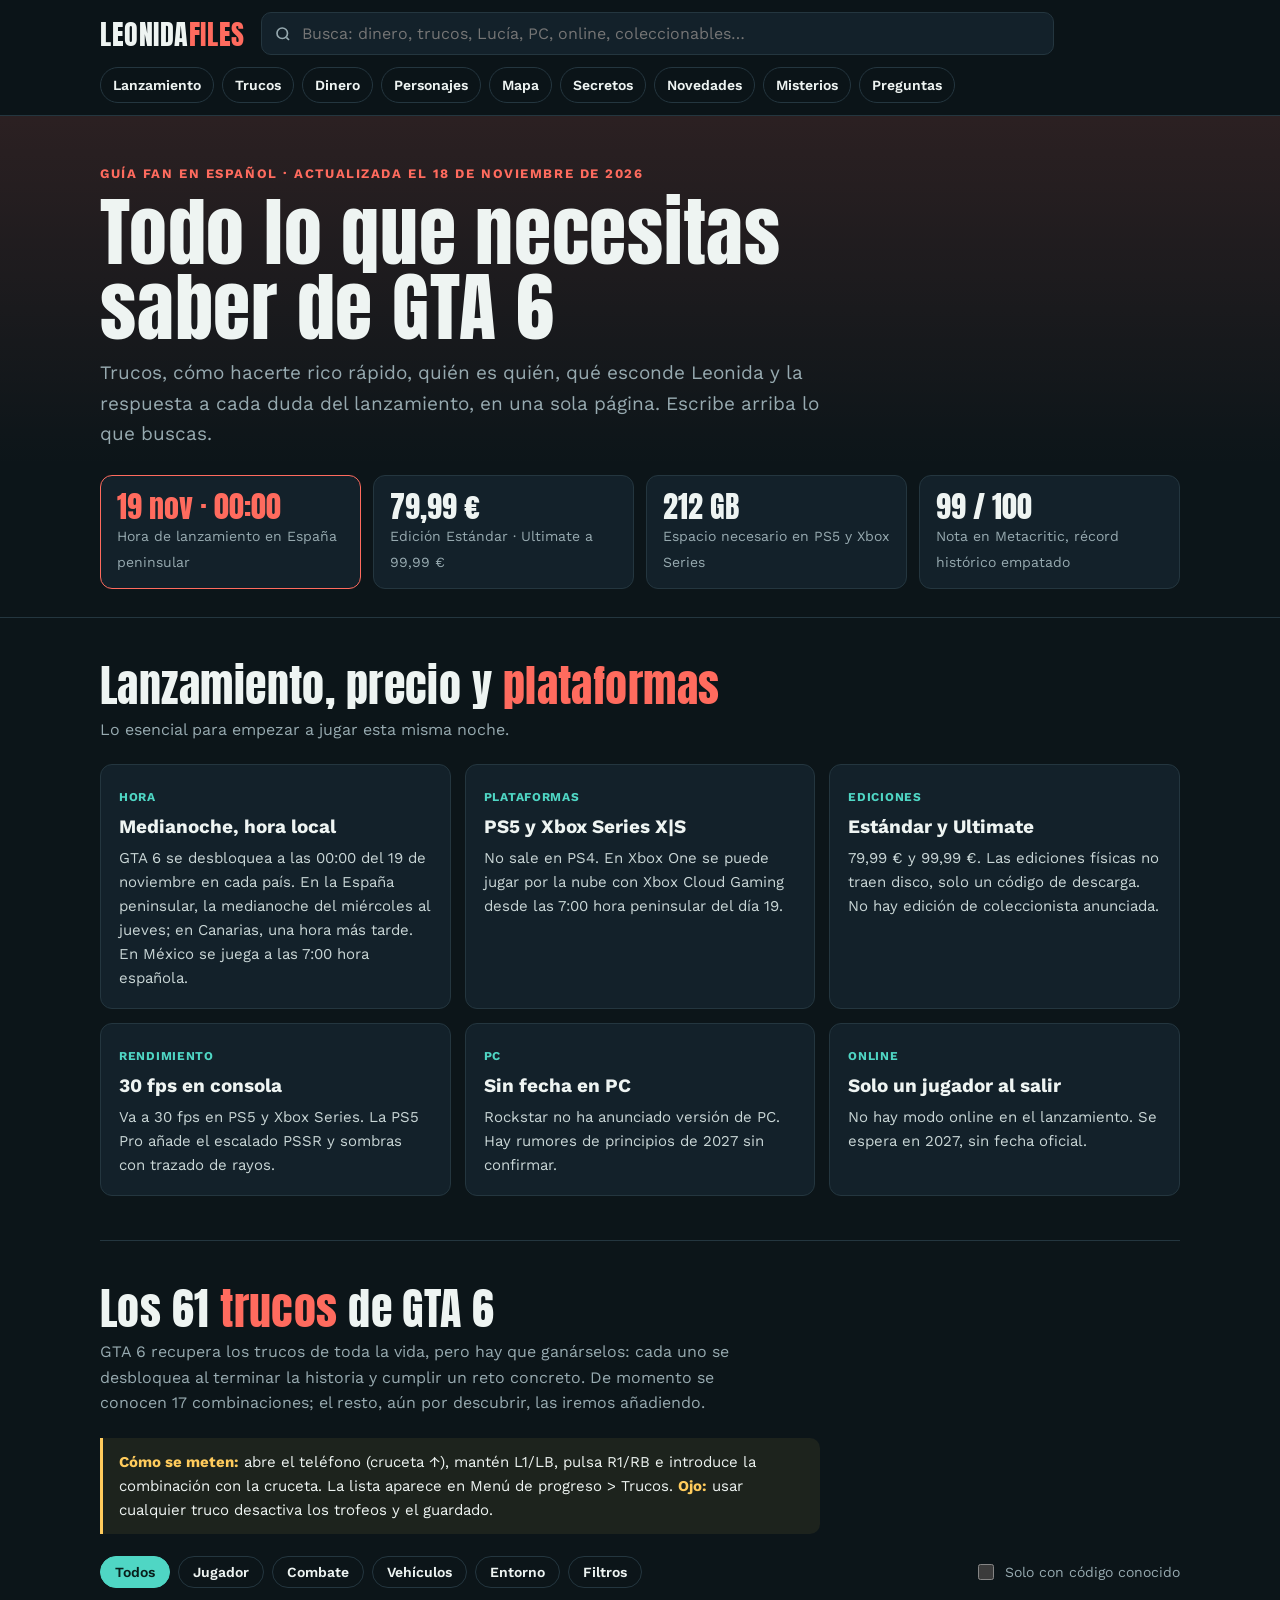
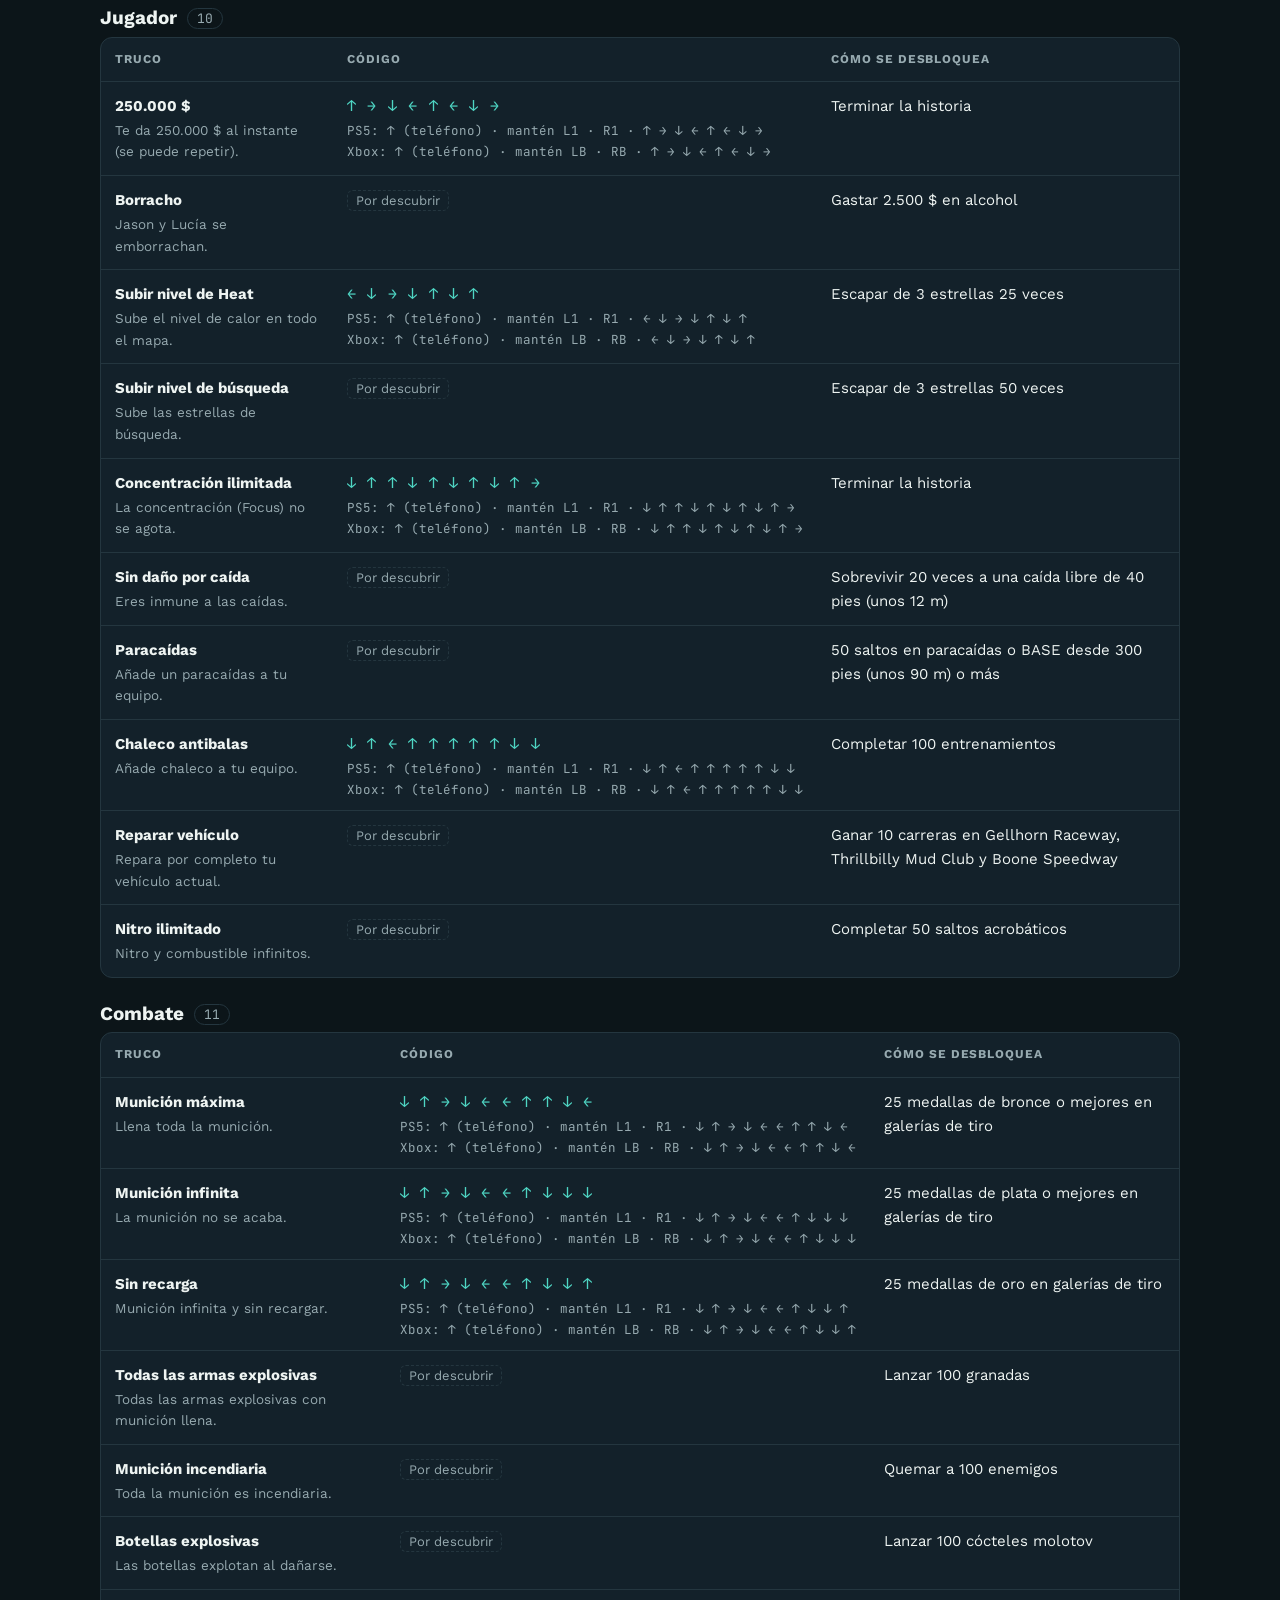
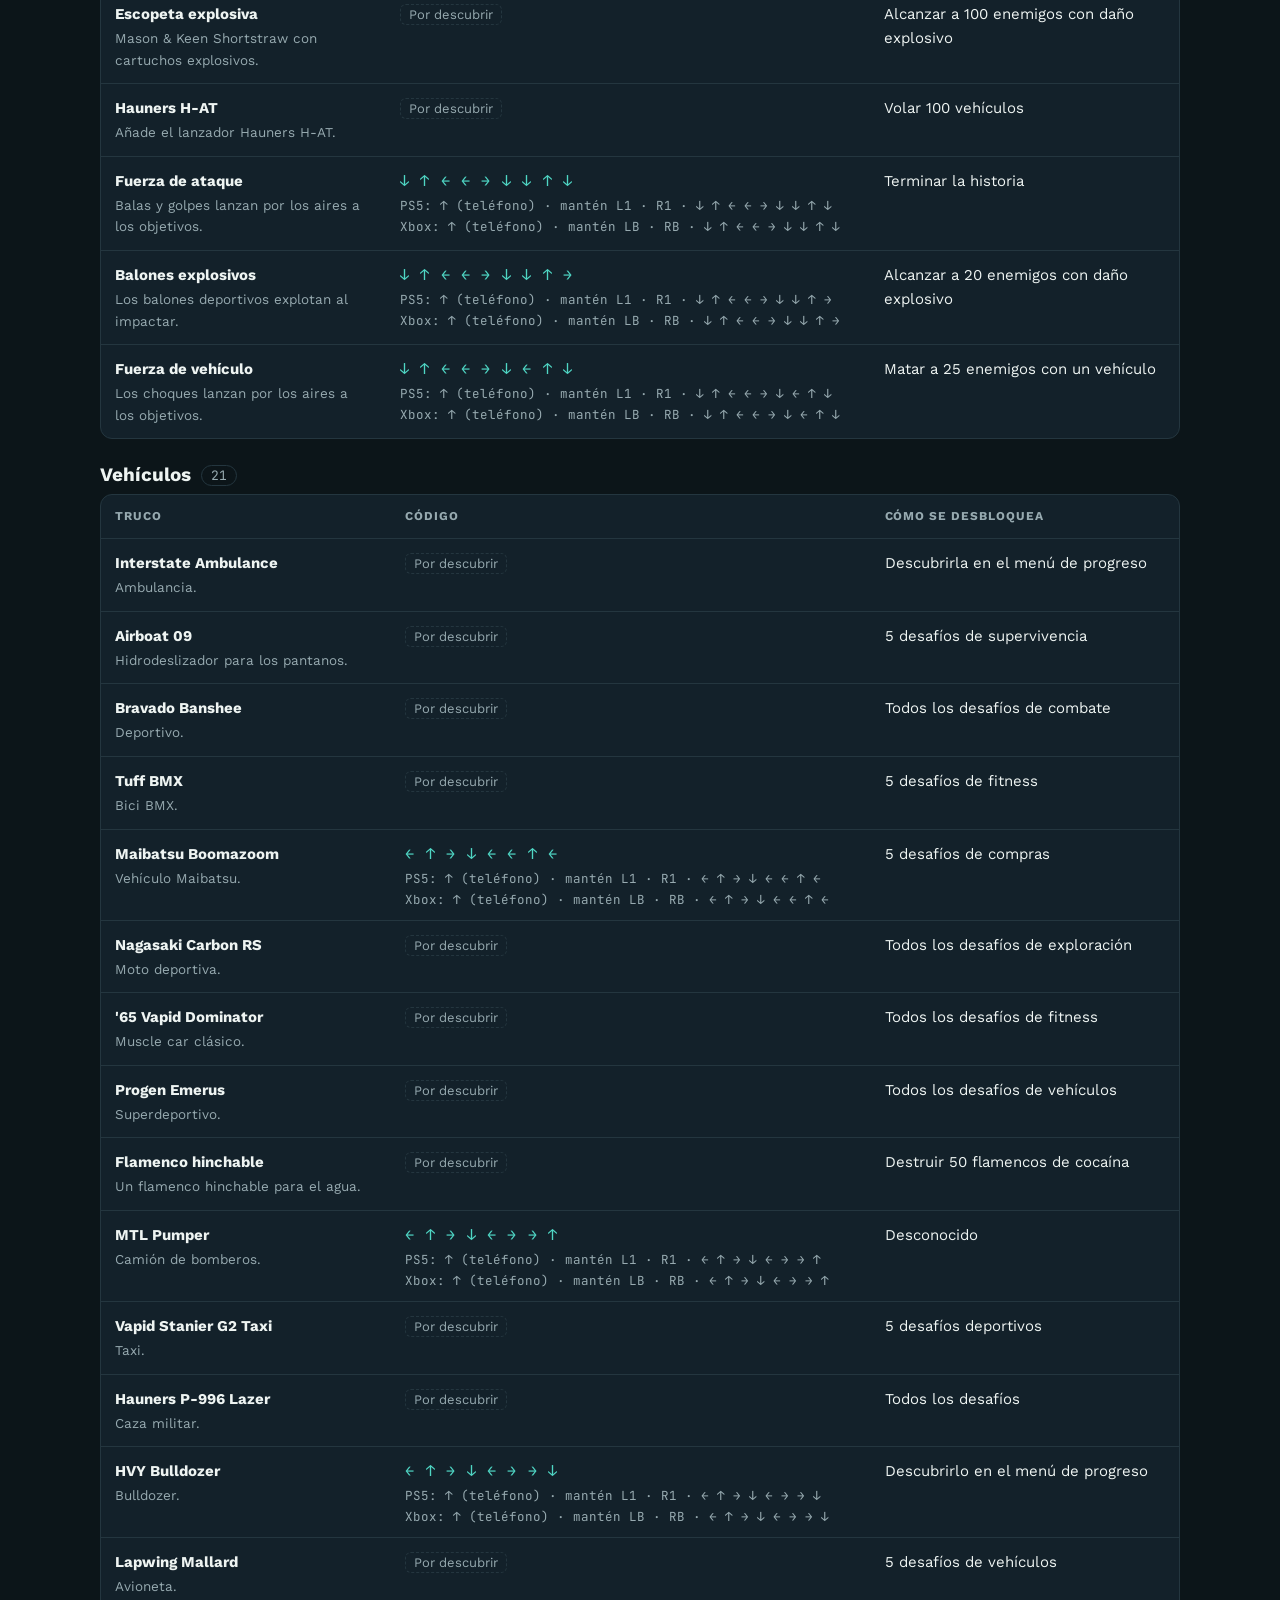
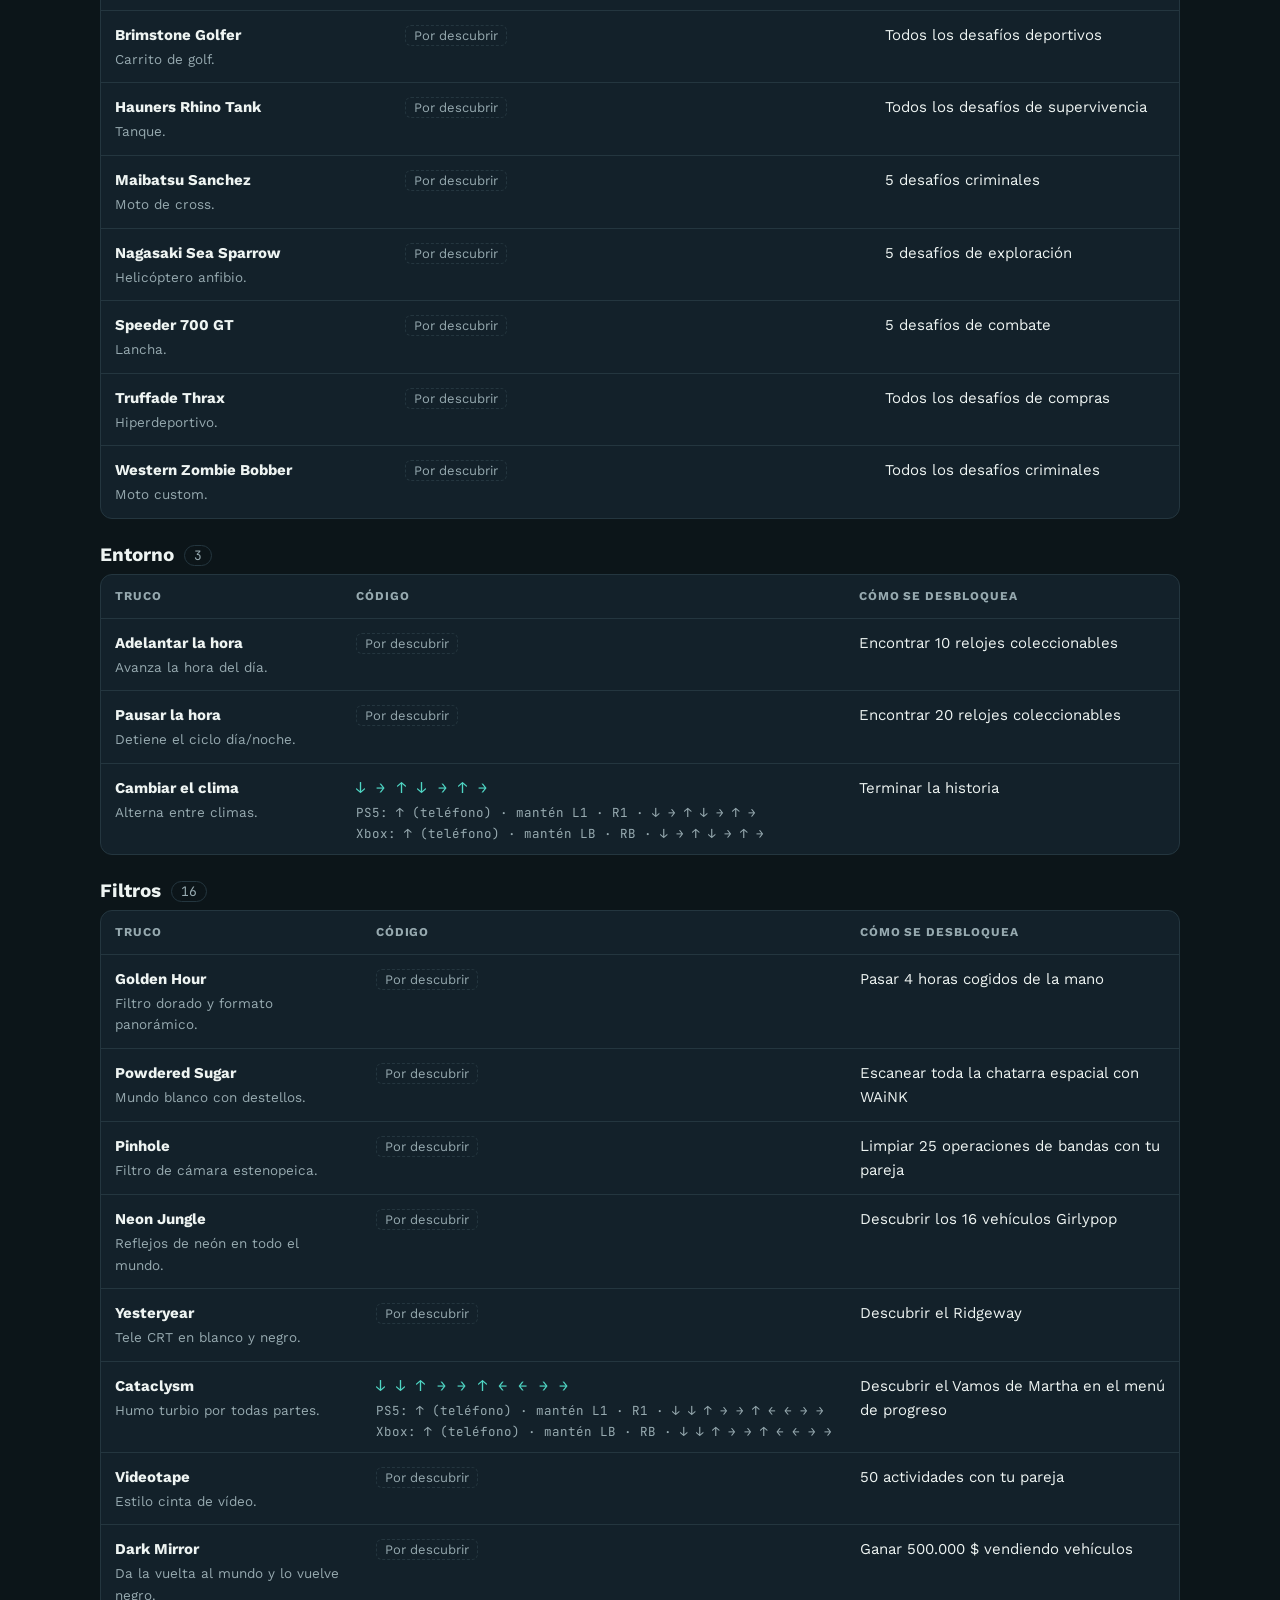
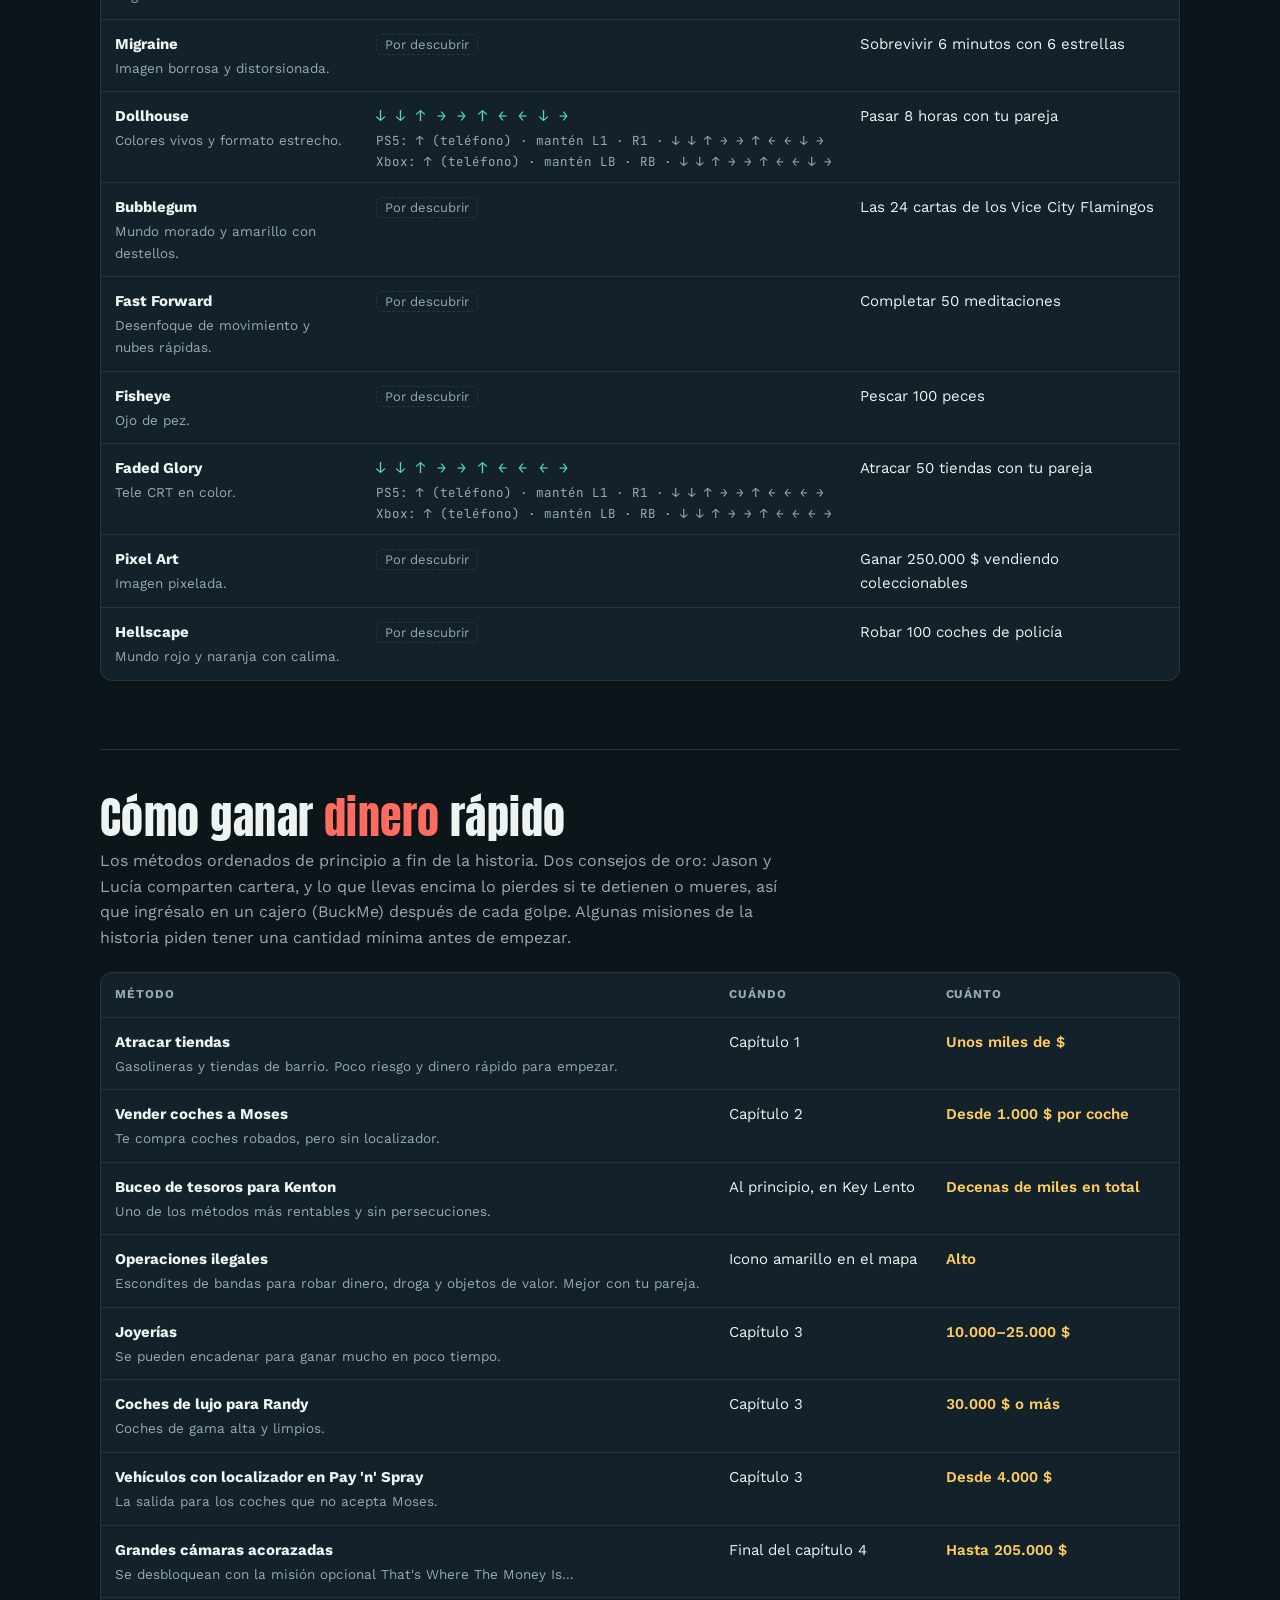
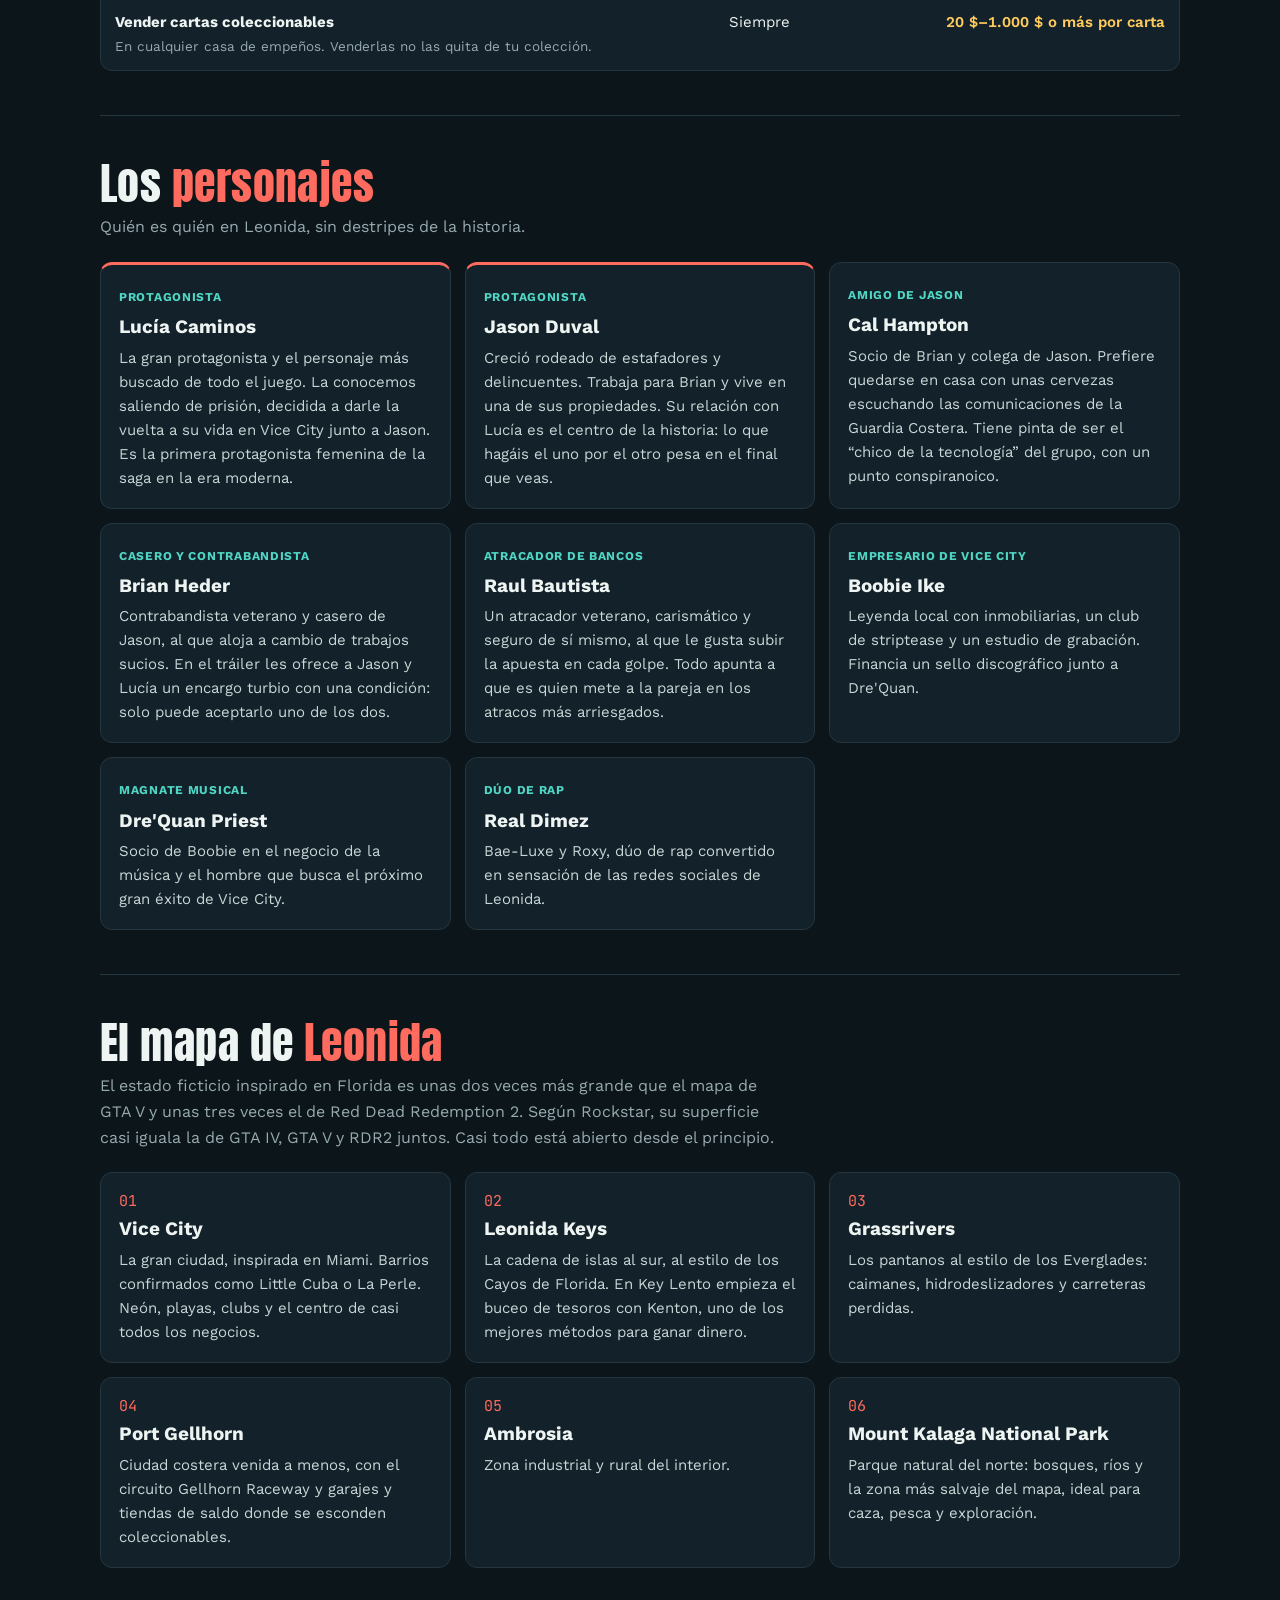
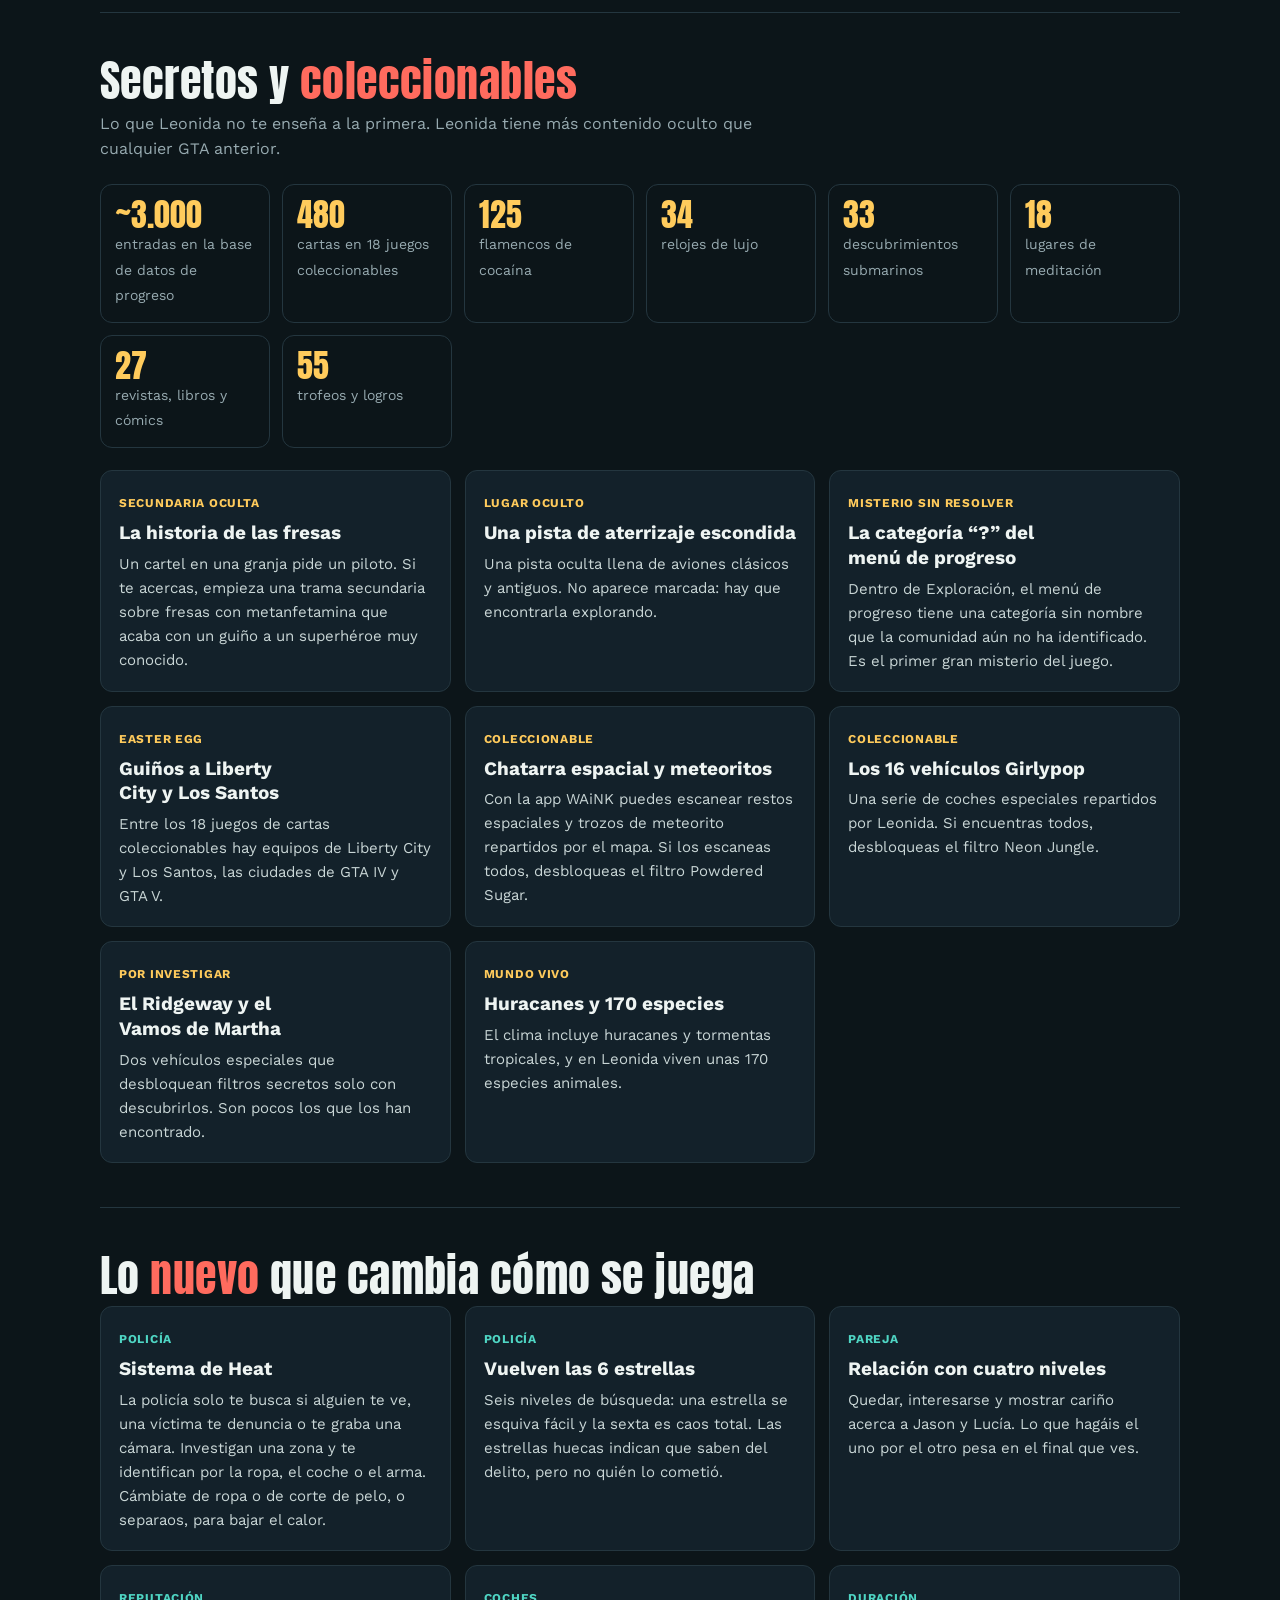
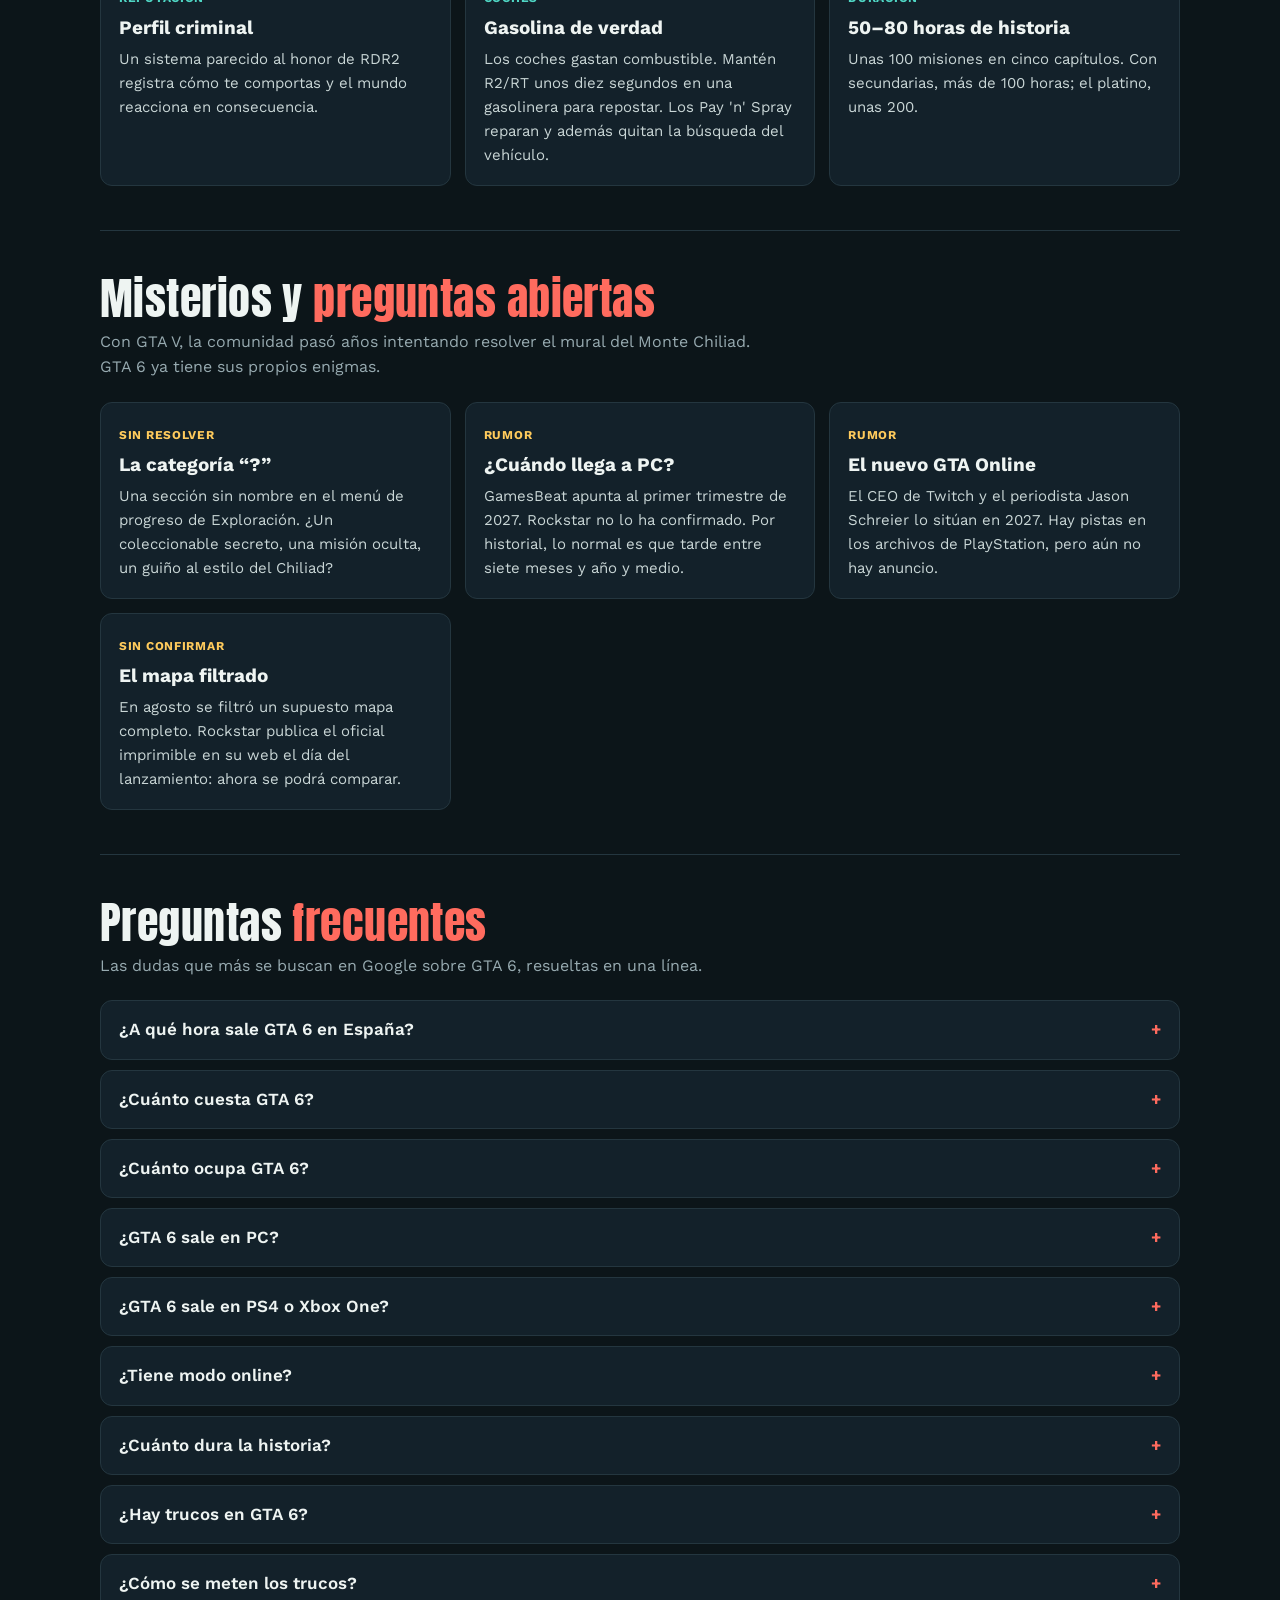
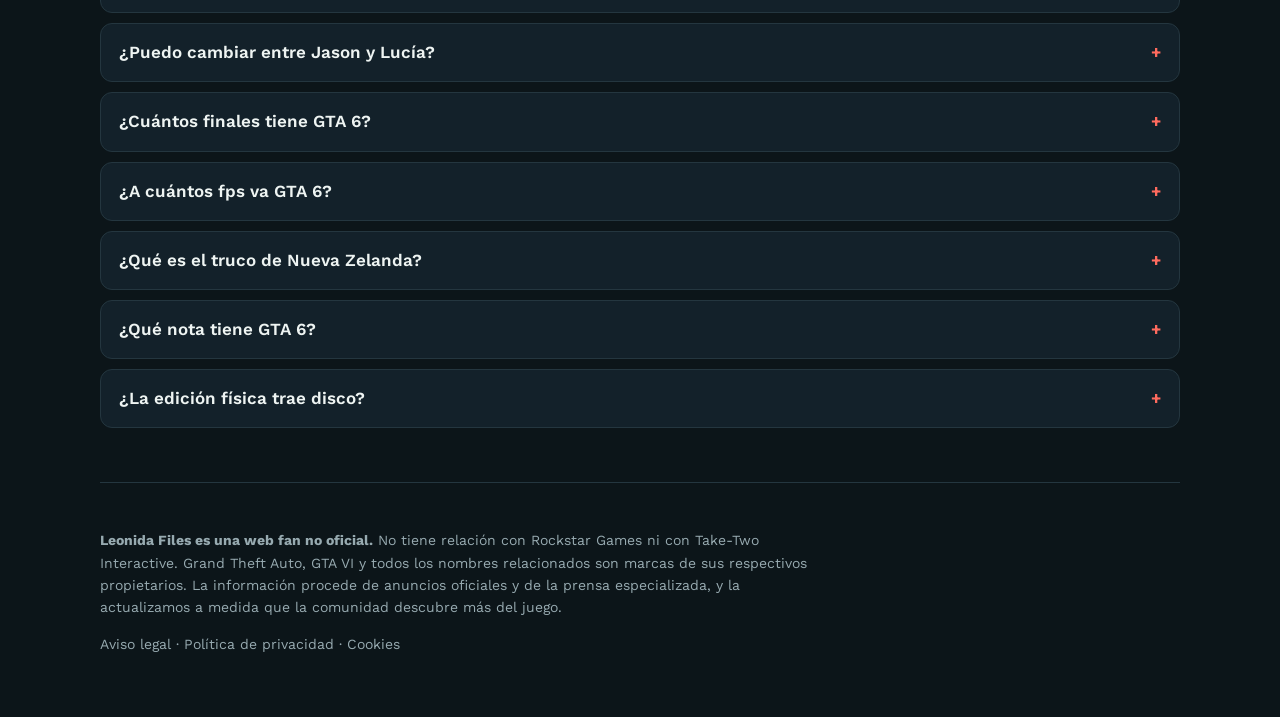
==== index.html @ ea63ef35 "Add files via upload" ====
<!DOCTYPE html>
<html lang="es">
<head>
<meta charset="utf-8">
<meta name="viewport" content="width=device-width, initial-scale=1">
<title>Leonida Files: guía de GTA 6</title>
<meta name="description" content="Guía completa de GTA 6 en español: hora de lanzamiento, precio, los 61 trucos y cómo desbloquearlos, cómo ganar dinero, personajes, mapa de Leonida, secretos, coleccionables y preguntas frecuentes.">
<meta property="og:title" content="Leonida Files: todo sobre GTA 6 en español">
<meta property="og:description" content="Trucos, dinero, personajes, mapa, secretos y respuestas a todas tus dudas sobre GTA 6.">
<meta property="og:type" content="website">
<link rel="preconnect" href="https://fonts.googleapis.com">
<link rel="preconnect" href="https://fonts.gstatic.com" crossorigin>
<link href="https://fonts.googleapis.com/css2?family=Anton&family=Work+Sans:wght@400;500;600;700&family=JetBrains+Mono:wght@500&display=swap" rel="stylesheet">
<script type="application/ld+json">{"@context": "https://schema.org", "@type": "FAQPage", "mainEntity": [{"@type": "Question", "name": "¿A qué hora sale GTA 6 en España?", "acceptedAnswer": {"@type": "Answer", "text": "A las 00:00 del jueves 19 de noviembre de 2026, hora peninsular (en Canarias, una hora después). Rockstar lo desbloquea a medianoche en la hora local de cada país."}}, {"@type": "Question", "name": "¿Cuánto cuesta GTA 6?", "acceptedAnswer": {"@type": "Answer", "text": "La Edición Estándar cuesta 79,99 € y la Ultimate, 99,99 €, tanto en PS5 como en Xbox Series X|S. Las reservas digitales incluían un mes de GTA+ y el pack Vintage Vice City."}}, {"@type": "Question", "name": "¿Cuánto ocupa GTA 6?", "acceptedAnswer": {"@type": "Answer", "text": "Hasta 212 GB. Libera espacio antes de descargar: la predescarga está disponible desde el 10 de noviembre."}}, {"@type": "Question", "name": "¿GTA 6 sale en PC?", "acceptedAnswer": {"@type": "Answer", "text": "De momento no. Solo hay versión para PS5 y Xbox Series X|S. Rockstar no ha anunciado versión de PC ni fecha. Un informe de GamesBeat habla del primer trimestre de 2027, pero no está confirmado. Con GTA V, el PC tardó 19 meses; con Red Dead Redemption 2, algo más de un año."}}, {"@type": "Question", "name": "¿GTA 6 sale en PS4 o Xbox One?", "acceptedAnswer": {"@type": "Answer", "text": "No en PS4. En Xbox One se puede jugar por streaming con Xbox Cloud Gaming desde el día de lanzamiento (a partir de las 7:00 hora peninsular)."}}, {"@type": "Question", "name": "¿Tiene modo online?", "acceptedAnswer": {"@type": "Answer", "text": "No en el lanzamiento: GTA 6 sale como experiencia para un jugador. Se espera un modo online en 2027, pero Rockstar no ha dado fecha."}}, {"@type": "Question", "name": "¿Cuánto dura la historia?", "acceptedAnswer": {"@type": "Answer", "text": "Entre 50 y 80 horas según el ritmo. La historia tiene unas 100 misiones en cinco capítulos. El platino ronda las 200 horas."}}, {"@type": "Question", "name": "¿Hay trucos en GTA 6?", "acceptedAnswer": {"@type": "Answer", "text": "Sí, 61, pero solo se desbloquean al terminar la historia y cumplir el reto de cada uno. Usarlos desactiva los trofeos y el guardado. Tienes la lista completa en la sección Trucos."}}, {"@type": "Question", "name": "¿Cómo se meten los trucos?", "acceptedAnswer": {"@type": "Answer", "text": "Abre el teléfono con la cruceta hacia arriba, mantén L1/LB, pulsa R1/RB y luego introduce la combinación con la cruceta. La lista aparece en Menú de progreso > Trucos tras la historia."}}, {"@type": "Question", "name": "¿Puedo cambiar entre Jason y Lucía?", "acceptedAnswer": {"@type": "Answer", "text": "Sí, en cualquier momento pulsando abajo en la cruceta, como en GTA V. Además, comparten la misma cartera."}}, {"@type": "Question", "name": "¿Cuántos finales tiene GTA 6?", "acceptedAnswer": {"@type": "Answer", "text": "Varios. Tu relación con tu pareja y las decisiones que tomas durante la historia influyen en el final que ves."}}, {"@type": "Question", "name": "¿A cuántos fps va GTA 6?", "acceptedAnswer": {"@type": "Answer", "text": "A 30 fps en PS5 y Xbox Series. En PS5 Pro añade PSSR y sombras con trazado de rayos."}}, {"@type": "Question", "name": "¿Qué es el truco de Nueva Zelanda?", "acceptedAnswer": {"@type": "Answer", "text": "Cambiar la región de la consola a Nueva Zelanda para jugar unas horas antes. En Xbox funcionaba cambiando la ubicación. En PS5 exigía una cuenta neozelandesa y volver a comprar el juego. Hay informes de cuentas de PlayStation baneadas, así que no compensa: en España el juego ya está disponible."}}, {"@type": "Question", "name": "¿Qué nota tiene GTA 6?", "acceptedAnswer": {"@type": "Answer", "text": "Un 99 en Metacritic con más de 150 análisis y ninguno mixto ni negativo. Empata con Ocarina of Time como la nota más alta de la historia de la web."}}, {"@type": "Question", "name": "¿La edición física trae disco?", "acceptedAnswer": {"@type": "Answer", "text": "No: las ediciones físicas no incluyen disco, sino un código de descarga."}}]}</script>
<style>
/* Plan: noche en Vice City. Fondo azul petróleo profundo, coral de atardecer como acento,
   aguamarina para lo interactivo, amarillo sol para avisos. Columna central con
   buscador fijo arriba y secciones apiladas que se filtran en vivo. */
:root{
  --bg:#0c1519; --panel:#13212a; --line:#24363f; --ink:#eef4f2; --mute:#97aab0;
  --coral:#ff6b5e; --aqua:#4fd6c4; --sun:#ffcb5c;
  --display:"Anton",Impact,"Arial Narrow",sans-serif;
  --body:"Work Sans",system-ui,-apple-system,"Segoe UI",sans-serif;
  --mono:"JetBrains Mono",ui-monospace,Consolas,monospace;
  color-scheme:dark;
}
*{box-sizing:border-box}
html{scroll-behavior:smooth;scroll-padding-top:120px}
@media (prefers-reduced-motion:reduce){html{scroll-behavior:auto}}
body{margin:0;background:var(--bg);color:var(--ink);font:16px/1.6 var(--body)}
a{color:var(--aqua)}
:focus-visible{outline:2px solid var(--aqua);outline-offset:2px}
.wrap{max-width:1120px;margin:0 auto;padding:0 20px}

/* barra superior */
.top{position:sticky;top:0;z-index:10;background:rgba(12,21,25,.94);backdrop-filter:blur(8px);border-bottom:1px solid var(--line)}
.top .wrap{display:flex;gap:16px;align-items:center;padding-top:12px;padding-bottom:12px;flex-wrap:wrap}
.brand{font:28px/1 var(--display);letter-spacing:.02em;color:var(--ink);text-decoration:none;white-space:nowrap}
.brand span{color:var(--coral)}
.search{flex:1;min-width:220px;position:relative}
.search input{width:100%;font:16px var(--body);color:var(--ink);background:var(--panel);border:1px solid var(--line);border-radius:10px;padding:11px 14px 11px 40px}
.search input:focus{border-color:var(--aqua);outline:none}
.search svg{position:absolute;left:13px;top:50%;transform:translateY(-50%);color:var(--mute)}
.hits{font-size:13px;color:var(--mute);min-width:110px}
nav.chips{display:flex;gap:8px;overflow-x:auto;padding:0 20px 12px;max-width:1120px;margin:0 auto;scrollbar-width:none}
nav.chips a{flex:none;font-size:14px;font-weight:600;color:var(--ink);text-decoration:none;padding:6px 12px;border:1px solid var(--line);border-radius:999px}
nav.chips a:hover{border-color:var(--coral);color:var(--coral)}

/* cabecera */
header.hero{padding:48px 0 28px;border-bottom:1px solid var(--line);
  background:linear-gradient(180deg,rgba(255,107,94,.13),transparent 70%)}
.eyebrow{font-weight:700;font-size:13px;letter-spacing:.12em;text-transform:uppercase;color:var(--coral)}
h1{font:clamp(40px,7vw,76px)/.98 var(--display);margin:10px 0 14px;text-wrap:balance;letter-spacing:.01em}
.lede{font-size:19px;color:var(--mute);max-width:62ch;margin:0 0 26px}
.facts{display:grid;grid-template-columns:repeat(auto-fit,minmax(200px,1fr));gap:12px}
.fact{background:var(--panel);border:1px solid var(--line);border-radius:12px;padding:14px 16px}
.fact b{display:block;font:30px/1.1 var(--display);color:var(--ink);font-variant-numeric:tabular-nums}
.fact span{font-size:14px;color:var(--mute)}
.fact.hot{border-color:var(--coral)}
.fact.hot b{color:var(--coral)}

/* secciones */
section{padding:44px 0;border-bottom:1px solid var(--line)}
section.hidden{display:none}
h2{font:clamp(30px,4.5vw,44px)/1.05 var(--display);margin:0 0 8px;text-wrap:balance;letter-spacing:.01em}
h2 em{font-style:normal;color:var(--coral)}
.intro{color:var(--mute);max-width:68ch;margin:0 0 22px}
h3{font-size:19px;line-height:1.3;margin:0 0 6px;text-wrap:balance}
.grid{display:grid;grid-template-columns:repeat(auto-fill,minmax(260px,1fr));gap:14px}
.card{background:var(--panel);border:1px solid var(--line);border-radius:12px;padding:18px}
.card p{margin:0;color:#c9d6d6;font-size:15px}
.role,.tag{display:inline-block;font-size:12px;font-weight:700;letter-spacing:.06em;text-transform:uppercase;color:var(--aqua);margin-bottom:8px}
.tag{color:var(--sun)}
.char:nth-child(-n+2){border-top:3px solid var(--coral)}
.idx{font:15px var(--mono);color:var(--coral);display:block;margin-bottom:6px}
.note{border-left:3px solid var(--sun);background:rgba(255,203,92,.07);padding:12px 16px;border-radius:0 10px 10px 0;margin:0 0 22px;font-size:15px;max-width:80ch}
.note strong{color:var(--sun)}

/* tablas */
.table-wrap{overflow-x:auto;border:1px solid var(--line);border-radius:12px;background:var(--panel)}
table{width:100%;border-collapse:collapse;font-size:15px}
th{text-align:left;font-size:12px;letter-spacing:.08em;text-transform:uppercase;color:var(--mute);font-weight:700;padding:12px 14px;border-bottom:1px solid var(--line)}
td{padding:12px 14px;border-bottom:1px solid var(--line);vertical-align:top}
tr:last-child td{border-bottom:0}
td small{display:block;color:var(--mute);font-size:13.5px;margin-top:2px}
td.num{font-variant-numeric:tabular-nums;white-space:nowrap;color:var(--sun);font-weight:600}
.code{font:15px var(--mono);color:var(--aqua);white-space:nowrap;letter-spacing:.08em}
.seq{display:block;font:12.5px var(--mono);color:var(--mute);margin-top:4px;white-space:nowrap}
.pend{font-size:13px;color:var(--mute);border:1px dashed var(--line);border-radius:6px;padding:2px 8px;white-space:nowrap}
.cheat-group{margin-bottom:24px}
.cheat-group h3{display:flex;align-items:center;gap:10px}
.count{font:13px var(--mono);color:var(--mute);border:1px solid var(--line);border-radius:999px;padding:1px 9px}
.filters{display:flex;flex-wrap:wrap;gap:8px;align-items:center;margin-bottom:18px}
.filters button{font:600 14px var(--body);color:var(--ink);background:transparent;border:1px solid var(--line);border-radius:999px;padding:7px 14px;cursor:pointer}
.filters button[aria-pressed="true"]{background:var(--aqua);border-color:var(--aqua);color:#08201c}
.filters label{display:flex;gap:8px;align-items:center;font-size:14px;color:var(--mute);margin-left:auto;cursor:pointer}
.filters input{accent-color:var(--aqua);width:16px;height:16px}

/* estadísticas */
.stats{display:grid;grid-template-columns:repeat(auto-fit,minmax(150px,1fr));gap:12px;margin-bottom:22px}
.stat{border:1px solid var(--line);border-radius:12px;padding:14px}
.stat b{display:block;font:32px/1 var(--display);color:var(--sun);font-variant-numeric:tabular-nums}
.stat span{font-size:14px;color:var(--mute)}

/* FAQ */
details{border:1px solid var(--line);border-radius:12px;background:var(--panel);margin-bottom:10px}
summary{cursor:pointer;padding:15px 18px;font-weight:600;font-size:17px;list-style:none;display:flex;justify-content:space-between;gap:16px}
summary::-webkit-details-marker{display:none}
summary::after{content:"+";color:var(--coral);font-weight:700}
details[open] summary::after{content:"–"}
details p{margin:0;padding:0 18px 16px;color:#c9d6d6;max-width:75ch}

.empty{display:none;padding:40px 0;color:var(--mute);font-size:18px}
.empty.show{display:block}
footer{padding:32px 0 48px;color:var(--mute);font-size:14px}
footer p{max-width:80ch}
mark{background:rgba(79,214,196,.25);color:inherit;border-radius:3px}
@media (max-width:560px){.top .wrap{gap:10px}.brand{font-size:24px}.hits{display:none}.filters label{margin-left:0}}
</style>
</head>
<body>

<div class="top">
  <div class="wrap">
    <a class="brand" href="#inicio">LEONIDA<span>FILES</span></a>
    <div class="search">
      <svg width="18" height="18" viewBox="0 0 24 24" fill="none" stroke="currentColor" stroke-width="2.2" aria-hidden="true"><circle cx="11" cy="11" r="7"/><path d="m20 20-3.5-3.5"/></svg>
      <input id="q" type="search" placeholder="Busca: dinero, trucos, Lucía, PC, online, coleccionables…" aria-label="Buscar en la guía" autocomplete="off">
    </div>
    <span class="hits" id="hits" aria-live="polite"></span>
  </div>
  <nav class="chips" aria-label="Secciones">
    <a href="#lanzamiento">Lanzamiento</a>
    <a href="#trucos">Trucos</a>
    <a href="#dinero">Dinero</a>
    <a href="#personajes">Personajes</a>
    <a href="#mapa">Mapa</a>
    <a href="#secretos">Secretos</a>
    <a href="#sistemas">Novedades</a>
    <a href="#misterios">Misterios</a>
    <a href="#faq">Preguntas</a>
  </nav>
</div>

<header class="hero" id="inicio">
  <div class="wrap">
    <div class="eyebrow">Guía fan en español · actualizada el 18 de noviembre de 2026</div>
    <h1>Todo lo que necesitas saber de GTA 6</h1>
    <p class="lede">Trucos, cómo hacerte rico rápido, quién es quién, qué esconde Leonida y la respuesta a cada duda del lanzamiento, en una sola página. Escribe arriba lo que buscas.</p>
    <div class="facts">
      <div class="fact hot"><b>19 nov · 00:00</b><span>Hora de lanzamiento en España peninsular</span></div>
      <div class="fact"><b>79,99 €</b><span>Edición Estándar · Ultimate a 99,99 €</span></div>
      <div class="fact"><b>212 GB</b><span>Espacio necesario en PS5 y Xbox Series</span></div>
      <div class="fact"><b>99 / 100</b><span>Nota en Metacritic, récord histórico empatado</span></div>
    </div>
  </div>
</header>

<main class="wrap">

<section id="lanzamiento">
  <h2>Lanzamiento, precio y <em>plataformas</em></h2>
  <p class="intro">Lo esencial para empezar a jugar esta misma noche.</p>
  <div class="grid">
    <article class="card s"><span class="role">Hora</span><h3>Medianoche, hora local</h3><p>GTA 6 se desbloquea a las 00:00 del 19 de noviembre en cada país. En la España peninsular, la medianoche del miércoles al jueves; en Canarias, una hora más tarde. En México se juega a las 7:00 hora española.</p></article>
    <article class="card s"><span class="role">Plataformas</span><h3>PS5 y Xbox Series X|S</h3><p>No sale en PS4. En Xbox One se puede jugar por la nube con Xbox Cloud Gaming desde las 7:00 hora peninsular del día 19.</p></article>
    <article class="card s"><span class="role">Ediciones</span><h3>Estándar y Ultimate</h3><p>79,99 € y 99,99 €. Las ediciones físicas no traen disco, solo un código de descarga. No hay edición de coleccionista anunciada.</p></article>
    <article class="card s"><span class="role">Rendimiento</span><h3>30 fps en consola</h3><p>Va a 30 fps en PS5 y Xbox Series. La PS5 Pro añade el escalado PSSR y sombras con trazado de rayos.</p></article>
    <article class="card s"><span class="role">PC</span><h3>Sin fecha en PC</h3><p>Rockstar no ha anunciado versión de PC. Hay rumores de principios de 2027 sin confirmar.</p></article>
    <article class="card s"><span class="role">Online</span><h3>Solo un jugador al salir</h3><p>No hay modo online en el lanzamiento. Se espera en 2027, sin fecha oficial.</p></article>
  </div>
</section>

<section id="trucos">
  <h2>Los 61 <em>trucos</em> de GTA 6</h2>
  <p class="intro">GTA 6 recupera los trucos de toda la vida, pero hay que ganárselos: cada uno se desbloquea al terminar la historia y cumplir un reto concreto. De momento se conocen 17 combinaciones; el resto, aún por descubrir, las iremos añadiendo.</p>
  <p class="note"><strong>Cómo se meten:</strong> abre el teléfono (cruceta ↑), mantén L1/LB, pulsa R1/RB e introduce la combinación con la cruceta. La lista aparece en Menú de progreso &gt; Trucos. <strong>Ojo:</strong> usar cualquier truco desactiva los trofeos y el guardado.</p>
  <div class="filters" role="group" aria-label="Filtrar trucos">
    <button type="button" data-f="all" aria-pressed="true">Todos</button>
    <button type="button" data-f="jugador" aria-pressed="false">Jugador</button>
    <button type="button" data-f="combate" aria-pressed="false">Combate</button>
    <button type="button" data-f="vehiculos" aria-pressed="false">Vehículos</button>
    <button type="button" data-f="entorno" aria-pressed="false">Entorno</button>
    <button type="button" data-f="filtros" aria-pressed="false">Filtros</button>
    <label for="onlyKnown"><input type="checkbox" id="onlyKnown"> Solo con código conocido</label>
  </div>
  <div class="cheat-group" data-cat="jugador">
<h3>Jugador <span class="count">10</span></h3>
<div class="table-wrap"><table><thead><tr><th>Truco</th><th>Código</th><th>Cómo se desbloquea</th></tr></thead><tbody>
<tr class="s" data-known="1"><td><strong>250.000 $</strong><small>Te da 250.000 $ al instante (se puede repetir).</small></td><td><span class="code">↑ → ↓ ← ↑ ← ↓ →</span><small class="seq">PS5: ↑ (teléfono) · mantén L1 · R1 · ↑ → ↓ ← ↑ ← ↓ →</small><small class="seq">Xbox: ↑ (teléfono) · mantén LB · RB · ↑ → ↓ ← ↑ ← ↓ →</small></td><td>Terminar la historia</td></tr>
<tr class="s" data-known="0"><td><strong>Borracho</strong><small>Jason y Lucía se emborrachan.</small></td><td><span class="pend">Por descubrir</span></td><td>Gastar 2.500 $ en alcohol</td></tr>
<tr class="s" data-known="1"><td><strong>Subir nivel de Heat</strong><small>Sube el nivel de calor en todo el mapa.</small></td><td><span class="code">← ↓ → ↓ ↑ ↓ ↑</span><small class="seq">PS5: ↑ (teléfono) · mantén L1 · R1 · ← ↓ → ↓ ↑ ↓ ↑</small><small class="seq">Xbox: ↑ (teléfono) · mantén LB · RB · ← ↓ → ↓ ↑ ↓ ↑</small></td><td>Escapar de 3 estrellas 25 veces</td></tr>
<tr class="s" data-known="0"><td><strong>Subir nivel de búsqueda</strong><small>Sube las estrellas de búsqueda.</small></td><td><span class="pend">Por descubrir</span></td><td>Escapar de 3 estrellas 50 veces</td></tr>
<tr class="s" data-known="1"><td><strong>Concentración ilimitada</strong><small>La concentración (Focus) no se agota.</small></td><td><span class="code">↓ ↑ ↑ ↓ ↑ ↓ ↑ ↓ ↑ →</span><small class="seq">PS5: ↑ (teléfono) · mantén L1 · R1 · ↓ ↑ ↑ ↓ ↑ ↓ ↑ ↓ ↑ →</small><small class="seq">Xbox: ↑ (teléfono) · mantén LB · RB · ↓ ↑ ↑ ↓ ↑ ↓ ↑ ↓ ↑ →</small></td><td>Terminar la historia</td></tr>
<tr class="s" data-known="0"><td><strong>Sin daño por caída</strong><small>Eres inmune a las caídas.</small></td><td><span class="pend">Por descubrir</span></td><td>Sobrevivir 20 veces a una caída libre de 40 pies (unos 12 m)</td></tr>
<tr class="s" data-known="0"><td><strong>Paracaídas</strong><small>Añade un paracaídas a tu equipo.</small></td><td><span class="pend">Por descubrir</span></td><td>50 saltos en paracaídas o BASE desde 300 pies (unos 90 m) o más</td></tr>
<tr class="s" data-known="1"><td><strong>Chaleco antibalas</strong><small>Añade chaleco a tu equipo.</small></td><td><span class="code">↓ ↑ ← ↑ ↑ ↑ ↑ ↑ ↓ ↓</span><small class="seq">PS5: ↑ (teléfono) · mantén L1 · R1 · ↓ ↑ ← ↑ ↑ ↑ ↑ ↑ ↓ ↓</small><small class="seq">Xbox: ↑ (teléfono) · mantén LB · RB · ↓ ↑ ← ↑ ↑ ↑ ↑ ↑ ↓ ↓</small></td><td>Completar 100 entrenamientos</td></tr>
<tr class="s" data-known="0"><td><strong>Reparar vehículo</strong><small>Repara por completo tu vehículo actual.</small></td><td><span class="pend">Por descubrir</span></td><td>Ganar 10 carreras en Gellhorn Raceway, Thrillbilly Mud Club y Boone Speedway</td></tr>
<tr class="s" data-known="0"><td><strong>Nitro ilimitado</strong><small>Nitro y combustible infinitos.</small></td><td><span class="pend">Por descubrir</span></td><td>Completar 50 saltos acrobáticos</td></tr>
</tbody></table></div></div>
<div class="cheat-group" data-cat="combate">
<h3>Combate <span class="count">11</span></h3>
<div class="table-wrap"><table><thead><tr><th>Truco</th><th>Código</th><th>Cómo se desbloquea</th></tr></thead><tbody>
<tr class="s" data-known="1"><td><strong>Munición máxima</strong><small>Llena toda la munición.</small></td><td><span class="code">↓ ↑ → ↓ ← ← ↑ ↑ ↓ ←</span><small class="seq">PS5: ↑ (teléfono) · mantén L1 · R1 · ↓ ↑ → ↓ ← ← ↑ ↑ ↓ ←</small><small class="seq">Xbox: ↑ (teléfono) · mantén LB · RB · ↓ ↑ → ↓ ← ← ↑ ↑ ↓ ←</small></td><td>25 medallas de bronce o mejores en galerías de tiro</td></tr>
<tr class="s" data-known="1"><td><strong>Munición infinita</strong><small>La munición no se acaba.</small></td><td><span class="code">↓ ↑ → ↓ ← ← ↑ ↓ ↓ ↓</span><small class="seq">PS5: ↑ (teléfono) · mantén L1 · R1 · ↓ ↑ → ↓ ← ← ↑ ↓ ↓ ↓</small><small class="seq">Xbox: ↑ (teléfono) · mantén LB · RB · ↓ ↑ → ↓ ← ← ↑ ↓ ↓ ↓</small></td><td>25 medallas de plata o mejores en galerías de tiro</td></tr>
<tr class="s" data-known="1"><td><strong>Sin recarga</strong><small>Munición infinita y sin recargar.</small></td><td><span class="code">↓ ↑ → ↓ ← ← ↑ ↓ ↓ ↑</span><small class="seq">PS5: ↑ (teléfono) · mantén L1 · R1 · ↓ ↑ → ↓ ← ← ↑ ↓ ↓ ↑</small><small class="seq">Xbox: ↑ (teléfono) · mantén LB · RB · ↓ ↑ → ↓ ← ← ↑ ↓ ↓ ↑</small></td><td>25 medallas de oro en galerías de tiro</td></tr>
<tr class="s" data-known="0"><td><strong>Todas las armas explosivas</strong><small>Todas las armas explosivas con munición llena.</small></td><td><span class="pend">Por descubrir</span></td><td>Lanzar 100 granadas</td></tr>
<tr class="s" data-known="0"><td><strong>Munición incendiaria</strong><small>Toda la munición es incendiaria.</small></td><td><span class="pend">Por descubrir</span></td><td>Quemar a 100 enemigos</td></tr>
<tr class="s" data-known="0"><td><strong>Botellas explosivas</strong><small>Las botellas explotan al dañarse.</small></td><td><span class="pend">Por descubrir</span></td><td>Lanzar 100 cócteles molotov</td></tr>
<tr class="s" data-known="0"><td><strong>Escopeta explosiva</strong><small>Mason &amp; Keen Shortstraw con cartuchos explosivos.</small></td><td><span class="pend">Por descubrir</span></td><td>Alcanzar a 100 enemigos con daño explosivo</td></tr>
<tr class="s" data-known="0"><td><strong>Hauners H-AT</strong><small>Añade el lanzador Hauners H-AT.</small></td><td><span class="pend">Por descubrir</span></td><td>Volar 100 vehículos</td></tr>
<tr class="s" data-known="1"><td><strong>Fuerza de ataque</strong><small>Balas y golpes lanzan por los aires a los objetivos.</small></td><td><span class="code">↓ ↑ ← ← → ↓ ↓ ↑ ↓</span><small class="seq">PS5: ↑ (teléfono) · mantén L1 · R1 · ↓ ↑ ← ← → ↓ ↓ ↑ ↓</small><small class="seq">Xbox: ↑ (teléfono) · mantén LB · RB · ↓ ↑ ← ← → ↓ ↓ ↑ ↓</small></td><td>Terminar la historia</td></tr>
<tr class="s" data-known="1"><td><strong>Balones explosivos</strong><small>Los balones deportivos explotan al impactar.</small></td><td><span class="code">↓ ↑ ← ← → ↓ ↓ ↑ →</span><small class="seq">PS5: ↑ (teléfono) · mantén L1 · R1 · ↓ ↑ ← ← → ↓ ↓ ↑ →</small><small class="seq">Xbox: ↑ (teléfono) · mantén LB · RB · ↓ ↑ ← ← → ↓ ↓ ↑ →</small></td><td>Alcanzar a 20 enemigos con daño explosivo</td></tr>
<tr class="s" data-known="1"><td><strong>Fuerza de vehículo</strong><small>Los choques lanzan por los aires a los objetivos.</small></td><td><span class="code">↓ ↑ ← ← → ↓ ← ↑ ↓</span><small class="seq">PS5: ↑ (teléfono) · mantén L1 · R1 · ↓ ↑ ← ← → ↓ ← ↑ ↓</small><small class="seq">Xbox: ↑ (teléfono) · mantén LB · RB · ↓ ↑ ← ← → ↓ ← ↑ ↓</small></td><td>Matar a 25 enemigos con un vehículo</td></tr>
</tbody></table></div></div>
<div class="cheat-group" data-cat="vehiculos">
<h3>Vehículos <span class="count">21</span></h3>
<div class="table-wrap"><table><thead><tr><th>Truco</th><th>Código</th><th>Cómo se desbloquea</th></tr></thead><tbody>
<tr class="s" data-known="0"><td><strong>Interstate Ambulance</strong><small>Ambulancia.</small></td><td><span class="pend">Por descubrir</span></td><td>Descubrirla en el menú de progreso</td></tr>
<tr class="s" data-known="0"><td><strong>Airboat 09</strong><small>Hidrodeslizador para los pantanos.</small></td><td><span class="pend">Por descubrir</span></td><td>5 desafíos de supervivencia</td></tr>
<tr class="s" data-known="0"><td><strong>Bravado Banshee</strong><small>Deportivo.</small></td><td><span class="pend">Por descubrir</span></td><td>Todos los desafíos de combate</td></tr>
<tr class="s" data-known="0"><td><strong>Tuff BMX</strong><small>Bici BMX.</small></td><td><span class="pend">Por descubrir</span></td><td>5 desafíos de fitness</td></tr>
<tr class="s" data-known="1"><td><strong>Maibatsu Boomazoom</strong><small>Vehículo Maibatsu.</small></td><td><span class="code">← ↑ → ↓ ← ← ↑ ←</span><small class="seq">PS5: ↑ (teléfono) · mantén L1 · R1 · ← ↑ → ↓ ← ← ↑ ←</small><small class="seq">Xbox: ↑ (teléfono) · mantén LB · RB · ← ↑ → ↓ ← ← ↑ ←</small></td><td>5 desafíos de compras</td></tr>
<tr class="s" data-known="0"><td><strong>Nagasaki Carbon RS</strong><small>Moto deportiva.</small></td><td><span class="pend">Por descubrir</span></td><td>Todos los desafíos de exploración</td></tr>
<tr class="s" data-known="0"><td><strong>&#x27;65 Vapid Dominator</strong><small>Muscle car clásico.</small></td><td><span class="pend">Por descubrir</span></td><td>Todos los desafíos de fitness</td></tr>
<tr class="s" data-known="0"><td><strong>Progen Emerus</strong><small>Superdeportivo.</small></td><td><span class="pend">Por descubrir</span></td><td>Todos los desafíos de vehículos</td></tr>
<tr class="s" data-known="0"><td><strong>Flamenco hinchable</strong><small>Un flamenco hinchable para el agua.</small></td><td><span class="pend">Por descubrir</span></td><td>Destruir 50 flamencos de cocaína</td></tr>
<tr class="s" data-known="1"><td><strong>MTL Pumper</strong><small>Camión de bomberos.</small></td><td><span class="code">← ↑ → ↓ ← → → ↑</span><small class="seq">PS5: ↑ (teléfono) · mantén L1 · R1 · ← ↑ → ↓ ← → → ↑</small><small class="seq">Xbox: ↑ (teléfono) · mantén LB · RB · ← ↑ → ↓ ← → → ↑</small></td><td>Desconocido</td></tr>
<tr class="s" data-known="0"><td><strong>Vapid Stanier G2 Taxi</strong><small>Taxi.</small></td><td><span class="pend">Por descubrir</span></td><td>5 desafíos deportivos</td></tr>
<tr class="s" data-known="0"><td><strong>Hauners P-996 Lazer</strong><small>Caza militar.</small></td><td><span class="pend">Por descubrir</span></td><td>Todos los desafíos</td></tr>
<tr class="s" data-known="1"><td><strong>HVY Bulldozer</strong><small>Bulldozer.</small></td><td><span class="code">← ↑ → ↓ ← → → ↓</span><small class="seq">PS5: ↑ (teléfono) · mantén L1 · R1 · ← ↑ → ↓ ← → → ↓</small><small class="seq">Xbox: ↑ (teléfono) · mantén LB · RB · ← ↑ → ↓ ← → → ↓</small></td><td>Descubrirlo en el menú de progreso</td></tr>
<tr class="s" data-known="0"><td><strong>Lapwing Mallard</strong><small>Avioneta.</small></td><td><span class="pend">Por descubrir</span></td><td>5 desafíos de vehículos</td></tr>
<tr class="s" data-known="0"><td><strong>Brimstone Golfer</strong><small>Carrito de golf.</small></td><td><span class="pend">Por descubrir</span></td><td>Todos los desafíos deportivos</td></tr>
<tr class="s" data-known="0"><td><strong>Hauners Rhino Tank</strong><small>Tanque.</small></td><td><span class="pend">Por descubrir</span></td><td>Todos los desafíos de supervivencia</td></tr>
<tr class="s" data-known="0"><td><strong>Maibatsu Sanchez</strong><small>Moto de cross.</small></td><td><span class="pend">Por descubrir</span></td><td>5 desafíos criminales</td></tr>
<tr class="s" data-known="0"><td><strong>Nagasaki Sea Sparrow</strong><small>Helicóptero anfibio.</small></td><td><span class="pend">Por descubrir</span></td><td>5 desafíos de exploración</td></tr>
<tr class="s" data-known="0"><td><strong>Speeder 700 GT</strong><small>Lancha.</small></td><td><span class="pend">Por descubrir</span></td><td>5 desafíos de combate</td></tr>
<tr class="s" data-known="0"><td><strong>Truffade Thrax</strong><small>Hiperdeportivo.</small></td><td><span class="pend">Por descubrir</span></td><td>Todos los desafíos de compras</td></tr>
<tr class="s" data-known="0"><td><strong>Western Zombie Bobber</strong><small>Moto custom.</small></td><td><span class="pend">Por descubrir</span></td><td>Todos los desafíos criminales</td></tr>
</tbody></table></div></div>
<div class="cheat-group" data-cat="entorno">
<h3>Entorno <span class="count">3</span></h3>
<div class="table-wrap"><table><thead><tr><th>Truco</th><th>Código</th><th>Cómo se desbloquea</th></tr></thead><tbody>
<tr class="s" data-known="0"><td><strong>Adelantar la hora</strong><small>Avanza la hora del día.</small></td><td><span class="pend">Por descubrir</span></td><td>Encontrar 10 relojes coleccionables</td></tr>
<tr class="s" data-known="0"><td><strong>Pausar la hora</strong><small>Detiene el ciclo día/noche.</small></td><td><span class="pend">Por descubrir</span></td><td>Encontrar 20 relojes coleccionables</td></tr>
<tr class="s" data-known="1"><td><strong>Cambiar el clima</strong><small>Alterna entre climas.</small></td><td><span class="code">↓ → ↑ ↓ → ↑ →</span><small class="seq">PS5: ↑ (teléfono) · mantén L1 · R1 · ↓ → ↑ ↓ → ↑ →</small><small class="seq">Xbox: ↑ (teléfono) · mantén LB · RB · ↓ → ↑ ↓ → ↑ →</small></td><td>Terminar la historia</td></tr>
</tbody></table></div></div>
<div class="cheat-group" data-cat="filtros">
<h3>Filtros <span class="count">16</span></h3>
<div class="table-wrap"><table><thead><tr><th>Truco</th><th>Código</th><th>Cómo se desbloquea</th></tr></thead><tbody>
<tr class="s" data-known="0"><td><strong>Golden Hour</strong><small>Filtro dorado y formato panorámico.</small></td><td><span class="pend">Por descubrir</span></td><td>Pasar 4 horas cogidos de la mano</td></tr>
<tr class="s" data-known="0"><td><strong>Powdered Sugar</strong><small>Mundo blanco con destellos.</small></td><td><span class="pend">Por descubrir</span></td><td>Escanear toda la chatarra espacial con WAiNK</td></tr>
<tr class="s" data-known="0"><td><strong>Pinhole</strong><small>Filtro de cámara estenopeica.</small></td><td><span class="pend">Por descubrir</span></td><td>Limpiar 25 operaciones de bandas con tu pareja</td></tr>
<tr class="s" data-known="0"><td><strong>Neon Jungle</strong><small>Reflejos de neón en todo el mundo.</small></td><td><span class="pend">Por descubrir</span></td><td>Descubrir los 16 vehículos Girlypop</td></tr>
<tr class="s" data-known="0"><td><strong>Yesteryear</strong><small>Tele CRT en blanco y negro.</small></td><td><span class="pend">Por descubrir</span></td><td>Descubrir el Ridgeway</td></tr>
<tr class="s" data-known="1"><td><strong>Cataclysm</strong><small>Humo turbio por todas partes.</small></td><td><span class="code">↓ ↓ ↑ → → ↑ ← ← → →</span><small class="seq">PS5: ↑ (teléfono) · mantén L1 · R1 · ↓ ↓ ↑ → → ↑ ← ← → →</small><small class="seq">Xbox: ↑ (teléfono) · mantén LB · RB · ↓ ↓ ↑ → → ↑ ← ← → →</small></td><td>Descubrir el Vamos de Martha en el menú de progreso</td></tr>
<tr class="s" data-known="0"><td><strong>Videotape</strong><small>Estilo cinta de vídeo.</small></td><td><span class="pend">Por descubrir</span></td><td>50 actividades con tu pareja</td></tr>
<tr class="s" data-known="0"><td><strong>Dark Mirror</strong><small>Da la vuelta al mundo y lo vuelve negro.</small></td><td><span class="pend">Por descubrir</span></td><td>Ganar 500.000 $ vendiendo vehículos</td></tr>
<tr class="s" data-known="0"><td><strong>Migraine</strong><small>Imagen borrosa y distorsionada.</small></td><td><span class="pend">Por descubrir</span></td><td>Sobrevivir 6 minutos con 6 estrellas</td></tr>
<tr class="s" data-known="1"><td><strong>Dollhouse</strong><small>Colores vivos y formato estrecho.</small></td><td><span class="code">↓ ↓ ↑ → → ↑ ← ← ↓ →</span><small class="seq">PS5: ↑ (teléfono) · mantén L1 · R1 · ↓ ↓ ↑ → → ↑ ← ← ↓ →</small><small class="seq">Xbox: ↑ (teléfono) · mantén LB · RB · ↓ ↓ ↑ → → ↑ ← ← ↓ →</small></td><td>Pasar 8 horas con tu pareja</td></tr>
<tr class="s" data-known="0"><td><strong>Bubblegum</strong><small>Mundo morado y amarillo con destellos.</small></td><td><span class="pend">Por descubrir</span></td><td>Las 24 cartas de los Vice City Flamingos</td></tr>
<tr class="s" data-known="0"><td><strong>Fast Forward</strong><small>Desenfoque de movimiento y nubes rápidas.</small></td><td><span class="pend">Por descubrir</span></td><td>Completar 50 meditaciones</td></tr>
<tr class="s" data-known="0"><td><strong>Fisheye</strong><small>Ojo de pez.</small></td><td><span class="pend">Por descubrir</span></td><td>Pescar 100 peces</td></tr>
<tr class="s" data-known="1"><td><strong>Faded Glory</strong><small>Tele CRT en color.</small></td><td><span class="code">↓ ↓ ↑ → → ↑ ← ← ← →</span><small class="seq">PS5: ↑ (teléfono) · mantén L1 · R1 · ↓ ↓ ↑ → → ↑ ← ← ← →</small><small class="seq">Xbox: ↑ (teléfono) · mantén LB · RB · ↓ ↓ ↑ → → ↑ ← ← ← →</small></td><td>Atracar 50 tiendas con tu pareja</td></tr>
<tr class="s" data-known="0"><td><strong>Pixel Art</strong><small>Imagen pixelada.</small></td><td><span class="pend">Por descubrir</span></td><td>Ganar 250.000 $ vendiendo coleccionables</td></tr>
<tr class="s" data-known="0"><td><strong>Hellscape</strong><small>Mundo rojo y naranja con calima.</small></td><td><span class="pend">Por descubrir</span></td><td>Robar 100 coches de policía</td></tr>
</tbody></table></div></div>
</section>

<section id="dinero">
  <h2>Cómo ganar <em>dinero</em> rápido</h2>
  <p class="intro">Los métodos ordenados de principio a fin de la historia. Dos consejos de oro: Jason y Lucía comparten cartera, y lo que llevas encima lo pierdes si te detienen o mueres, así que ingrésalo en un cajero (BuckMe) después de cada golpe. Algunas misiones de la historia piden tener una cantidad mínima antes de empezar.</p>
  <div class="table-wrap"><table>
    <thead><tr><th>Método</th><th>Cuándo</th><th>Cuánto</th></tr></thead>
    <tbody><tr class="s"><td><strong>Atracar tiendas</strong><small>Gasolineras y tiendas de barrio. Poco riesgo y dinero rápido para empezar.</small></td><td>Capítulo 1</td><td class="num">Unos miles de $</td></tr>
<tr class="s"><td><strong>Vender coches a Moses</strong><small>Te compra coches robados, pero sin localizador.</small></td><td>Capítulo 2</td><td class="num">Desde 1.000 $ por coche</td></tr>
<tr class="s"><td><strong>Buceo de tesoros para Kenton</strong><small>Uno de los métodos más rentables y sin persecuciones.</small></td><td>Al principio, en Key Lento</td><td class="num">Decenas de miles en total</td></tr>
<tr class="s"><td><strong>Operaciones ilegales</strong><small>Escondites de bandas para robar dinero, droga y objetos de valor. Mejor con tu pareja.</small></td><td>Icono amarillo en el mapa</td><td class="num">Alto</td></tr>
<tr class="s"><td><strong>Joyerías</strong><small>Se pueden encadenar para ganar mucho en poco tiempo.</small></td><td>Capítulo 3</td><td class="num">10.000–25.000 $</td></tr>
<tr class="s"><td><strong>Coches de lujo para Randy</strong><small>Coches de gama alta y limpios.</small></td><td>Capítulo 3</td><td class="num">30.000 $ o más</td></tr>
<tr class="s"><td><strong>Vehículos con localizador en Pay &#x27;n&#x27; Spray</strong><small>La salida para los coches que no acepta Moses.</small></td><td>Capítulo 3</td><td class="num">Desde 4.000 $</td></tr>
<tr class="s"><td><strong>Grandes cámaras acorazadas</strong><small>Se desbloquean con la misión opcional That&#x27;s Where The Money Is…</small></td><td>Final del capítulo 4</td><td class="num">Hasta 205.000 $</td></tr>
<tr class="s"><td><strong>Vender cartas coleccionables</strong><small>En cualquier casa de empeños. Venderlas no las quita de tu colección.</small></td><td>Siempre</td><td class="num">20 $–1.000 $ o más por carta</td></tr></tbody>
  </table></div>
</section>

<section id="personajes">
  <h2>Los <em>personajes</em></h2>
  <p class="intro">Quién es quién en Leonida, sin destripes de la historia.</p>
  <div class="grid"><article class="card char s" id="lucia"><span class="role">Protagonista</span><h3>Lucía Caminos</h3><p>La gran protagonista y el personaje más buscado de todo el juego. La conocemos saliendo de prisión, decidida a darle la vuelta a su vida en Vice City junto a Jason. Es la primera protagonista femenina de la saga en la era moderna.</p></article>
<article class="card char s" id="jason"><span class="role">Protagonista</span><h3>Jason Duval</h3><p>Creció rodeado de estafadores y delincuentes. Trabaja para Brian y vive en una de sus propiedades. Su relación con Lucía es el centro de la historia: lo que hagáis el uno por el otro pesa en el final que veas.</p></article>
<article class="card char s" id="cal"><span class="role">Amigo de Jason</span><h3>Cal Hampton</h3><p>Socio de Brian y colega de Jason. Prefiere quedarse en casa con unas cervezas escuchando las comunicaciones de la Guardia Costera. Tiene pinta de ser el “chico de la tecnología” del grupo, con un punto conspiranoico.</p></article>
<article class="card char s" id="brian"><span class="role">Casero y contrabandista</span><h3>Brian Heder</h3><p>Contrabandista veterano y casero de Jason, al que aloja a cambio de trabajos sucios. En el tráiler les ofrece a Jason y Lucía un encargo turbio con una condición: solo puede aceptarlo uno de los dos.</p></article>
<article class="card char s" id="raul"><span class="role">Atracador de bancos</span><h3>Raul Bautista</h3><p>Un atracador veterano, carismático y seguro de sí mismo, al que le gusta subir la apuesta en cada golpe. Todo apunta a que es quien mete a la pareja en los atracos más arriesgados.</p></article>
<article class="card char s" id="boobie"><span class="role">Empresario de Vice City</span><h3>Boobie Ike</h3><p>Leyenda local con inmobiliarias, un club de striptease y un estudio de grabación. Financia un sello discográfico junto a Dre&#x27;Quan.</p></article>
<article class="card char s" id="drequan"><span class="role">Magnate musical</span><h3>Dre&#x27;Quan Priest</h3><p>Socio de Boobie en el negocio de la música y el hombre que busca el próximo gran éxito de Vice City.</p></article>
<article class="card char s" id="dimez"><span class="role">Dúo de rap</span><h3>Real Dimez</h3><p>Bae-Luxe y Roxy, dúo de rap convertido en sensación de las redes sociales de Leonida.</p></article></div>
</section>

<section id="mapa">
  <h2>El mapa de <em>Leonida</em></h2>
  <p class="intro">El estado ficticio inspirado en Florida es unas dos veces más grande que el mapa de GTA V y unas tres veces el de Red Dead Redemption 2. Según Rockstar, su superficie casi iguala la de GTA IV, GTA V y RDR2 juntos. Casi todo está abierto desde el principio.</p>
  <div class="grid"><article class="card region s"><span class="idx">01</span><h3>Vice City</h3><p>La gran ciudad, inspirada en Miami. Barrios confirmados como Little Cuba o La Perle. Neón, playas, clubs y el centro de casi todos los negocios.</p></article>
<article class="card region s"><span class="idx">02</span><h3>Leonida Keys</h3><p>La cadena de islas al sur, al estilo de los Cayos de Florida. En Key Lento empieza el buceo de tesoros con Kenton, uno de los mejores métodos para ganar dinero.</p></article>
<article class="card region s"><span class="idx">03</span><h3>Grassrivers</h3><p>Los pantanos al estilo de los Everglades: caimanes, hidrodeslizadores y carreteras perdidas.</p></article>
<article class="card region s"><span class="idx">04</span><h3>Port Gellhorn</h3><p>Ciudad costera venida a menos, con el circuito Gellhorn Raceway y garajes y tiendas de saldo donde se esconden coleccionables.</p></article>
<article class="card region s"><span class="idx">05</span><h3>Ambrosia</h3><p>Zona industrial y rural del interior.</p></article>
<article class="card region s"><span class="idx">06</span><h3>Mount Kalaga National Park</h3><p>Parque natural del norte: bosques, ríos y la zona más salvaje del mapa, ideal para caza, pesca y exploración.</p></article></div>
</section>

<section id="secretos">
  <h2>Secretos y <em>coleccionables</em></h2>
  <p class="intro">Lo que Leonida no te enseña a la primera. Leonida tiene más contenido oculto que cualquier GTA anterior.</p>
  <div class="stats"><div class="stat"><b>~3.000</b><span>entradas en la base de datos de progreso</span></div>
<div class="stat"><b>480</b><span>cartas en 18 juegos coleccionables</span></div>
<div class="stat"><b>125</b><span>flamencos de cocaína</span></div>
<div class="stat"><b>34</b><span>relojes de lujo</span></div>
<div class="stat"><b>33</b><span>descubrimientos submarinos</span></div>
<div class="stat"><b>18</b><span>lugares de meditación</span></div>
<div class="stat"><b>27</b><span>revistas, libros y cómics</span></div>
<div class="stat"><b>55</b><span>trofeos y logros</span></div></div>
  <div class="grid"><article class="card secret s"><span class="tag">Secundaria oculta</span><h3>La historia de las fresas</h3><p>Un cartel en una granja pide un piloto. Si te acercas, empieza una trama secundaria sobre fresas con metanfetamina que acaba con un guiño a un superhéroe muy conocido.</p></article>
<article class="card secret s"><span class="tag">Lugar oculto</span><h3>Una pista de aterrizaje escondida</h3><p>Una pista oculta llena de aviones clásicos y antiguos. No aparece marcada: hay que encontrarla explorando.</p></article>
<article class="card secret s"><span class="tag">Misterio sin resolver</span><h3>La categoría “?” del menú de progreso</h3><p>Dentro de Exploración, el menú de progreso tiene una categoría sin nombre que la comunidad aún no ha identificado. Es el primer gran misterio del juego.</p></article>
<article class="card secret s"><span class="tag">Easter egg</span><h3>Guiños a Liberty City y Los Santos</h3><p>Entre los 18 juegos de cartas coleccionables hay equipos de Liberty City y Los Santos, las ciudades de GTA IV y GTA V.</p></article>
<article class="card secret s"><span class="tag">Coleccionable</span><h3>Chatarra espacial y meteoritos</h3><p>Con la app WAiNK puedes escanear restos espaciales y trozos de meteorito repartidos por el mapa. Si los escaneas todos, desbloqueas el filtro Powdered Sugar.</p></article>
<article class="card secret s"><span class="tag">Coleccionable</span><h3>Los 16 vehículos Girlypop</h3><p>Una serie de coches especiales repartidos por Leonida. Si encuentras todos, desbloqueas el filtro Neon Jungle.</p></article>
<article class="card secret s"><span class="tag">Por investigar</span><h3>El Ridgeway y el Vamos de Martha</h3><p>Dos vehículos especiales que desbloquean filtros secretos solo con descubrirlos. Son pocos los que los han encontrado.</p></article>
<article class="card secret s"><span class="tag">Mundo vivo</span><h3>Huracanes y 170 especies</h3><p>El clima incluye huracanes y tormentas tropicales, y en Leonida viven unas 170 especies animales.</p></article></div>
</section>

<section id="sistemas">
  <h2>Lo <em>nuevo</em> que cambia cómo se juega</h2>
  <div class="grid">
    <article class="card s"><span class="role">Policía</span><h3>Sistema de Heat</h3><p>La policía solo te busca si alguien te ve, una víctima te denuncia o te graba una cámara. Investigan una zona y te identifican por la ropa, el coche o el arma. Cámbiate de ropa o de corte de pelo, o separaos, para bajar el calor.</p></article>
    <article class="card s"><span class="role">Policía</span><h3>Vuelven las 6 estrellas</h3><p>Seis niveles de búsqueda: una estrella se esquiva fácil y la sexta es caos total. Las estrellas huecas indican que saben del delito, pero no quién lo cometió.</p></article>
    <article class="card s"><span class="role">Pareja</span><h3>Relación con cuatro niveles</h3><p>Quedar, interesarse y mostrar cariño acerca a Jason y Lucía. Lo que hagáis el uno por el otro pesa en el final que ves.</p></article>
    <article class="card s"><span class="role">Reputación</span><h3>Perfil criminal</h3><p>Un sistema parecido al honor de RDR2 registra cómo te comportas y el mundo reacciona en consecuencia.</p></article>
    <article class="card s"><span class="role">Coches</span><h3>Gasolina de verdad</h3><p>Los coches gastan combustible. Mantén R2/RT unos diez segundos en una gasolinera para repostar. Los Pay 'n' Spray reparan y además quitan la búsqueda del vehículo.</p></article>
    <article class="card s"><span class="role">Duración</span><h3>50–80 horas de historia</h3><p>Unas 100 misiones en cinco capítulos. Con secundarias, más de 100 horas; el platino, unas 200.</p></article>
  </div>
</section>

<section id="misterios">
  <h2>Misterios y <em>preguntas abiertas</em></h2>
  <p class="intro">Con GTA V, la comunidad pasó años intentando resolver el mural del Monte Chiliad. GTA 6 ya tiene sus propios enigmas.</p>
  <div class="grid">
    <article class="card s"><span class="tag">Sin resolver</span><h3>La categoría “?”</h3><p>Una sección sin nombre en el menú de progreso de Exploración. ¿Un coleccionable secreto, una misión oculta, un guiño al estilo del Chiliad?</p></article>
    <article class="card s"><span class="tag">Rumor</span><h3>¿Cuándo llega a PC?</h3><p>GamesBeat apunta al primer trimestre de 2027. Rockstar no lo ha confirmado. Por historial, lo normal es que tarde entre siete meses y año y medio.</p></article>
    <article class="card s"><span class="tag">Rumor</span><h3>El nuevo GTA Online</h3><p>El CEO de Twitch y el periodista Jason Schreier lo sitúan en 2027. Hay pistas en los archivos de PlayStation, pero aún no hay anuncio.</p></article>
    <article class="card s"><span class="tag">Sin confirmar</span><h3>El mapa filtrado</h3><p>En agosto se filtró un supuesto mapa completo. Rockstar publica el oficial imprimible en su web el día del lanzamiento: ahora se podrá comparar.</p></article>
  </div>
</section>

<section id="faq">
  <h2>Preguntas <em>frecuentes</em></h2>
  <p class="intro">Las dudas que más se buscan en Google sobre GTA 6, resueltas en una línea.</p>
  <details class="s"><summary>¿A qué hora sale GTA 6 en España?</summary><p>A las 00:00 del jueves 19 de noviembre de 2026, hora peninsular (en Canarias, una hora después). Rockstar lo desbloquea a medianoche en la hora local de cada país.</p></details>
<details class="s"><summary>¿Cuánto cuesta GTA 6?</summary><p>La Edición Estándar cuesta 79,99 € y la Ultimate, 99,99 €, tanto en PS5 como en Xbox Series X|S. Las reservas digitales incluían un mes de GTA+ y el pack Vintage Vice City.</p></details>
<details class="s"><summary>¿Cuánto ocupa GTA 6?</summary><p>Hasta 212 GB. Libera espacio antes de descargar: la predescarga está disponible desde el 10 de noviembre.</p></details>
<details class="s"><summary>¿GTA 6 sale en PC?</summary><p>De momento no. Solo hay versión para PS5 y Xbox Series X|S. Rockstar no ha anunciado versión de PC ni fecha. Un informe de GamesBeat habla del primer trimestre de 2027, pero no está confirmado. Con GTA V, el PC tardó 19 meses; con Red Dead Redemption 2, algo más de un año.</p></details>
<details class="s"><summary>¿GTA 6 sale en PS4 o Xbox One?</summary><p>No en PS4. En Xbox One se puede jugar por streaming con Xbox Cloud Gaming desde el día de lanzamiento (a partir de las 7:00 hora peninsular).</p></details>
<details class="s"><summary>¿Tiene modo online?</summary><p>No en el lanzamiento: GTA 6 sale como experiencia para un jugador. Se espera un modo online en 2027, pero Rockstar no ha dado fecha.</p></details>
<details class="s"><summary>¿Cuánto dura la historia?</summary><p>Entre 50 y 80 horas según el ritmo. La historia tiene unas 100 misiones en cinco capítulos. El platino ronda las 200 horas.</p></details>
<details class="s"><summary>¿Hay trucos en GTA 6?</summary><p>Sí, 61, pero solo se desbloquean al terminar la historia y cumplir el reto de cada uno. Usarlos desactiva los trofeos y el guardado. Tienes la lista completa en la sección Trucos.</p></details>
<details class="s"><summary>¿Cómo se meten los trucos?</summary><p>Abre el teléfono con la cruceta hacia arriba, mantén L1/LB, pulsa R1/RB y luego introduce la combinación con la cruceta. La lista aparece en Menú de progreso &gt; Trucos tras la historia.</p></details>
<details class="s"><summary>¿Puedo cambiar entre Jason y Lucía?</summary><p>Sí, en cualquier momento pulsando abajo en la cruceta, como en GTA V. Además, comparten la misma cartera.</p></details>
<details class="s"><summary>¿Cuántos finales tiene GTA 6?</summary><p>Varios. Tu relación con tu pareja y las decisiones que tomas durante la historia influyen en el final que ves.</p></details>
<details class="s"><summary>¿A cuántos fps va GTA 6?</summary><p>A 30 fps en PS5 y Xbox Series. En PS5 Pro añade PSSR y sombras con trazado de rayos.</p></details>
<details class="s"><summary>¿Qué es el truco de Nueva Zelanda?</summary><p>Cambiar la región de la consola a Nueva Zelanda para jugar unas horas antes. En Xbox funcionaba cambiando la ubicación. En PS5 exigía una cuenta neozelandesa y volver a comprar el juego. Hay informes de cuentas de PlayStation baneadas, así que no compensa: en España el juego ya está disponible.</p></details>
<details class="s"><summary>¿Qué nota tiene GTA 6?</summary><p>Un 99 en Metacritic con más de 150 análisis y ninguno mixto ni negativo. Empata con Ocarina of Time como la nota más alta de la historia de la web.</p></details>
<details class="s"><summary>¿La edición física trae disco?</summary><p>No: las ediciones físicas no incluyen disco, sino un código de descarga.</p></details>
</section>

<p class="empty" id="empty">No hay nada con esa búsqueda todavía. Prueba con otra palabra, como “dinero”, “trucos” o “PC”.</p>
</main>

<footer>
  <div class="wrap">
    <p><strong>Leonida Files es una web fan no oficial.</strong> No tiene relación con Rockstar Games ni con Take-Two Interactive. Grand Theft Auto, GTA VI y todos los nombres relacionados son marcas de sus respectivos propietarios. La información procede de anuncios oficiales y de la prensa especializada, y la actualizamos a medida que la comunidad descubre más del juego.</p>
    <p>Aviso legal · Política de privacidad · Cookies</p>
  </div>
</footer>

<script>
(function(){
  var q=document.getElementById('q'), hits=document.getElementById('hits'), empty=document.getElementById('empty');
  var items=[].slice.call(document.querySelectorAll('.s'));
  var sections=[].slice.call(document.querySelectorAll('main section'));
  var groups=[].slice.call(document.querySelectorAll('.cheat-group'));
  var cat='all', onlyKnown=false;
  function norm(s){return s.toLowerCase().normalize('NFD').replace(/[̀-ͯ]/g,'');}
  items.forEach(function(el){el._t=norm(el.textContent);});
  function apply(){
    var term=norm(q.value.trim()), words=term.split(/\s+/).filter(Boolean), n=0;
    items.forEach(function(el){
      var g=el.closest('.cheat-group'), ok=true;
      if(g){
        if(cat!=='all' && g.dataset.cat!==cat) ok=false;
        if(onlyKnown && el.dataset.known==='0') ok=false;
      }
      if(ok && words.length) ok=words.every(function(w){return el._t.indexOf(w)>-1;});
      el.style.display=ok?'':'none';
      if(el.tagName==='DETAILS') el.open=!!(ok && words.length);
      if(ok && words.length) n++;
    });
    groups.forEach(function(g){
      var vis=[].some.call(g.querySelectorAll('.s'),function(r){return r.style.display!=='none';});
      g.style.display=vis?'':'none';
    });
    var any=false;
    sections.forEach(function(s){
      var vis=[].some.call(s.querySelectorAll('.s'),function(r){return r.style.display!=='none';});
      var hide=words.length>0 && !vis;
      s.classList.toggle('hidden',hide);
      if(!hide) any=true;
    });
    hits.textContent=words.length?(n+(n===1?' resultado':' resultados')):'';
    empty.classList.toggle('show',words.length>0 && !any);
  }
  q.addEventListener('input',apply);
  [].forEach.call(document.querySelectorAll('.filters button'),function(b){
    b.addEventListener('click',function(){
      cat=b.dataset.f;
      [].forEach.call(document.querySelectorAll('.filters button'),function(x){x.setAttribute('aria-pressed',x===b?'true':'false');});
      apply();
    });
  });
  document.getElementById('onlyKnown').addEventListener('change',function(e){onlyKnown=e.target.checked;apply();});
  document.addEventListener('keydown',function(e){if(e.key==='/' && document.activeElement!==q){e.preventDefault();q.focus();}});
})();
</script>
</body>
</html>
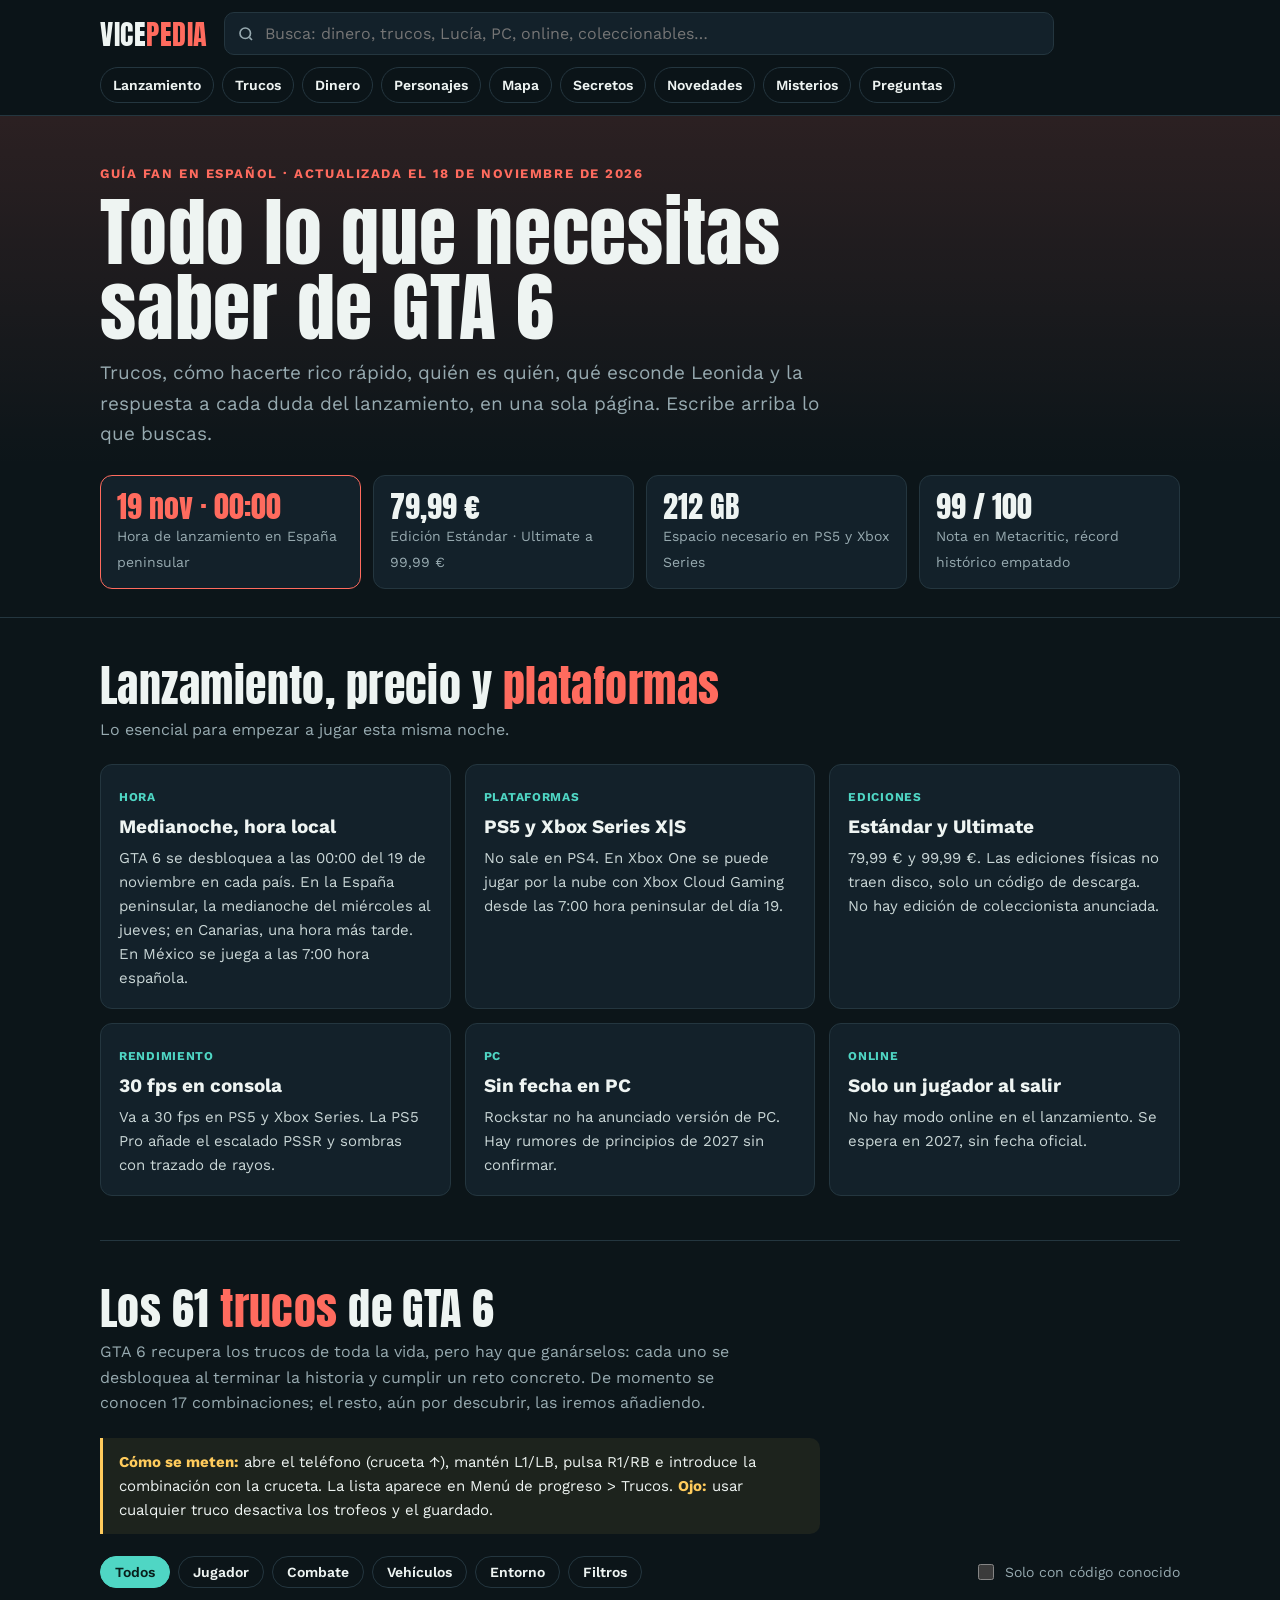
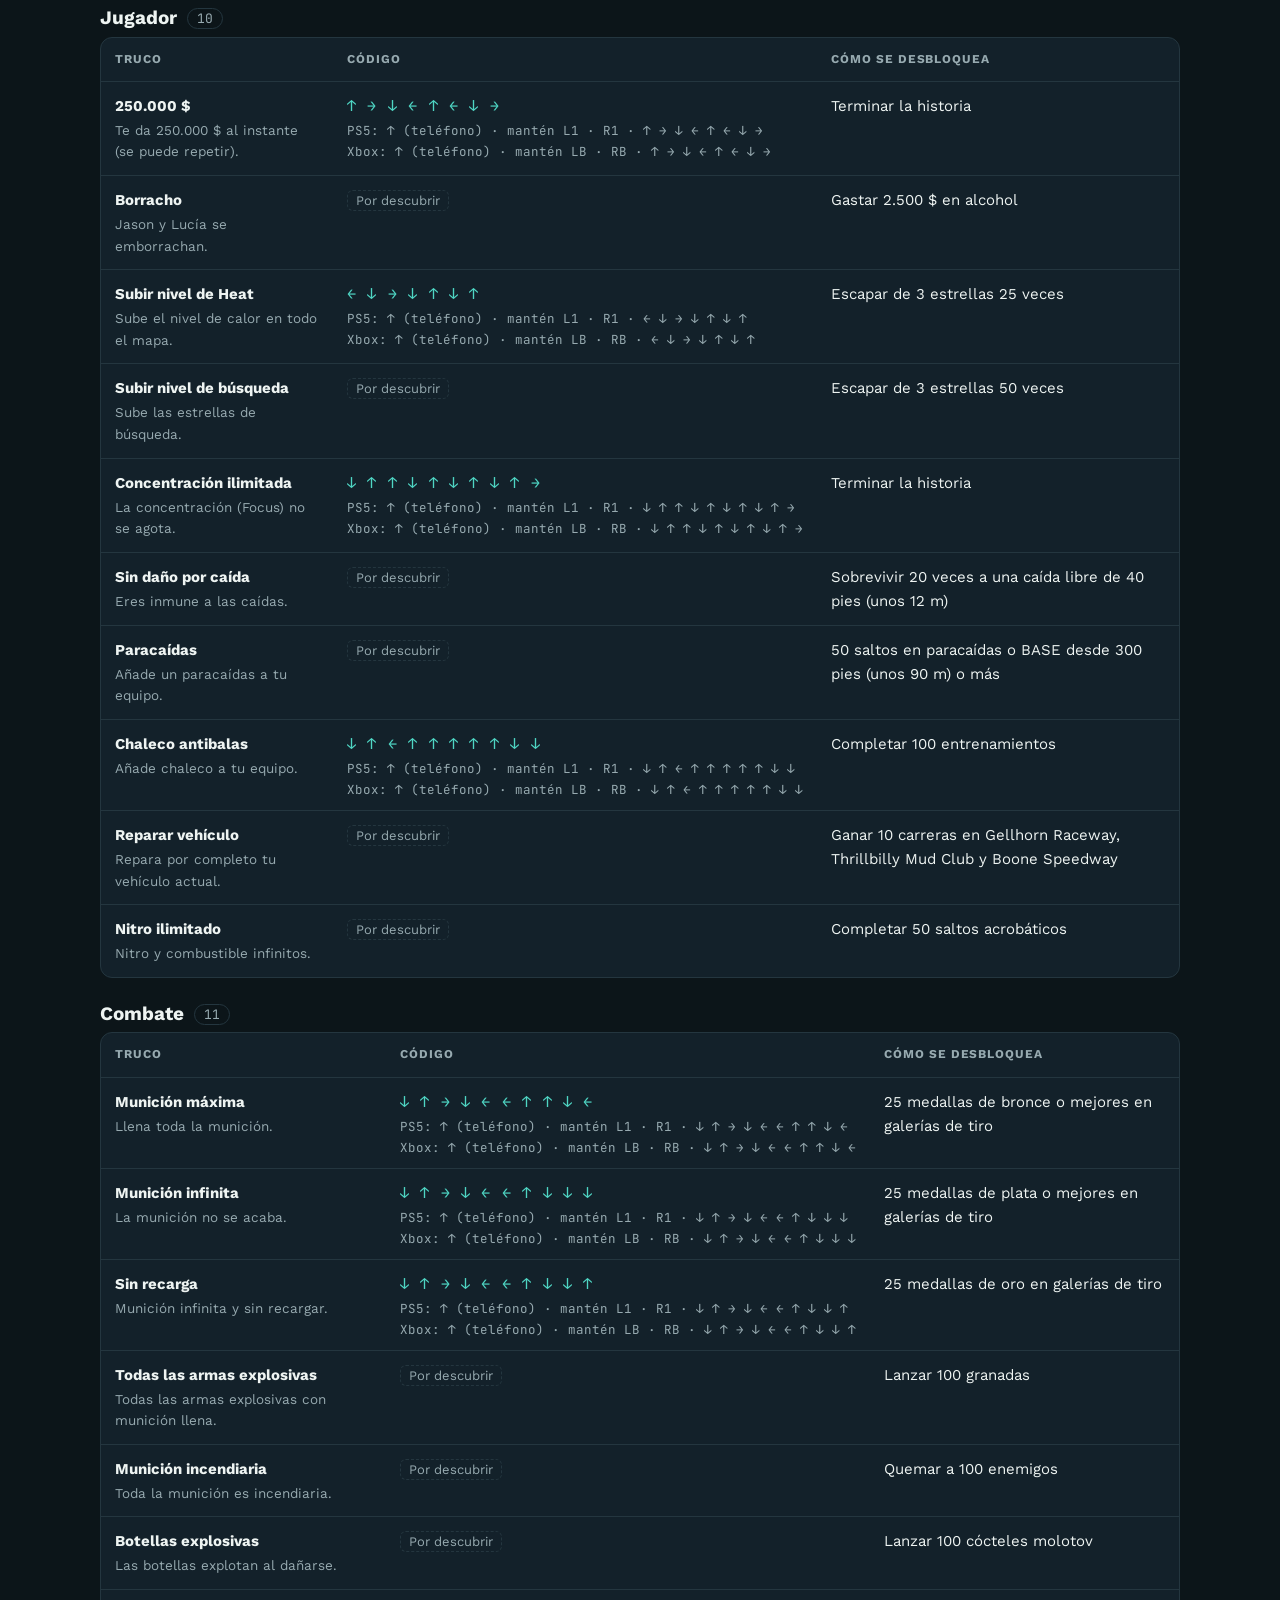
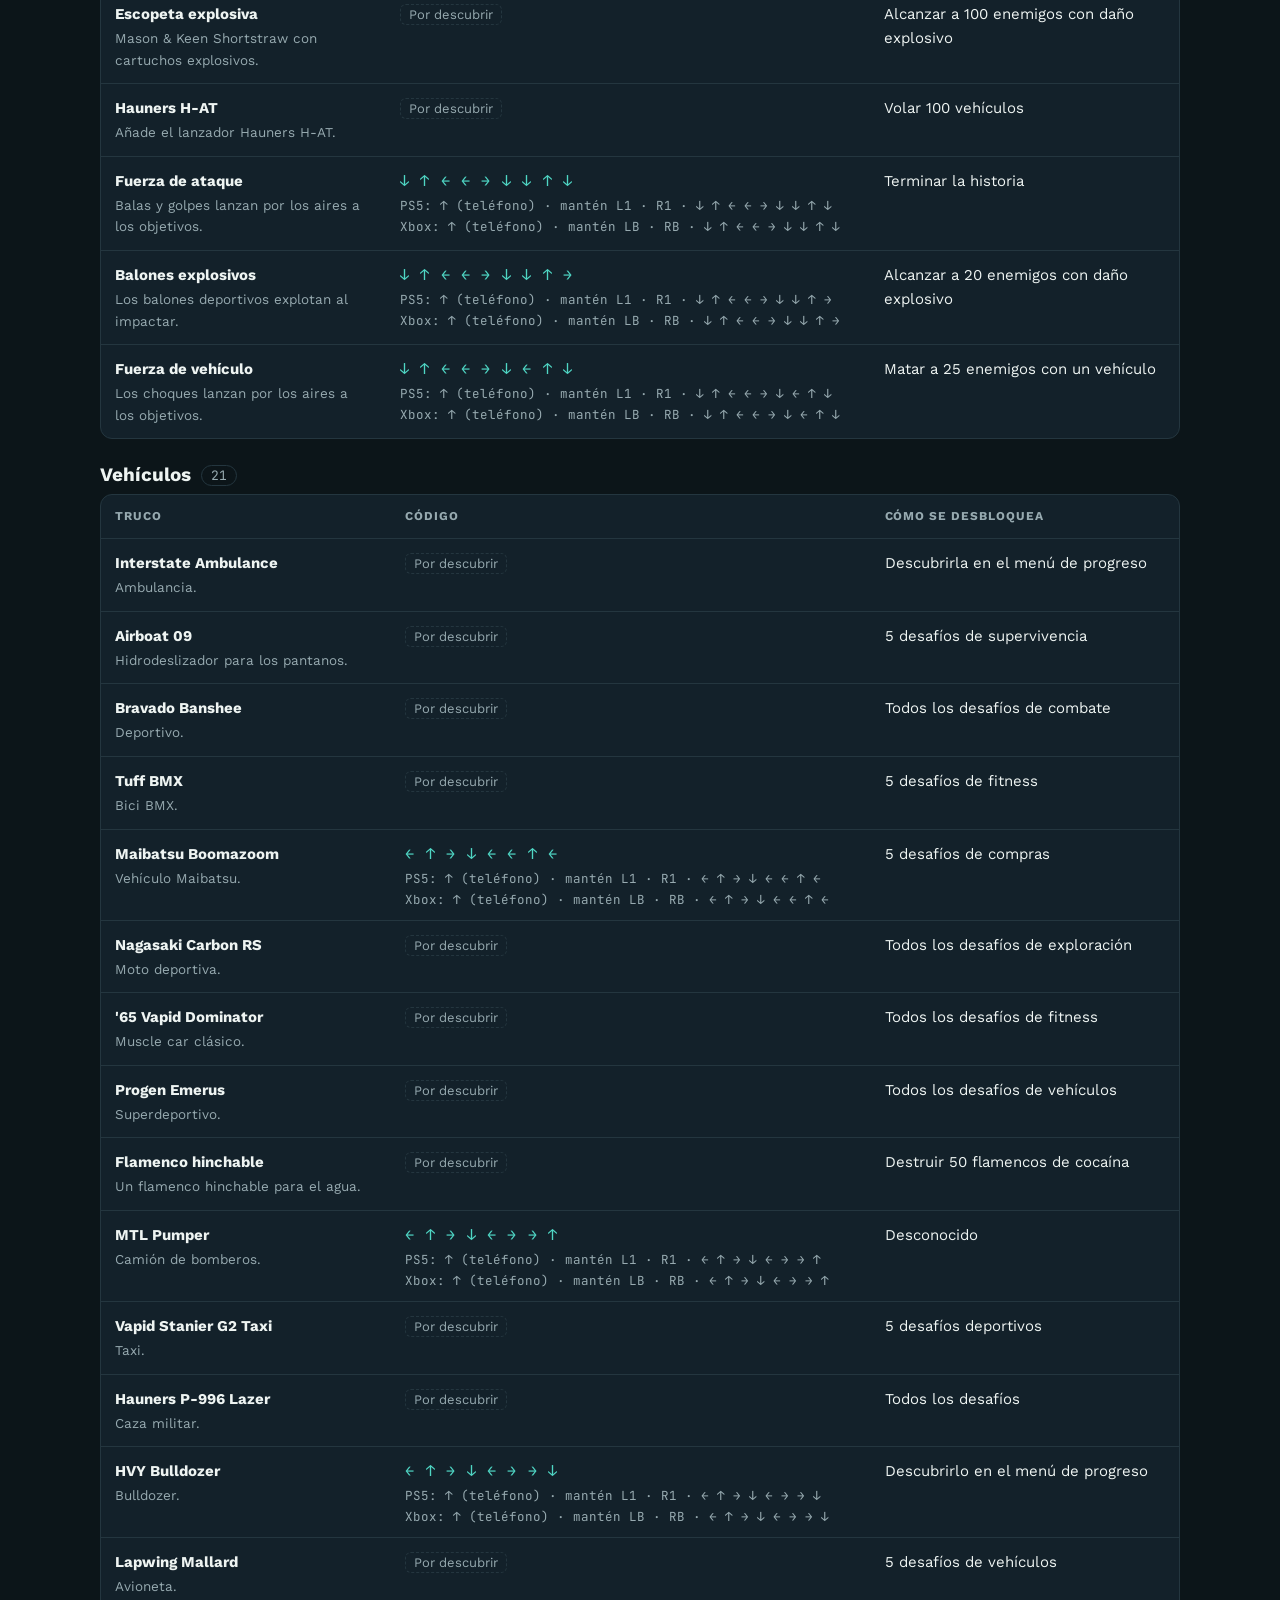
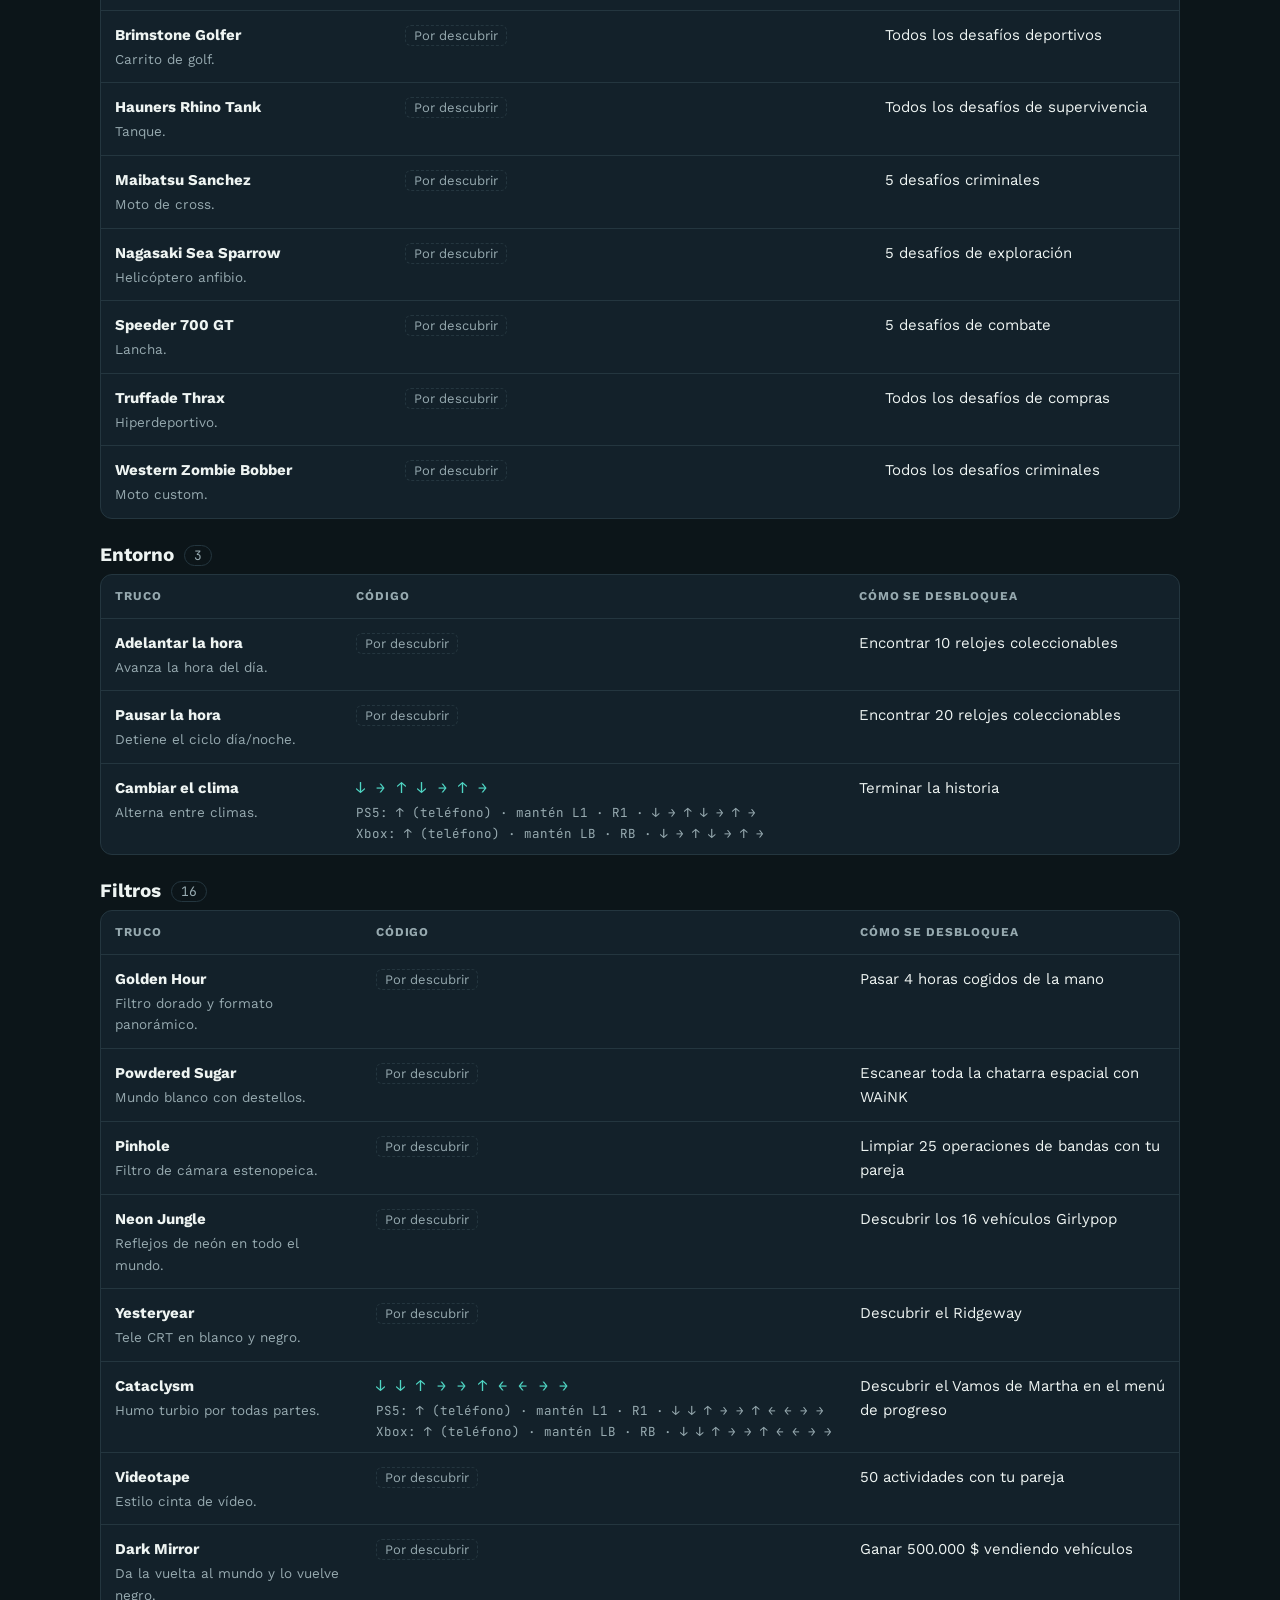
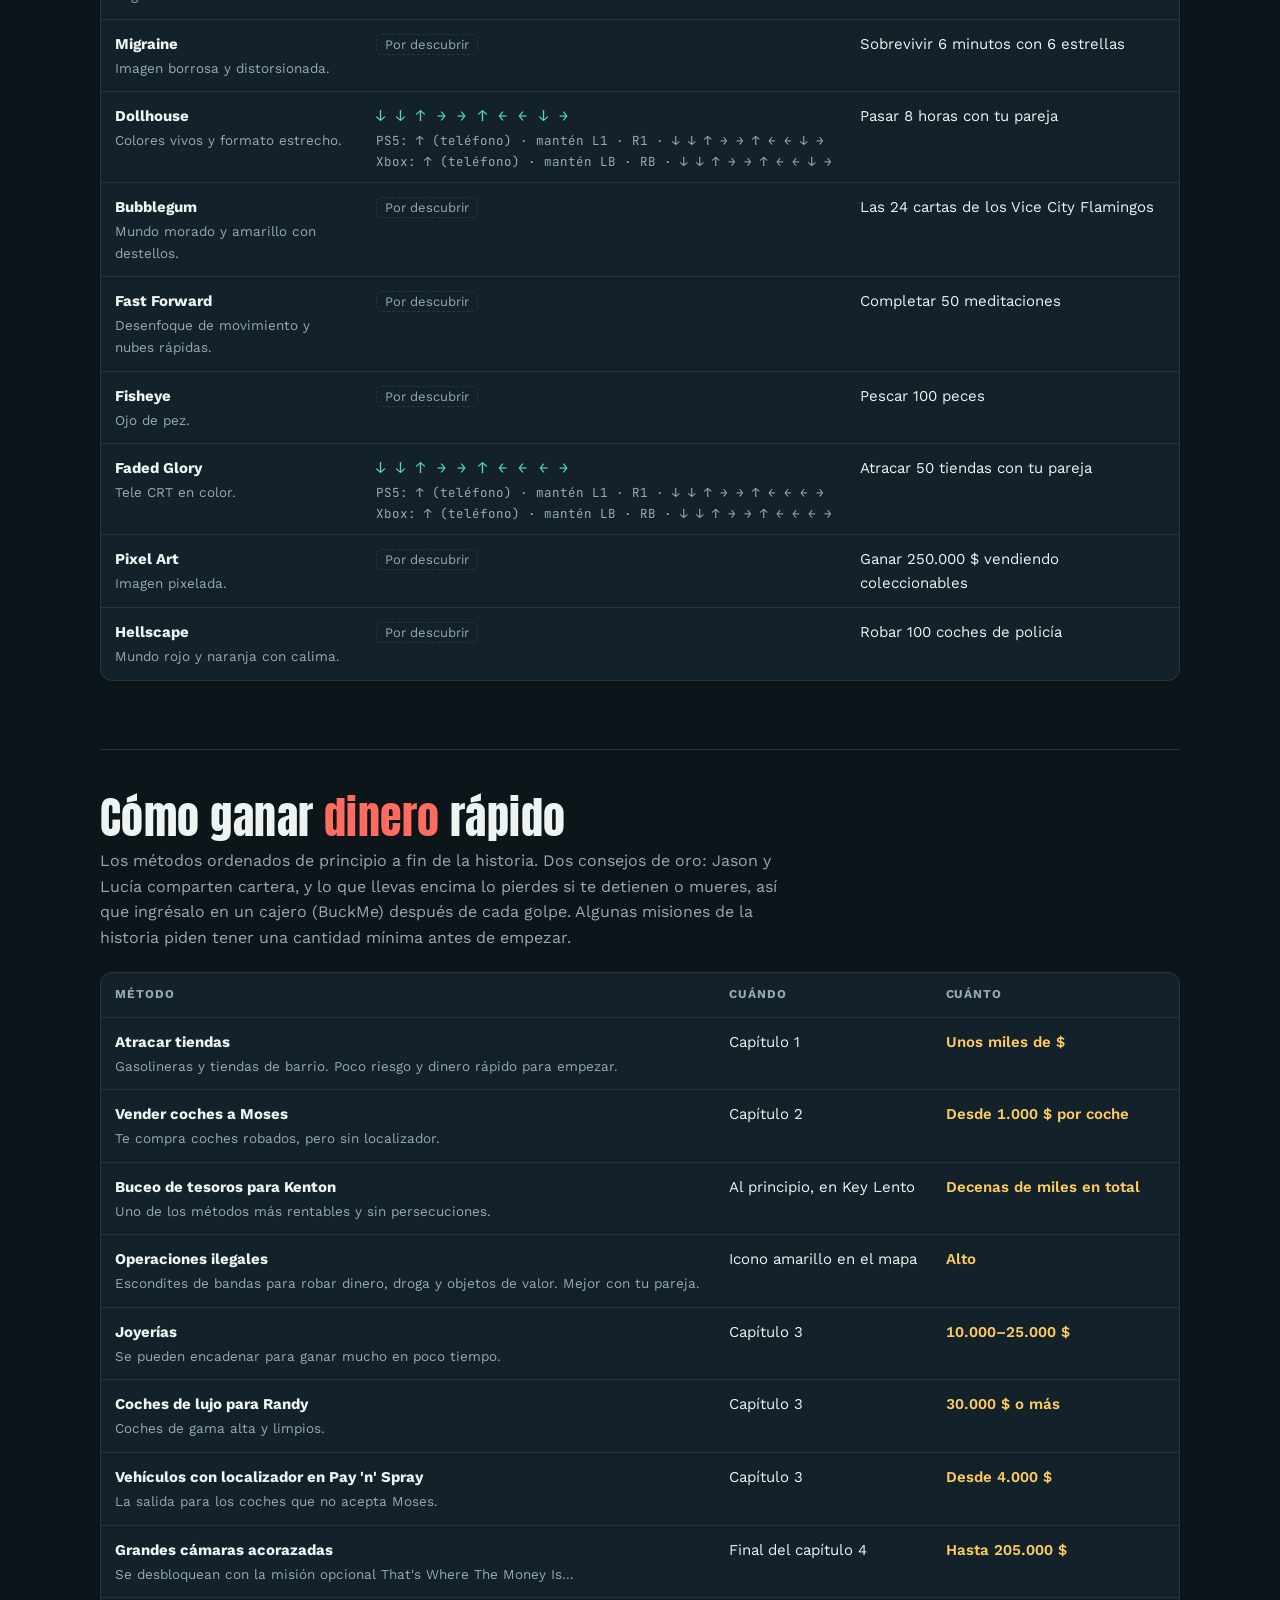
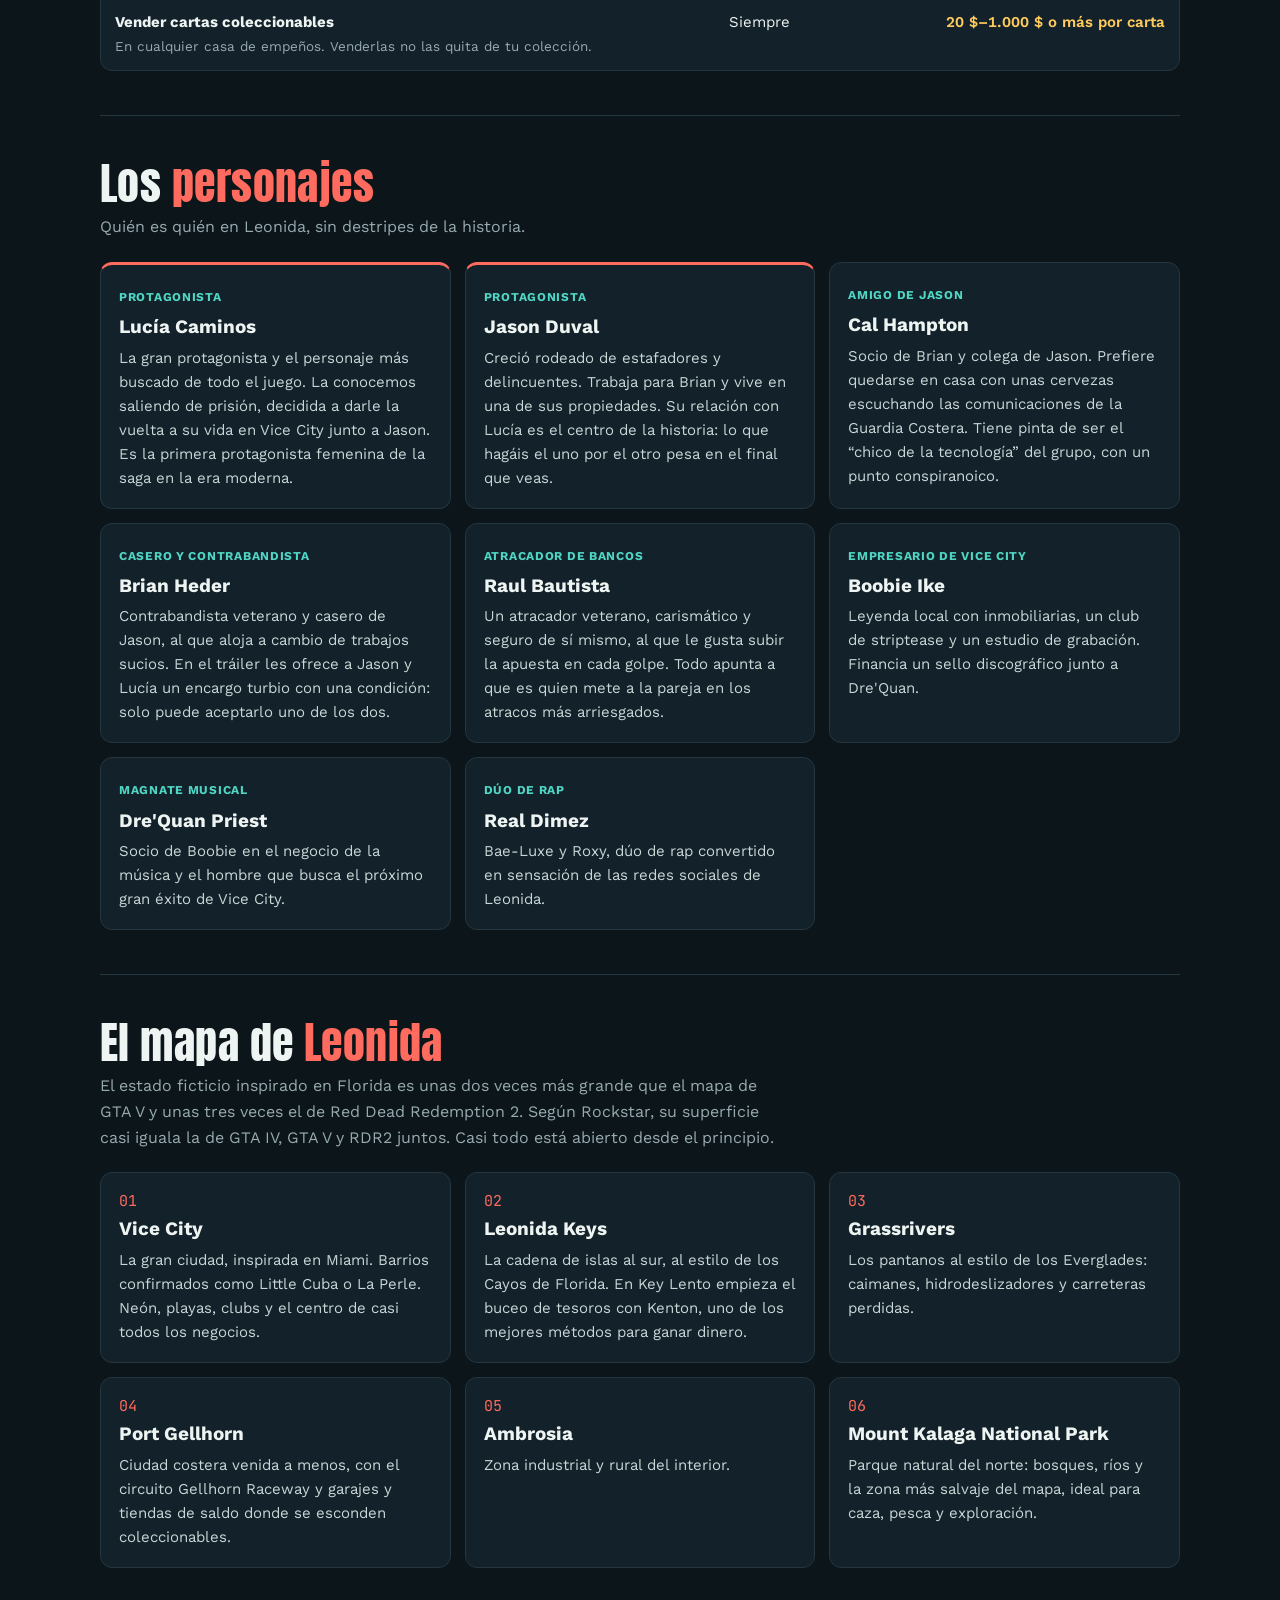
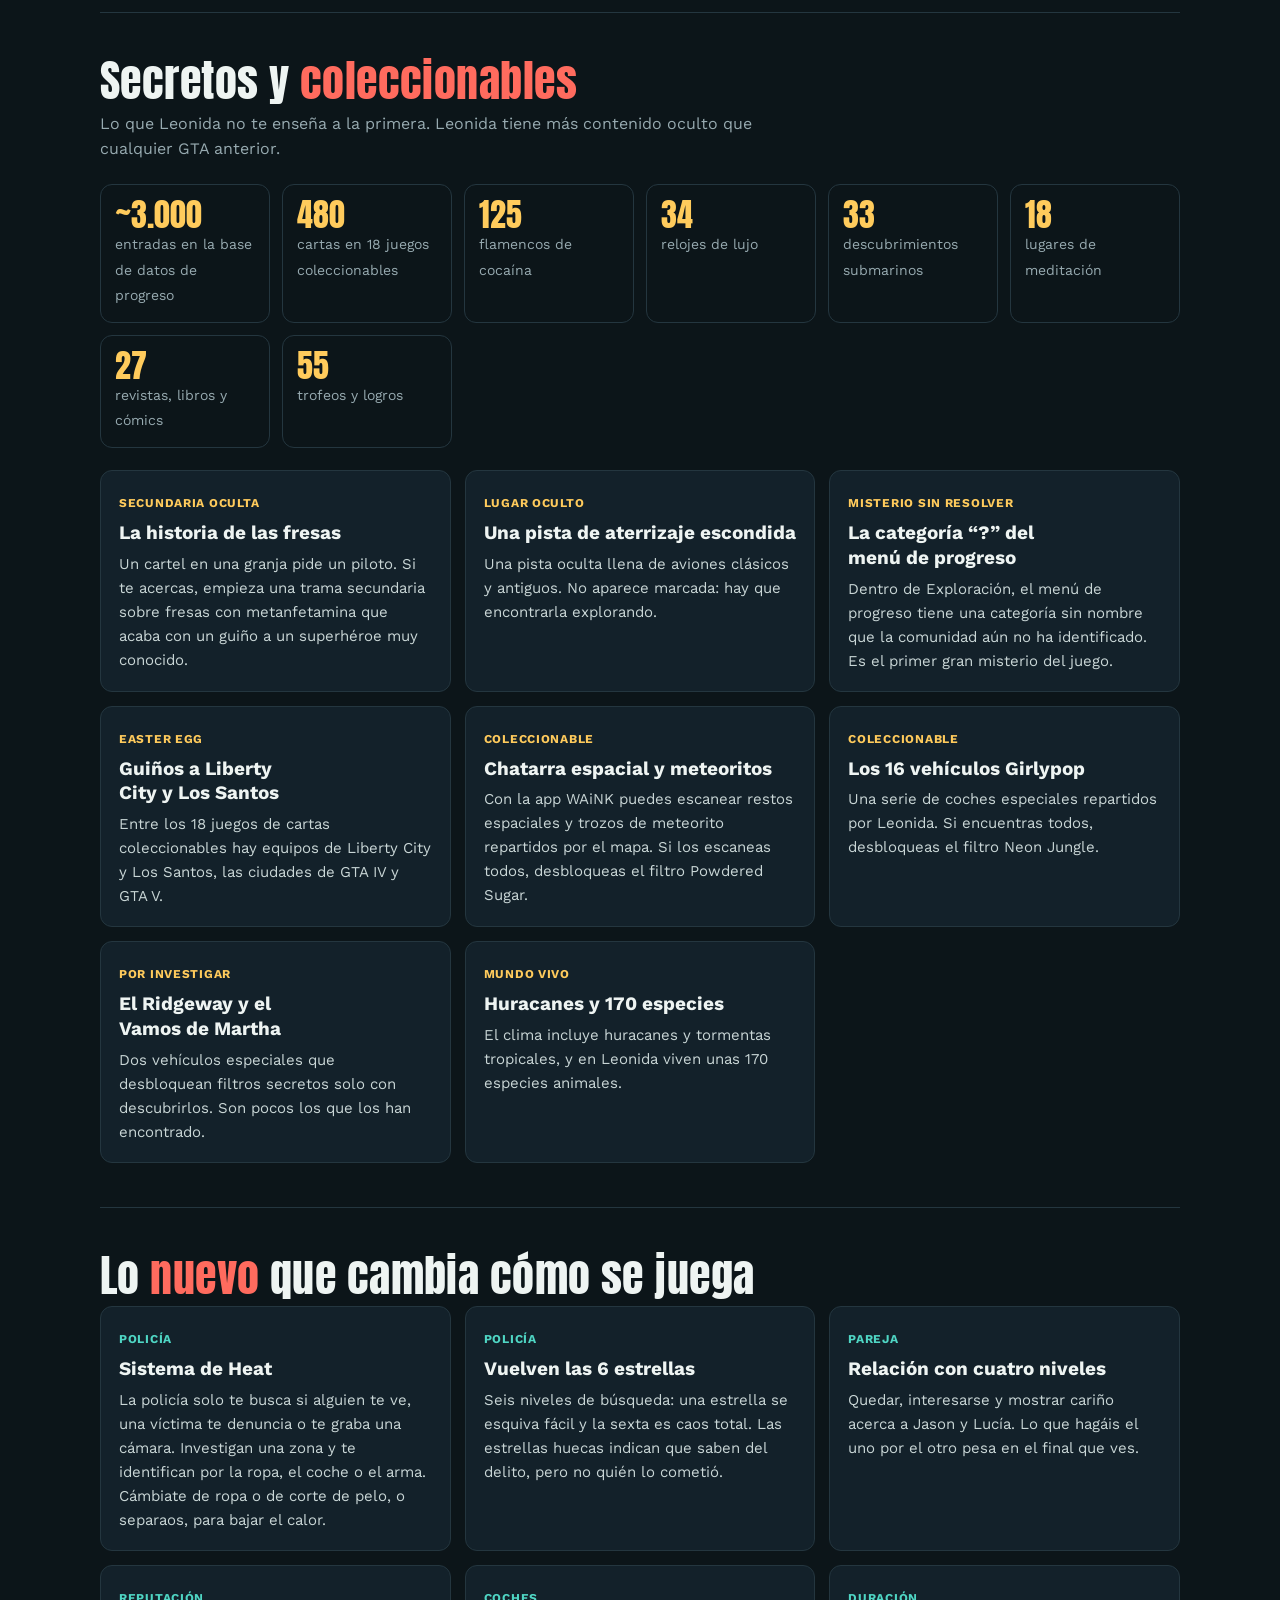
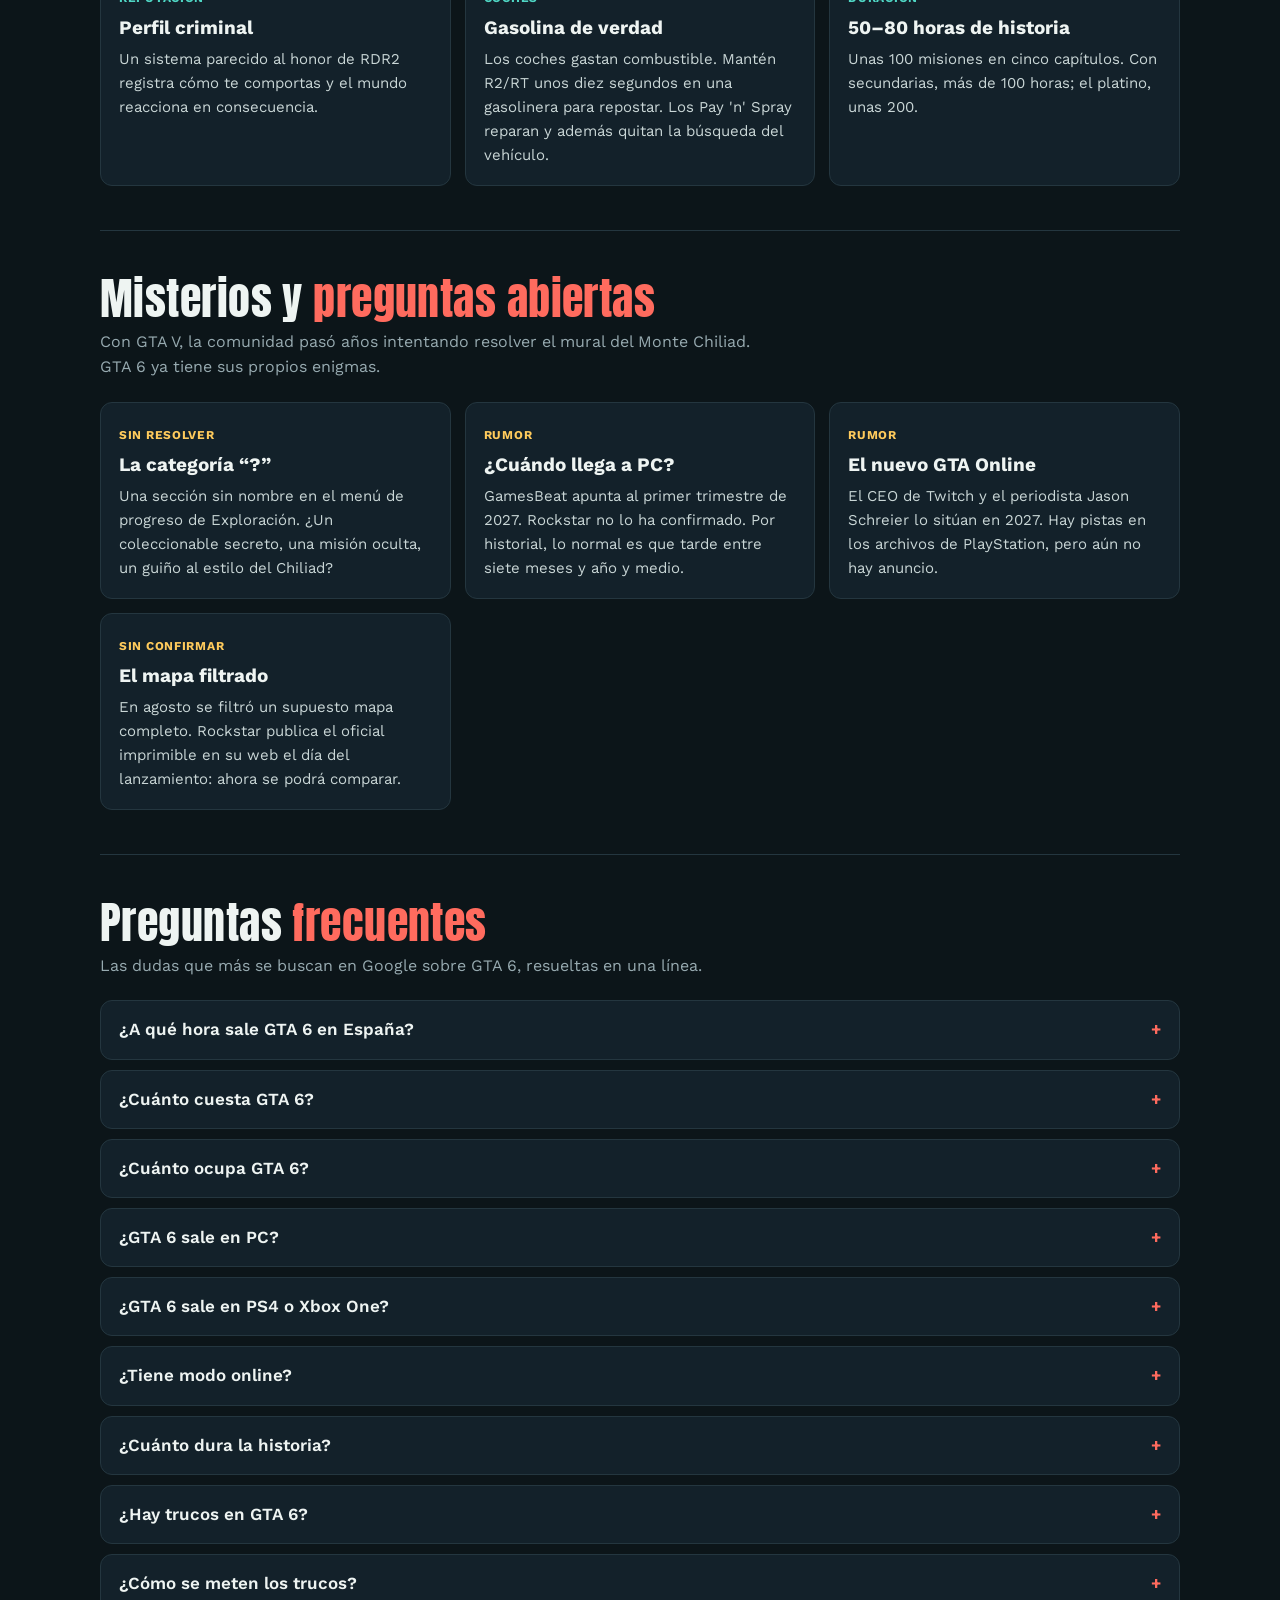
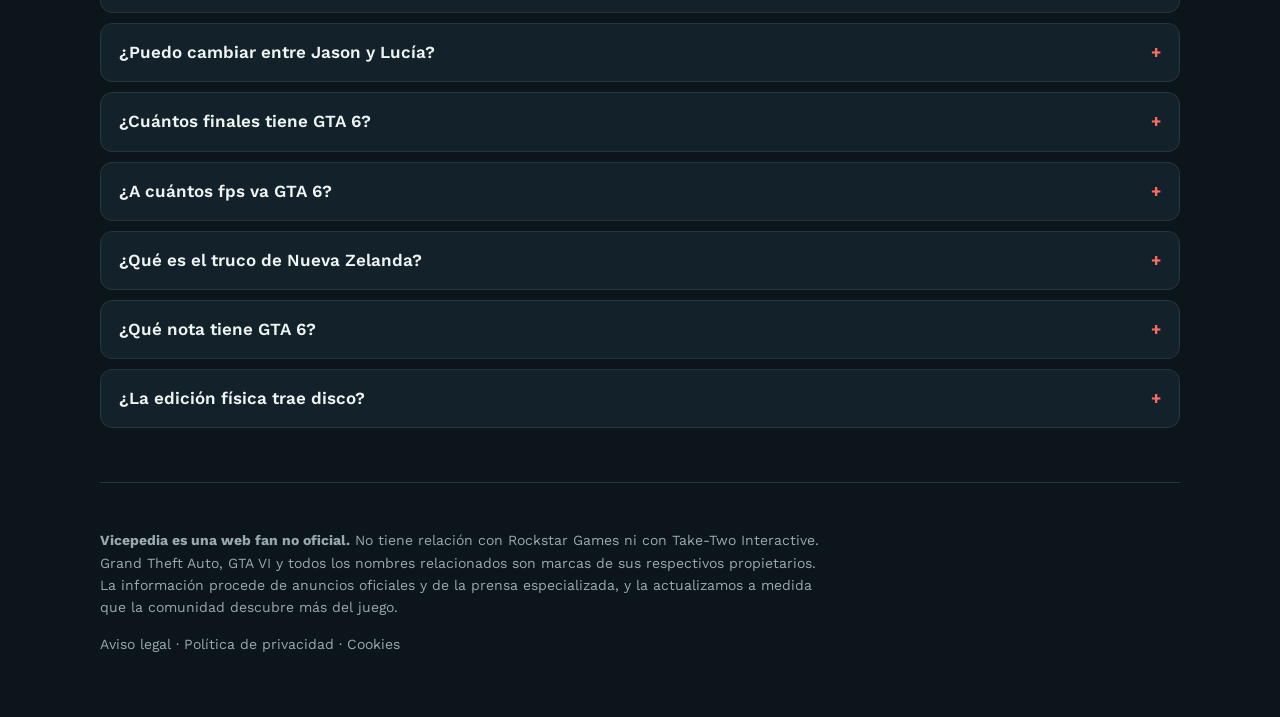
==== commit f62c76a4: "Add files via upload" ====
--- a/index.html
+++ b/index.html
@@ -3,9 +3,9 @@
 <head>
 <meta charset="utf-8">
 <meta name="viewport" content="width=device-width, initial-scale=1">
-<title>Leonida Files: guía de GTA 6</title>
+<title>Vicepedia: guía de GTA 6</title>
 <meta name="description" content="Guía completa de GTA 6 en español: hora de lanzamiento, precio, los 61 trucos y cómo desbloquearlos, cómo ganar dinero, personajes, mapa de Leonida, secretos, coleccionables y preguntas frecuentes.">
-<meta property="og:title" content="Leonida Files: todo sobre GTA 6 en español">
+<meta property="og:title" content="Vicepedia: todo sobre GTA 6 en español">
 <meta property="og:description" content="Trucos, dinero, personajes, mapa, secretos y respuestas a todas tus dudas sobre GTA 6.">
 <meta property="og:type" content="website">
 <link rel="preconnect" href="https://fonts.googleapis.com">
@@ -122,7 +122,7 @@
 
 <div class="top">
   <div class="wrap">
-    <a class="brand" href="#inicio">LEONIDA<span>FILES</span></a>
+    <a class="brand" href="#inicio">VICE<span>PEDIA</span></a>
     <div class="search">
       <svg width="18" height="18" viewBox="0 0 24 24" fill="none" stroke="currentColor" stroke-width="2.2" aria-hidden="true"><circle cx="11" cy="11" r="7"/><path d="m20 20-3.5-3.5"/></svg>
       <input id="q" type="search" placeholder="Busca: dinero, trucos, Lucía, PC, online, coleccionables…" aria-label="Buscar en la guía" autocomplete="off">
@@ -377,7 +377,7 @@
 
 <footer>
   <div class="wrap">
-    <p><strong>Leonida Files es una web fan no oficial.</strong> No tiene relación con Rockstar Games ni con Take-Two Interactive. Grand Theft Auto, GTA VI y todos los nombres relacionados son marcas de sus respectivos propietarios. La información procede de anuncios oficiales y de la prensa especializada, y la actualizamos a medida que la comunidad descubre más del juego.</p>
+    <p><strong>Vicepedia es una web fan no oficial.</strong> No tiene relación con Rockstar Games ni con Take-Two Interactive. Grand Theft Auto, GTA VI y todos los nombres relacionados son marcas de sus respectivos propietarios. La información procede de anuncios oficiales y de la prensa especializada, y la actualizamos a medida que la comunidad descubre más del juego.</p>
     <p>Aviso legal · Política de privacidad · Cookies</p>
   </div>
 </footer>
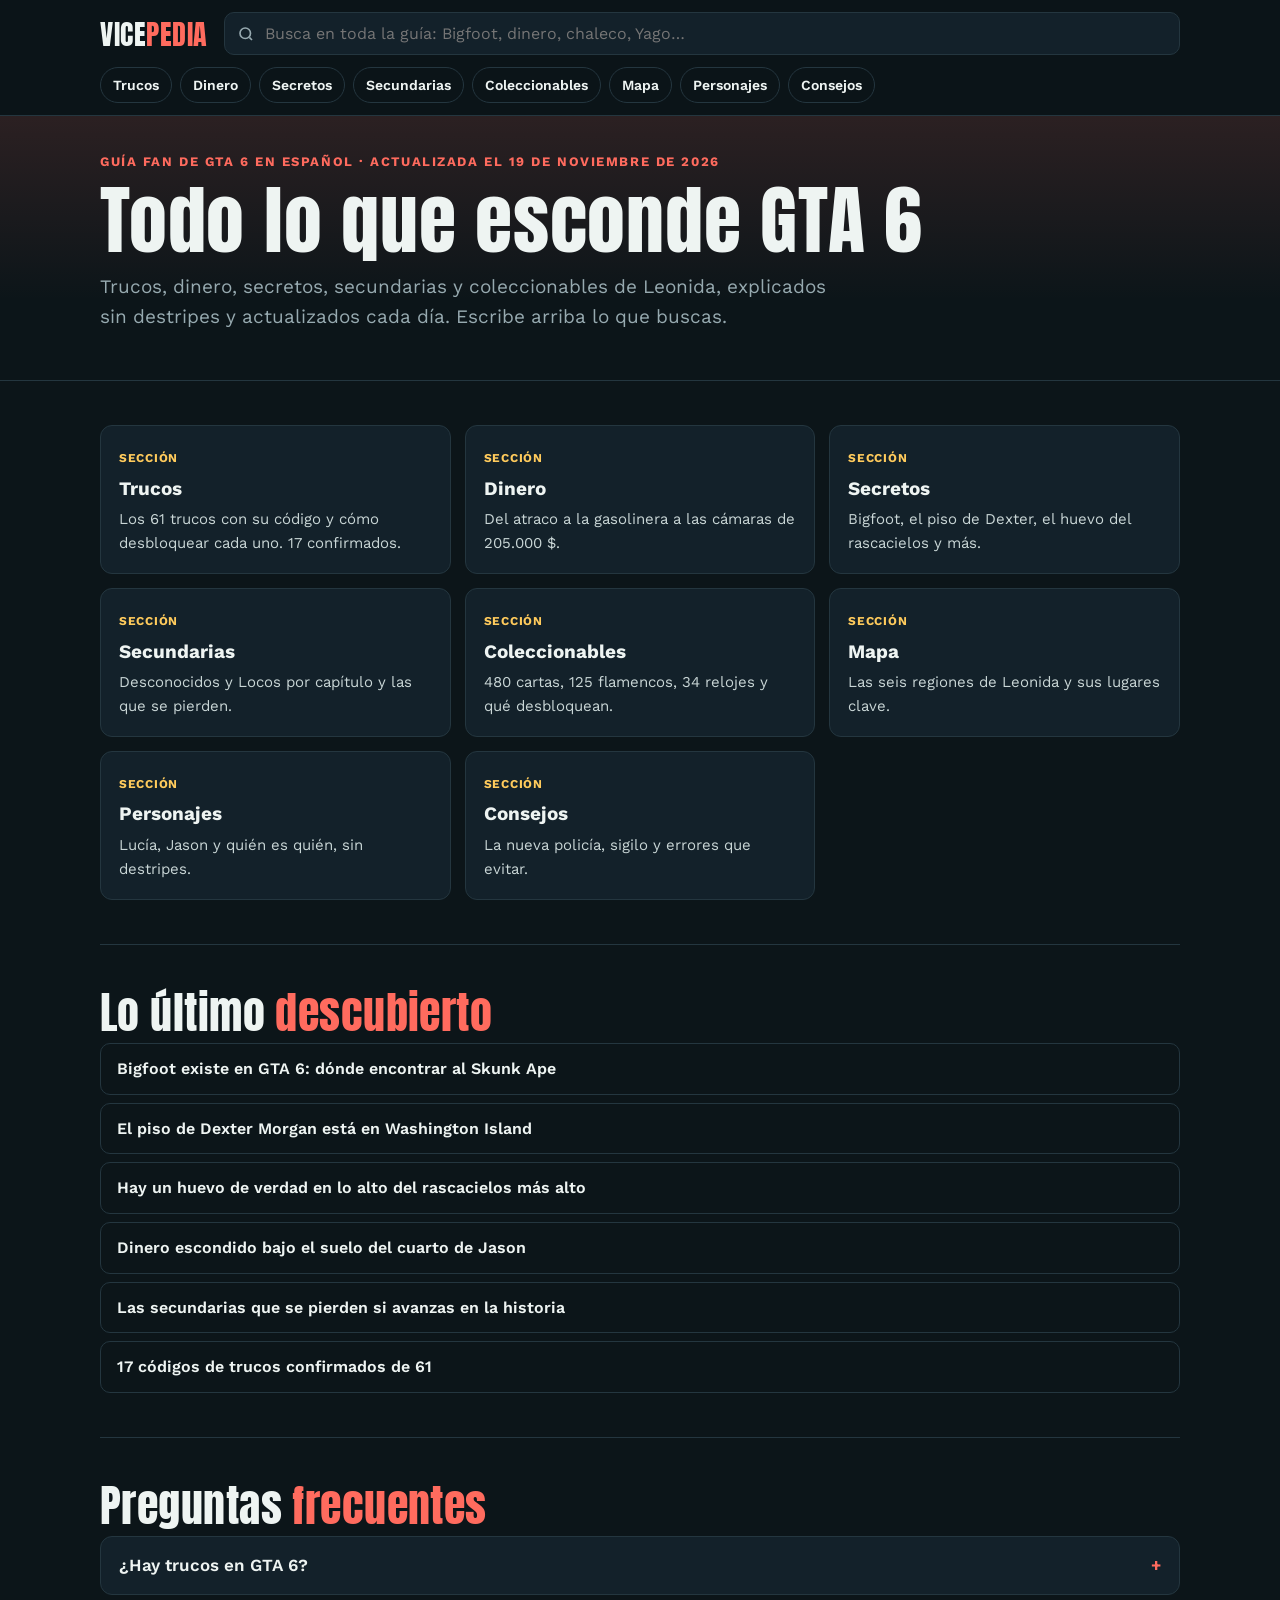
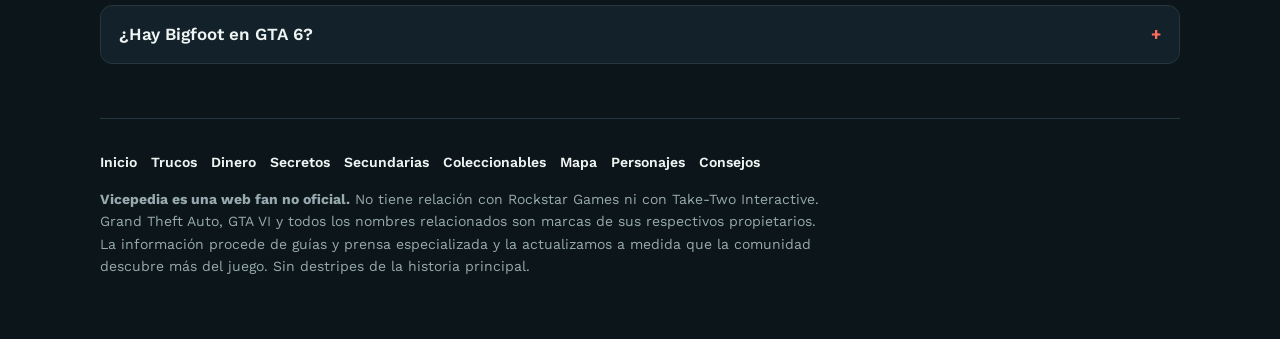
==== commit 553e5cef: "Reestructura la web en páginas por tema centradas en el juego Nuevas secciones: trucos, dinero, secr" ====
--- a/index.html
+++ b/index.html
@@ -3,432 +3,60 @@
 <head>
 <meta charset="utf-8">
 <meta name="viewport" content="width=device-width, initial-scale=1">
-<title>Vicepedia: guía de GTA 6</title>
-<meta name="description" content="Guía completa de GTA 6 en español: hora de lanzamiento, precio, los 61 trucos y cómo desbloquearlos, cómo ganar dinero, personajes, mapa de Leonida, secretos, coleccionables y preguntas frecuentes.">
-<meta property="og:title" content="Vicepedia: todo sobre GTA 6 en español">
-<meta property="og:description" content="Trucos, dinero, personajes, mapa, secretos y respuestas a todas tus dudas sobre GTA 6.">
+<title>Vicepedia: guía de GTA 6 en español con trucos y secretos</title>
+<meta name="description" content="Guía de GTA 6 en español: los 61 trucos y cómo desbloquearlos, cómo ganar dinero, secretos y easter eggs como Bigfoot, misiones secundarias, coleccionables y mapa de Leonida.">
+<link rel="canonical" href="https://vicepedia.github.io/">
+<meta property="og:title" content="Vicepedia: guía de GTA 6 en español con trucos y secretos">
+<meta property="og:description" content="Guía de GTA 6 en español: los 61 trucos y cómo desbloquearlos, cómo ganar dinero, secretos y easter eggs como Bigfoot, misiones secundarias, coleccionables y mapa de Leonida.">
 <meta property="og:type" content="website">
+<meta property="og:url" content="https://vicepedia.github.io/">
+<meta property="og:site_name" content="Vicepedia">
+<meta property="og:locale" content="es_ES">
 <link rel="preconnect" href="https://fonts.googleapis.com">
 <link rel="preconnect" href="https://fonts.gstatic.com" crossorigin>
 <link href="https://fonts.googleapis.com/css2?family=Anton&family=Work+Sans:wght@400;500;600;700&family=JetBrains+Mono:wght@500&display=swap" rel="stylesheet">
-<script type="application/ld+json">{"@context": "https://schema.org", "@type": "FAQPage", "mainEntity": [{"@type": "Question", "name": "¿A qué hora sale GTA 6 en España?", "acceptedAnswer": {"@type": "Answer", "text": "A las 00:00 del jueves 19 de noviembre de 2026, hora peninsular (en Canarias, una hora después). Rockstar lo desbloquea a medianoche en la hora local de cada país."}}, {"@type": "Question", "name": "¿Cuánto cuesta GTA 6?", "acceptedAnswer": {"@type": "Answer", "text": "La Edición Estándar cuesta 79,99 € y la Ultimate, 99,99 €, tanto en PS5 como en Xbox Series X|S. Las reservas digitales incluían un mes de GTA+ y el pack Vintage Vice City."}}, {"@type": "Question", "name": "¿Cuánto ocupa GTA 6?", "acceptedAnswer": {"@type": "Answer", "text": "Hasta 212 GB. Libera espacio antes de descargar: la predescarga está disponible desde el 10 de noviembre."}}, {"@type": "Question", "name": "¿GTA 6 sale en PC?", "acceptedAnswer": {"@type": "Answer", "text": "De momento no. Solo hay versión para PS5 y Xbox Series X|S. Rockstar no ha anunciado versión de PC ni fecha. Un informe de GamesBeat habla del primer trimestre de 2027, pero no está confirmado. Con GTA V, el PC tardó 19 meses; con Red Dead Redemption 2, algo más de un año."}}, {"@type": "Question", "name": "¿GTA 6 sale en PS4 o Xbox One?", "acceptedAnswer": {"@type": "Answer", "text": "No en PS4. En Xbox One se puede jugar por streaming con Xbox Cloud Gaming desde el día de lanzamiento (a partir de las 7:00 hora peninsular)."}}, {"@type": "Question", "name": "¿Tiene modo online?", "acceptedAnswer": {"@type": "Answer", "text": "No en el lanzamiento: GTA 6 sale como experiencia para un jugador. Se espera un modo online en 2027, pero Rockstar no ha dado fecha."}}, {"@type": "Question", "name": "¿Cuánto dura la historia?", "acceptedAnswer": {"@type": "Answer", "text": "Entre 50 y 80 horas según el ritmo. La historia tiene unas 100 misiones en cinco capítulos. El platino ronda las 200 horas."}}, {"@type": "Question", "name": "¿Hay trucos en GTA 6?", "acceptedAnswer": {"@type": "Answer", "text": "Sí, 61, pero solo se desbloquean al terminar la historia y cumplir el reto de cada uno. Usarlos desactiva los trofeos y el guardado. Tienes la lista completa en la sección Trucos."}}, {"@type": "Question", "name": "¿Cómo se meten los trucos?", "acceptedAnswer": {"@type": "Answer", "text": "Abre el teléfono con la cruceta hacia arriba, mantén L1/LB, pulsa R1/RB y luego introduce la combinación con la cruceta. La lista aparece en Menú de progreso > Trucos tras la historia."}}, {"@type": "Question", "name": "¿Puedo cambiar entre Jason y Lucía?", "acceptedAnswer": {"@type": "Answer", "text": "Sí, en cualquier momento pulsando abajo en la cruceta, como en GTA V. Además, comparten la misma cartera."}}, {"@type": "Question", "name": "¿Cuántos finales tiene GTA 6?", "acceptedAnswer": {"@type": "Answer", "text": "Varios. Tu relación con tu pareja y las decisiones que tomas durante la historia influyen en el final que ves."}}, {"@type": "Question", "name": "¿A cuántos fps va GTA 6?", "acceptedAnswer": {"@type": "Answer", "text": "A 30 fps en PS5 y Xbox Series. En PS5 Pro añade PSSR y sombras con trazado de rayos."}}, {"@type": "Question", "name": "¿Qué es el truco de Nueva Zelanda?", "acceptedAnswer": {"@type": "Answer", "text": "Cambiar la región de la consola a Nueva Zelanda para jugar unas horas antes. En Xbox funcionaba cambiando la ubicación. En PS5 exigía una cuenta neozelandesa y volver a comprar el juego. Hay informes de cuentas de PlayStation baneadas, así que no compensa: en España el juego ya está disponible."}}, {"@type": "Question", "name": "¿Qué nota tiene GTA 6?", "acceptedAnswer": {"@type": "Answer", "text": "Un 99 en Metacritic con más de 150 análisis y ninguno mixto ni negativo. Empata con Ocarina of Time como la nota más alta de la historia de la web."}}, {"@type": "Question", "name": "¿La edición física trae disco?", "acceptedAnswer": {"@type": "Answer", "text": "No: las ediciones físicas no incluyen disco, sino un código de descarga."}}]}</script>
-<style>
-/* Plan: noche en Vice City. Fondo azul petróleo profundo, coral de atardecer como acento,
-   aguamarina para lo interactivo, amarillo sol para avisos. Columna central con
-   buscador fijo arriba y secciones apiladas que se filtran en vivo. */
-:root{
-  --bg:#0c1519; --panel:#13212a; --line:#24363f; --ink:#eef4f2; --mute:#97aab0;
-  --coral:#ff6b5e; --aqua:#4fd6c4; --sun:#ffcb5c;
-  --display:"Anton",Impact,"Arial Narrow",sans-serif;
-  --body:"Work Sans",system-ui,-apple-system,"Segoe UI",sans-serif;
-  --mono:"JetBrains Mono",ui-monospace,Consolas,monospace;
-  color-scheme:dark;
-}
-*{box-sizing:border-box}
-html{scroll-behavior:smooth;scroll-padding-top:120px}
-@media (prefers-reduced-motion:reduce){html{scroll-behavior:auto}}
-body{margin:0;background:var(--bg);color:var(--ink);font:16px/1.6 var(--body)}
-a{color:var(--aqua)}
-:focus-visible{outline:2px solid var(--aqua);outline-offset:2px}
-.wrap{max-width:1120px;margin:0 auto;padding:0 20px}
-
-/* barra superior */
-.top{position:sticky;top:0;z-index:10;background:rgba(12,21,25,.94);backdrop-filter:blur(8px);border-bottom:1px solid var(--line)}
-.top .wrap{display:flex;gap:16px;align-items:center;padding-top:12px;padding-bottom:12px;flex-wrap:wrap}
-.brand{font:28px/1 var(--display);letter-spacing:.02em;color:var(--ink);text-decoration:none;white-space:nowrap}
-.brand span{color:var(--coral)}
-.search{flex:1;min-width:220px;position:relative}
-.search input{width:100%;font:16px var(--body);color:var(--ink);background:var(--panel);border:1px solid var(--line);border-radius:10px;padding:11px 14px 11px 40px}
-.search input:focus{border-color:var(--aqua);outline:none}
-.search svg{position:absolute;left:13px;top:50%;transform:translateY(-50%);color:var(--mute)}
-.hits{font-size:13px;color:var(--mute);min-width:110px}
-nav.chips{display:flex;gap:8px;overflow-x:auto;padding:0 20px 12px;max-width:1120px;margin:0 auto;scrollbar-width:none}
-nav.chips a{flex:none;font-size:14px;font-weight:600;color:var(--ink);text-decoration:none;padding:6px 12px;border:1px solid var(--line);border-radius:999px}
-nav.chips a:hover{border-color:var(--coral);color:var(--coral)}
-
-/* cabecera */
-header.hero{padding:48px 0 28px;border-bottom:1px solid var(--line);
-  background:linear-gradient(180deg,rgba(255,107,94,.13),transparent 70%)}
-.eyebrow{font-weight:700;font-size:13px;letter-spacing:.12em;text-transform:uppercase;color:var(--coral)}
-h1{font:clamp(40px,7vw,76px)/.98 var(--display);margin:10px 0 14px;text-wrap:balance;letter-spacing:.01em}
-.lede{font-size:19px;color:var(--mute);max-width:62ch;margin:0 0 26px}
-.facts{display:grid;grid-template-columns:repeat(auto-fit,minmax(200px,1fr));gap:12px}
-.fact{background:var(--panel);border:1px solid var(--line);border-radius:12px;padding:14px 16px}
-.fact b{display:block;font:30px/1.1 var(--display);color:var(--ink);font-variant-numeric:tabular-nums}
-.fact span{font-size:14px;color:var(--mute)}
-.fact.hot{border-color:var(--coral)}
-.fact.hot b{color:var(--coral)}
-
-/* secciones */
-section{padding:44px 0;border-bottom:1px solid var(--line)}
-section.hidden{display:none}
-h2{font:clamp(30px,4.5vw,44px)/1.05 var(--display);margin:0 0 8px;text-wrap:balance;letter-spacing:.01em}
-h2 em{font-style:normal;color:var(--coral)}
-.intro{color:var(--mute);max-width:68ch;margin:0 0 22px}
-h3{font-size:19px;line-height:1.3;margin:0 0 6px;text-wrap:balance}
-.grid{display:grid;grid-template-columns:repeat(auto-fill,minmax(260px,1fr));gap:14px}
-.card{background:var(--panel);border:1px solid var(--line);border-radius:12px;padding:18px}
-.card p{margin:0;color:#c9d6d6;font-size:15px}
-.role,.tag{display:inline-block;font-size:12px;font-weight:700;letter-spacing:.06em;text-transform:uppercase;color:var(--aqua);margin-bottom:8px}
-.tag{color:var(--sun)}
-.char:nth-child(-n+2){border-top:3px solid var(--coral)}
-.idx{font:15px var(--mono);color:var(--coral);display:block;margin-bottom:6px}
-.note{border-left:3px solid var(--sun);background:rgba(255,203,92,.07);padding:12px 16px;border-radius:0 10px 10px 0;margin:0 0 22px;font-size:15px;max-width:80ch}
-.note strong{color:var(--sun)}
-
-/* tablas */
-.table-wrap{overflow-x:auto;border:1px solid var(--line);border-radius:12px;background:var(--panel)}
-table{width:100%;border-collapse:collapse;font-size:15px}
-th{text-align:left;font-size:12px;letter-spacing:.08em;text-transform:uppercase;color:var(--mute);font-weight:700;padding:12px 14px;border-bottom:1px solid var(--line)}
-td{padding:12px 14px;border-bottom:1px solid var(--line);vertical-align:top}
-tr:last-child td{border-bottom:0}
-td small{display:block;color:var(--mute);font-size:13.5px;margin-top:2px}
-td.num{font-variant-numeric:tabular-nums;white-space:nowrap;color:var(--sun);font-weight:600}
-.code{font:15px var(--mono);color:var(--aqua);white-space:nowrap;letter-spacing:.08em}
-.seq{display:block;font:12.5px var(--mono);color:var(--mute);margin-top:4px;white-space:nowrap}
-.pend{font-size:13px;color:var(--mute);border:1px dashed var(--line);border-radius:6px;padding:2px 8px;white-space:nowrap}
-.cheat-group{margin-bottom:24px}
-.cheat-group h3{display:flex;align-items:center;gap:10px}
-.count{font:13px var(--mono);color:var(--mute);border:1px solid var(--line);border-radius:999px;padding:1px 9px}
-.filters{display:flex;flex-wrap:wrap;gap:8px;align-items:center;margin-bottom:18px}
-.filters button{font:600 14px var(--body);color:var(--ink);background:transparent;border:1px solid var(--line);border-radius:999px;padding:7px 14px;cursor:pointer}
-.filters button[aria-pressed="true"]{background:var(--aqua);border-color:var(--aqua);color:#08201c}
-.filters label{display:flex;gap:8px;align-items:center;font-size:14px;color:var(--mute);margin-left:auto;cursor:pointer}
-.filters input{accent-color:var(--aqua);width:16px;height:16px}
-
-/* estadísticas */
-.stats{display:grid;grid-template-columns:repeat(auto-fit,minmax(150px,1fr));gap:12px;margin-bottom:22px}
-.stat{border:1px solid var(--line);border-radius:12px;padding:14px}
-.stat b{display:block;font:32px/1 var(--display);color:var(--sun);font-variant-numeric:tabular-nums}
-.stat span{font-size:14px;color:var(--mute)}
-
-/* FAQ */
-details{border:1px solid var(--line);border-radius:12px;background:var(--panel);margin-bottom:10px}
-summary{cursor:pointer;padding:15px 18px;font-weight:600;font-size:17px;list-style:none;display:flex;justify-content:space-between;gap:16px}
-summary::-webkit-details-marker{display:none}
-summary::after{content:"+";color:var(--coral);font-weight:700}
-details[open] summary::after{content:"–"}
-details p{margin:0;padding:0 18px 16px;color:#c9d6d6;max-width:75ch}
-
-.empty{display:none;padding:40px 0;color:var(--mute);font-size:18px}
-.empty.show{display:block}
-footer{padding:32px 0 48px;color:var(--mute);font-size:14px}
-footer p{max-width:80ch}
-mark{background:rgba(79,214,196,.25);color:inherit;border-radius:3px}
-@media (max-width:560px){.top .wrap{gap:10px}.brand{font-size:24px}.hits{display:none}.filters label{margin-left:0}}
-</style>
+<link rel="stylesheet" href="/assets/style.css">
+<script type="application/ld+json">{"@context": "https://schema.org", "@type": "WebPage", "name": "Vicepedia: guía de GTA 6 en español con trucos y secretos", "url": "https://vicepedia.github.io/", "dateModified": "2026-11-19", "inLanguage": "es", "isPartOf": {"@type": "WebSite", "name": "Vicepedia", "url": "https://vicepedia.github.io/"}}</script>
+<script type="application/ld+json">{"@context": "https://schema.org", "@type": "FAQPage", "mainEntity": [{"@type": "Question", "name": "¿Hay trucos en GTA 6?", "acceptedAnswer": {"@type": "Answer", "text": "Sí, 61, pero solo se desbloquean al terminar la historia y cumplir el reto de cada uno. Usarlos desactiva los trofeos y el guardado."}}, {"@type": "Question", "name": "¿Hay Bigfoot en GTA 6?", "acceptedAnswer": {"@type": "Answer", "text": "Sí: el Skunk Ape aparece de verdad en los pantanos del sur de Grassrivers, cerca del lago Cottonmouth."}}]}</script>
 </head>
 <body>
-
 <div class="top">
   <div class="wrap">
-    <a class="brand" href="#inicio">VICE<span>PEDIA</span></a>
+    <a class="brand" href="/">VICE<span>PEDIA</span></a>
     <div class="search">
       <svg width="18" height="18" viewBox="0 0 24 24" fill="none" stroke="currentColor" stroke-width="2.2" aria-hidden="true"><circle cx="11" cy="11" r="7"/><path d="m20 20-3.5-3.5"/></svg>
-      <input id="q" type="search" placeholder="Busca: dinero, trucos, Lucía, PC, online, coleccionables…" aria-label="Buscar en la guía" autocomplete="off">
-    </div>
-    <span class="hits" id="hits" aria-live="polite"></span>
-  </div>
-  <nav class="chips" aria-label="Secciones">
-    <a href="#lanzamiento">Lanzamiento</a>
-    <a href="#trucos">Trucos</a>
-    <a href="#dinero">Dinero</a>
-    <a href="#personajes">Personajes</a>
-    <a href="#mapa">Mapa</a>
-    <a href="#secretos">Secretos</a>
-    <a href="#sistemas">Novedades</a>
-    <a href="#misterios">Misterios</a>
-    <a href="#faq">Preguntas</a>
-  </nav>
-</div>
-
-<header class="hero" id="inicio">
-  <div class="wrap">
-    <div class="eyebrow">Guía fan en español · actualizada el 18 de noviembre de 2026</div>
-    <h1>Todo lo que necesitas saber de GTA 6</h1>
-    <p class="lede">Trucos, cómo hacerte rico rápido, quién es quién, qué esconde Leonida y la respuesta a cada duda del lanzamiento, en una sola página. Escribe arriba lo que buscas.</p>
-    <div class="facts">
-      <div class="fact hot"><b>19 nov · 00:00</b><span>Hora de lanzamiento en España peninsular</span></div>
-      <div class="fact"><b>79,99 €</b><span>Edición Estándar · Ultimate a 99,99 €</span></div>
-      <div class="fact"><b>212 GB</b><span>Espacio necesario en PS5 y Xbox Series</span></div>
-      <div class="fact"><b>99 / 100</b><span>Nota en Metacritic, récord histórico empatado</span></div>
+      <input id="q" type="search" placeholder="Busca en toda la guía: Bigfoot, dinero, chaleco, Yago…" aria-label="Buscar en toda la guía" autocomplete="off">
+      <div class="results" id="results" role="listbox" hidden></div>
     </div>
   </div>
+  <nav class="chips" aria-label="Secciones"><a href="/trucos/">Trucos</a>
+<a href="/dinero/">Dinero</a>
+<a href="/secretos/">Secretos</a>
+<a href="/secundarias/">Secundarias</a>
+<a href="/coleccionables/">Coleccionables</a>
+<a href="/mapa/">Mapa</a>
+<a href="/personajes/">Personajes</a>
+<a href="/consejos/">Consejos</a></nav>
+</div>
+<header class="hero">
+  <div class="wrap">
+    <div class="eyebrow">Guía fan de GTA 6 en español · actualizada el 19 de noviembre de 2026</div>
+    <h1>Todo lo que esconde GTA 6</h1>
+    <p class="lede">Trucos, dinero, secretos, secundarias y coleccionables de Leonida, explicados sin destripes y actualizados cada día. Escribe arriba lo que buscas.</p>
+  </div>
 </header>
-
 <main class="wrap">
 
-<section id="lanzamiento">
-  <h2>Lanzamiento, precio y <em>plataformas</em></h2>
-  <p class="intro">Lo esencial para empezar a jugar esta misma noche.</p>
-  <div class="grid">
-    <article class="card s"><span class="role">Hora</span><h3>Medianoche, hora local</h3><p>GTA 6 se desbloquea a las 00:00 del 19 de noviembre en cada país. En la España peninsular, la medianoche del miércoles al jueves; en Canarias, una hora más tarde. En México se juega a las 7:00 hora española.</p></article>
-    <article class="card s"><span class="role">Plataformas</span><h3>PS5 y Xbox Series X|S</h3><p>No sale en PS4. En Xbox One se puede jugar por la nube con Xbox Cloud Gaming desde las 7:00 hora peninsular del día 19.</p></article>
-    <article class="card s"><span class="role">Ediciones</span><h3>Estándar y Ultimate</h3><p>79,99 € y 99,99 €. Las ediciones físicas no traen disco, solo un código de descarga. No hay edición de coleccionista anunciada.</p></article>
-    <article class="card s"><span class="role">Rendimiento</span><h3>30 fps en consola</h3><p>Va a 30 fps en PS5 y Xbox Series. La PS5 Pro añade el escalado PSSR y sombras con trazado de rayos.</p></article>
-    <article class="card s"><span class="role">PC</span><h3>Sin fecha en PC</h3><p>Rockstar no ha anunciado versión de PC. Hay rumores de principios de 2027 sin confirmar.</p></article>
-    <article class="card s"><span class="role">Online</span><h3>Solo un jugador al salir</h3><p>No hay modo online en el lanzamiento. Se espera en 2027, sin fecha oficial.</p></article>
-  </div>
-</section>
-
-<section id="trucos">
-  <h2>Los 61 <em>trucos</em> de GTA 6</h2>
-  <p class="intro">GTA 6 recupera los trucos de toda la vida, pero hay que ganárselos: cada uno se desbloquea al terminar la historia y cumplir un reto concreto. De momento se conocen 17 combinaciones; el resto, aún por descubrir, las iremos añadiendo.</p>
-  <p class="note"><strong>Cómo se meten:</strong> abre el teléfono (cruceta ↑), mantén L1/LB, pulsa R1/RB e introduce la combinación con la cruceta. La lista aparece en Menú de progreso &gt; Trucos. <strong>Ojo:</strong> usar cualquier truco desactiva los trofeos y el guardado.</p>
-  <div class="filters" role="group" aria-label="Filtrar trucos">
-    <button type="button" data-f="all" aria-pressed="true">Todos</button>
-    <button type="button" data-f="jugador" aria-pressed="false">Jugador</button>
-    <button type="button" data-f="combate" aria-pressed="false">Combate</button>
-    <button type="button" data-f="vehiculos" aria-pressed="false">Vehículos</button>
-    <button type="button" data-f="entorno" aria-pressed="false">Entorno</button>
-    <button type="button" data-f="filtros" aria-pressed="false">Filtros</button>
-    <label for="onlyKnown"><input type="checkbox" id="onlyKnown"> Solo con código conocido</label>
-  </div>
-  <div class="cheat-group" data-cat="jugador">
-<h3>Jugador <span class="count">10</span></h3>
-<div class="table-wrap"><table><thead><tr><th>Truco</th><th>Código</th><th>Cómo se desbloquea</th></tr></thead><tbody>
-<tr class="s" data-known="1"><td><strong>250.000 $</strong><small>Te da 250.000 $ al instante (se puede repetir).</small></td><td><span class="code">↑ → ↓ ← ↑ ← ↓ →</span><small class="seq">PS5: ↑ (teléfono) · mantén L1 · R1 · ↑ → ↓ ← ↑ ← ↓ →</small><small class="seq">Xbox: ↑ (teléfono) · mantén LB · RB · ↑ → ↓ ← ↑ ← ↓ →</small></td><td>Terminar la historia</td></tr>
-<tr class="s" data-known="0"><td><strong>Borracho</strong><small>Jason y Lucía se emborrachan.</small></td><td><span class="pend">Por descubrir</span></td><td>Gastar 2.500 $ en alcohol</td></tr>
-<tr class="s" data-known="1"><td><strong>Subir nivel de Heat</strong><small>Sube el nivel de calor en todo el mapa.</small></td><td><span class="code">← ↓ → ↓ ↑ ↓ ↑</span><small class="seq">PS5: ↑ (teléfono) · mantén L1 · R1 · ← ↓ → ↓ ↑ ↓ ↑</small><small class="seq">Xbox: ↑ (teléfono) · mantén LB · RB · ← ↓ → ↓ ↑ ↓ ↑</small></td><td>Escapar de 3 estrellas 25 veces</td></tr>
-<tr class="s" data-known="0"><td><strong>Subir nivel de búsqueda</strong><small>Sube las estrellas de búsqueda.</small></td><td><span class="pend">Por descubrir</span></td><td>Escapar de 3 estrellas 50 veces</td></tr>
-<tr class="s" data-known="1"><td><strong>Concentración ilimitada</strong><small>La concentración (Focus) no se agota.</small></td><td><span class="code">↓ ↑ ↑ ↓ ↑ ↓ ↑ ↓ ↑ →</span><small class="seq">PS5: ↑ (teléfono) · mantén L1 · R1 · ↓ ↑ ↑ ↓ ↑ ↓ ↑ ↓ ↑ →</small><small class="seq">Xbox: ↑ (teléfono) · mantén LB · RB · ↓ ↑ ↑ ↓ ↑ ↓ ↑ ↓ ↑ →</small></td><td>Terminar la historia</td></tr>
-<tr class="s" data-known="0"><td><strong>Sin daño por caída</strong><small>Eres inmune a las caídas.</small></td><td><span class="pend">Por descubrir</span></td><td>Sobrevivir 20 veces a una caída libre de 40 pies (unos 12 m)</td></tr>
-<tr class="s" data-known="0"><td><strong>Paracaídas</strong><small>Añade un paracaídas a tu equipo.</small></td><td><span class="pend">Por descubrir</span></td><td>50 saltos en paracaídas o BASE desde 300 pies (unos 90 m) o más</td></tr>
-<tr class="s" data-known="1"><td><strong>Chaleco antibalas</strong><small>Añade chaleco a tu equipo.</small></td><td><span class="code">↓ ↑ ← ↑ ↑ ↑ ↑ ↑ ↓ ↓</span><small class="seq">PS5: ↑ (teléfono) · mantén L1 · R1 · ↓ ↑ ← ↑ ↑ ↑ ↑ ↑ ↓ ↓</small><small class="seq">Xbox: ↑ (teléfono) · mantén LB · RB · ↓ ↑ ← ↑ ↑ ↑ ↑ ↑ ↓ ↓</small></td><td>Completar 100 entrenamientos</td></tr>
-<tr class="s" data-known="0"><td><strong>Reparar vehículo</strong><small>Repara por completo tu vehículo actual.</small></td><td><span class="pend">Por descubrir</span></td><td>Ganar 10 carreras en Gellhorn Raceway, Thrillbilly Mud Club y Boone Speedway</td></tr>
-<tr class="s" data-known="0"><td><strong>Nitro ilimitado</strong><small>Nitro y combustible infinitos.</small></td><td><span class="pend">Por descubrir</span></td><td>Completar 50 saltos acrobáticos</td></tr>
-</tbody></table></div></div>
-<div class="cheat-group" data-cat="combate">
-<h3>Combate <span class="count">11</span></h3>
-<div class="table-wrap"><table><thead><tr><th>Truco</th><th>Código</th><th>Cómo se desbloquea</th></tr></thead><tbody>
-<tr class="s" data-known="1"><td><strong>Munición máxima</strong><small>Llena toda la munición.</small></td><td><span class="code">↓ ↑ → ↓ ← ← ↑ ↑ ↓ ←</span><small class="seq">PS5: ↑ (teléfono) · mantén L1 · R1 · ↓ ↑ → ↓ ← ← ↑ ↑ ↓ ←</small><small class="seq">Xbox: ↑ (teléfono) · mantén LB · RB · ↓ ↑ → ↓ ← ← ↑ ↑ ↓ ←</small></td><td>25 medallas de bronce o mejores en galerías de tiro</td></tr>
-<tr class="s" data-known="1"><td><strong>Munición infinita</strong><small>La munición no se acaba.</small></td><td><span class="code">↓ ↑ → ↓ ← ← ↑ ↓ ↓ ↓</span><small class="seq">PS5: ↑ (teléfono) · mantén L1 · R1 · ↓ ↑ → ↓ ← ← ↑ ↓ ↓ ↓</small><small class="seq">Xbox: ↑ (teléfono) · mantén LB · RB · ↓ ↑ → ↓ ← ← ↑ ↓ ↓ ↓</small></td><td>25 medallas de plata o mejores en galerías de tiro</td></tr>
-<tr class="s" data-known="1"><td><strong>Sin recarga</strong><small>Munición infinita y sin recargar.</small></td><td><span class="code">↓ ↑ → ↓ ← ← ↑ ↓ ↓ ↑</span><small class="seq">PS5: ↑ (teléfono) · mantén L1 · R1 · ↓ ↑ → ↓ ← ← ↑ ↓ ↓ ↑</small><small class="seq">Xbox: ↑ (teléfono) · mantén LB · RB · ↓ ↑ → ↓ ← ← ↑ ↓ ↓ ↑</small></td><td>25 medallas de oro en galerías de tiro</td></tr>
-<tr class="s" data-known="0"><td><strong>Todas las armas explosivas</strong><small>Todas las armas explosivas con munición llena.</small></td><td><span class="pend">Por descubrir</span></td><td>Lanzar 100 granadas</td></tr>
-<tr class="s" data-known="0"><td><strong>Munición incendiaria</strong><small>Toda la munición es incendiaria.</small></td><td><span class="pend">Por descubrir</span></td><td>Quemar a 100 enemigos</td></tr>
-<tr class="s" data-known="0"><td><strong>Botellas explosivas</strong><small>Las botellas explotan al dañarse.</small></td><td><span class="pend">Por descubrir</span></td><td>Lanzar 100 cócteles molotov</td></tr>
-<tr class="s" data-known="0"><td><strong>Escopeta explosiva</strong><small>Mason &amp; Keen Shortstraw con cartuchos explosivos.</small></td><td><span class="pend">Por descubrir</span></td><td>Alcanzar a 100 enemigos con daño explosivo</td></tr>
-<tr class="s" data-known="0"><td><strong>Hauners H-AT</strong><small>Añade el lanzador Hauners H-AT.</small></td><td><span class="pend">Por descubrir</span></td><td>Volar 100 vehículos</td></tr>
-<tr class="s" data-known="1"><td><strong>Fuerza de ataque</strong><small>Balas y golpes lanzan por los aires a los objetivos.</small></td><td><span class="code">↓ ↑ ← ← → ↓ ↓ ↑ ↓</span><small class="seq">PS5: ↑ (teléfono) · mantén L1 · R1 · ↓ ↑ ← ← → ↓ ↓ ↑ ↓</small><small class="seq">Xbox: ↑ (teléfono) · mantén LB · RB · ↓ ↑ ← ← → ↓ ↓ ↑ ↓</small></td><td>Terminar la historia</td></tr>
-<tr class="s" data-known="1"><td><strong>Balones explosivos</strong><small>Los balones deportivos explotan al impactar.</small></td><td><span class="code">↓ ↑ ← ← → ↓ ↓ ↑ →</span><small class="seq">PS5: ↑ (teléfono) · mantén L1 · R1 · ↓ ↑ ← ← → ↓ ↓ ↑ →</small><small class="seq">Xbox: ↑ (teléfono) · mantén LB · RB · ↓ ↑ ← ← → ↓ ↓ ↑ →</small></td><td>Alcanzar a 20 enemigos con daño explosivo</td></tr>
-<tr class="s" data-known="1"><td><strong>Fuerza de vehículo</strong><small>Los choques lanzan por los aires a los objetivos.</small></td><td><span class="code">↓ ↑ ← ← → ↓ ← ↑ ↓</span><small class="seq">PS5: ↑ (teléfono) · mantén L1 · R1 · ↓ ↑ ← ← → ↓ ← ↑ ↓</small><small class="seq">Xbox: ↑ (teléfono) · mantén LB · RB · ↓ ↑ ← ← → ↓ ← ↑ ↓</small></td><td>Matar a 25 enemigos con un vehículo</td></tr>
-</tbody></table></div></div>
-<div class="cheat-group" data-cat="vehiculos">
-<h3>Vehículos <span class="count">21</span></h3>
-<div class="table-wrap"><table><thead><tr><th>Truco</th><th>Código</th><th>Cómo se desbloquea</th></tr></thead><tbody>
-<tr class="s" data-known="0"><td><strong>Interstate Ambulance</strong><small>Ambulancia.</small></td><td><span class="pend">Por descubrir</span></td><td>Descubrirla en el menú de progreso</td></tr>
-<tr class="s" data-known="0"><td><strong>Airboat 09</strong><small>Hidrodeslizador para los pantanos.</small></td><td><span class="pend">Por descubrir</span></td><td>5 desafíos de supervivencia</td></tr>
-<tr class="s" data-known="0"><td><strong>Bravado Banshee</strong><small>Deportivo.</small></td><td><span class="pend">Por descubrir</span></td><td>Todos los desafíos de combate</td></tr>
-<tr class="s" data-known="0"><td><strong>Tuff BMX</strong><small>Bici BMX.</small></td><td><span class="pend">Por descubrir</span></td><td>5 desafíos de fitness</td></tr>
-<tr class="s" data-known="1"><td><strong>Maibatsu Boomazoom</strong><small>Vehículo Maibatsu.</small></td><td><span class="code">← ↑ → ↓ ← ← ↑ ←</span><small class="seq">PS5: ↑ (teléfono) · mantén L1 · R1 · ← ↑ → ↓ ← ← ↑ ←</small><small class="seq">Xbox: ↑ (teléfono) · mantén LB · RB · ← ↑ → ↓ ← ← ↑ ←</small></td><td>5 desafíos de compras</td></tr>
-<tr class="s" data-known="0"><td><strong>Nagasaki Carbon RS</strong><small>Moto deportiva.</small></td><td><span class="pend">Por descubrir</span></td><td>Todos los desafíos de exploración</td></tr>
-<tr class="s" data-known="0"><td><strong>&#x27;65 Vapid Dominator</strong><small>Muscle car clásico.</small></td><td><span class="pend">Por descubrir</span></td><td>Todos los desafíos de fitness</td></tr>
-<tr class="s" data-known="0"><td><strong>Progen Emerus</strong><small>Superdeportivo.</small></td><td><span class="pend">Por descubrir</span></td><td>Todos los desafíos de vehículos</td></tr>
-<tr class="s" data-known="0"><td><strong>Flamenco hinchable</strong><small>Un flamenco hinchable para el agua.</small></td><td><span class="pend">Por descubrir</span></td><td>Destruir 50 flamencos de cocaína</td></tr>
-<tr class="s" data-known="1"><td><strong>MTL Pumper</strong><small>Camión de bomberos.</small></td><td><span class="code">← ↑ → ↓ ← → → ↑</span><small class="seq">PS5: ↑ (teléfono) · mantén L1 · R1 · ← ↑ → ↓ ← → → ↑</small><small class="seq">Xbox: ↑ (teléfono) · mantén LB · RB · ← ↑ → ↓ ← → → ↑</small></td><td>Desconocido</td></tr>
-<tr class="s" data-known="0"><td><strong>Vapid Stanier G2 Taxi</strong><small>Taxi.</small></td><td><span class="pend">Por descubrir</span></td><td>5 desafíos deportivos</td></tr>
-<tr class="s" data-known="0"><td><strong>Hauners P-996 Lazer</strong><small>Caza militar.</small></td><td><span class="pend">Por descubrir</span></td><td>Todos los desafíos</td></tr>
-<tr class="s" data-known="1"><td><strong>HVY Bulldozer</strong><small>Bulldozer.</small></td><td><span class="code">← ↑ → ↓ ← → → ↓</span><small class="seq">PS5: ↑ (teléfono) · mantén L1 · R1 · ← ↑ → ↓ ← → → ↓</small><small class="seq">Xbox: ↑ (teléfono) · mantén LB · RB · ← ↑ → ↓ ← → → ↓</small></td><td>Descubrirlo en el menú de progreso</td></tr>
-<tr class="s" data-known="0"><td><strong>Lapwing Mallard</strong><small>Avioneta.</small></td><td><span class="pend">Por descubrir</span></td><td>5 desafíos de vehículos</td></tr>
-<tr class="s" data-known="0"><td><strong>Brimstone Golfer</strong><small>Carrito de golf.</small></td><td><span class="pend">Por descubrir</span></td><td>Todos los desafíos deportivos</td></tr>
-<tr class="s" data-known="0"><td><strong>Hauners Rhino Tank</strong><small>Tanque.</small></td><td><span class="pend">Por descubrir</span></td><td>Todos los desafíos de supervivencia</td></tr>
-<tr class="s" data-known="0"><td><strong>Maibatsu Sanchez</strong><small>Moto de cross.</small></td><td><span class="pend">Por descubrir</span></td><td>5 desafíos criminales</td></tr>
-<tr class="s" data-known="0"><td><strong>Nagasaki Sea Sparrow</strong><small>Helicóptero anfibio.</small></td><td><span class="pend">Por descubrir</span></td><td>5 desafíos de exploración</td></tr>
-<tr class="s" data-known="0"><td><strong>Speeder 700 GT</strong><small>Lancha.</small></td><td><span class="pend">Por descubrir</span></td><td>5 desafíos de combate</td></tr>
-<tr class="s" data-known="0"><td><strong>Truffade Thrax</strong><small>Hiperdeportivo.</small></td><td><span class="pend">Por descubrir</span></td><td>Todos los desafíos de compras</td></tr>
-<tr class="s" data-known="0"><td><strong>Western Zombie Bobber</strong><small>Moto custom.</small></td><td><span class="pend">Por descubrir</span></td><td>Todos los desafíos criminales</td></tr>
-</tbody></table></div></div>
-<div class="cheat-group" data-cat="entorno">
-<h3>Entorno <span class="count">3</span></h3>
-<div class="table-wrap"><table><thead><tr><th>Truco</th><th>Código</th><th>Cómo se desbloquea</th></tr></thead><tbody>
-<tr class="s" data-known="0"><td><strong>Adelantar la hora</strong><small>Avanza la hora del día.</small></td><td><span class="pend">Por descubrir</span></td><td>Encontrar 10 relojes coleccionables</td></tr>
-<tr class="s" data-known="0"><td><strong>Pausar la hora</strong><small>Detiene el ciclo día/noche.</small></td><td><span class="pend">Por descubrir</span></td><td>Encontrar 20 relojes coleccionables</td></tr>
-<tr class="s" data-known="1"><td><strong>Cambiar el clima</strong><small>Alterna entre climas.</small></td><td><span class="code">↓ → ↑ ↓ → ↑ →</span><small class="seq">PS5: ↑ (teléfono) · mantén L1 · R1 · ↓ → ↑ ↓ → ↑ →</small><small class="seq">Xbox: ↑ (teléfono) · mantén LB · RB · ↓ → ↑ ↓ → ↑ →</small></td><td>Terminar la historia</td></tr>
-</tbody></table></div></div>
-<div class="cheat-group" data-cat="filtros">
-<h3>Filtros <span class="count">16</span></h3>
-<div class="table-wrap"><table><thead><tr><th>Truco</th><th>Código</th><th>Cómo se desbloquea</th></tr></thead><tbody>
-<tr class="s" data-known="0"><td><strong>Golden Hour</strong><small>Filtro dorado y formato panorámico.</small></td><td><span class="pend">Por descubrir</span></td><td>Pasar 4 horas cogidos de la mano</td></tr>
-<tr class="s" data-known="0"><td><strong>Powdered Sugar</strong><small>Mundo blanco con destellos.</small></td><td><span class="pend">Por descubrir</span></td><td>Escanear toda la chatarra espacial con WAiNK</td></tr>
-<tr class="s" data-known="0"><td><strong>Pinhole</strong><small>Filtro de cámara estenopeica.</small></td><td><span class="pend">Por descubrir</span></td><td>Limpiar 25 operaciones de bandas con tu pareja</td></tr>
-<tr class="s" data-known="0"><td><strong>Neon Jungle</strong><small>Reflejos de neón en todo el mundo.</small></td><td><span class="pend">Por descubrir</span></td><td>Descubrir los 16 vehículos Girlypop</td></tr>
-<tr class="s" data-known="0"><td><strong>Yesteryear</strong><small>Tele CRT en blanco y negro.</small></td><td><span class="pend">Por descubrir</span></td><td>Descubrir el Ridgeway</td></tr>
-<tr class="s" data-known="1"><td><strong>Cataclysm</strong><small>Humo turbio por todas partes.</small></td><td><span class="code">↓ ↓ ↑ → → ↑ ← ← → →</span><small class="seq">PS5: ↑ (teléfono) · mantén L1 · R1 · ↓ ↓ ↑ → → ↑ ← ← → →</small><small class="seq">Xbox: ↑ (teléfono) · mantén LB · RB · ↓ ↓ ↑ → → ↑ ← ← → →</small></td><td>Descubrir el Vamos de Martha en el menú de progreso</td></tr>
-<tr class="s" data-known="0"><td><strong>Videotape</strong><small>Estilo cinta de vídeo.</small></td><td><span class="pend">Por descubrir</span></td><td>50 actividades con tu pareja</td></tr>
-<tr class="s" data-known="0"><td><strong>Dark Mirror</strong><small>Da la vuelta al mundo y lo vuelve negro.</small></td><td><span class="pend">Por descubrir</span></td><td>Ganar 500.000 $ vendiendo vehículos</td></tr>
-<tr class="s" data-known="0"><td><strong>Migraine</strong><small>Imagen borrosa y distorsionada.</small></td><td><span class="pend">Por descubrir</span></td><td>Sobrevivir 6 minutos con 6 estrellas</td></tr>
-<tr class="s" data-known="1"><td><strong>Dollhouse</strong><small>Colores vivos y formato estrecho.</small></td><td><span class="code">↓ ↓ ↑ → → ↑ ← ← ↓ →</span><small class="seq">PS5: ↑ (teléfono) · mantén L1 · R1 · ↓ ↓ ↑ → → ↑ ← ← ↓ →</small><small class="seq">Xbox: ↑ (teléfono) · mantén LB · RB · ↓ ↓ ↑ → → ↑ ← ← ↓ →</small></td><td>Pasar 8 horas con tu pareja</td></tr>
-<tr class="s" data-known="0"><td><strong>Bubblegum</strong><small>Mundo morado y amarillo con destellos.</small></td><td><span class="pend">Por descubrir</span></td><td>Las 24 cartas de los Vice City Flamingos</td></tr>
-<tr class="s" data-known="0"><td><strong>Fast Forward</strong><small>Desenfoque de movimiento y nubes rápidas.</small></td><td><span class="pend">Por descubrir</span></td><td>Completar 50 meditaciones</td></tr>
-<tr class="s" data-known="0"><td><strong>Fisheye</strong><small>Ojo de pez.</small></td><td><span class="pend">Por descubrir</span></td><td>Pescar 100 peces</td></tr>
-<tr class="s" data-known="1"><td><strong>Faded Glory</strong><small>Tele CRT en color.</small></td><td><span class="code">↓ ↓ ↑ → → ↑ ← ← ← →</span><small class="seq">PS5: ↑ (teléfono) · mantén L1 · R1 · ↓ ↓ ↑ → → ↑ ← ← ← →</small><small class="seq">Xbox: ↑ (teléfono) · mantén LB · RB · ↓ ↓ ↑ → → ↑ ← ← ← →</small></td><td>Atracar 50 tiendas con tu pareja</td></tr>
-<tr class="s" data-known="0"><td><strong>Pixel Art</strong><small>Imagen pixelada.</small></td><td><span class="pend">Por descubrir</span></td><td>Ganar 250.000 $ vendiendo coleccionables</td></tr>
-<tr class="s" data-known="0"><td><strong>Hellscape</strong><small>Mundo rojo y naranja con calima.</small></td><td><span class="pend">Por descubrir</span></td><td>Robar 100 coches de policía</td></tr>
-</tbody></table></div></div>
-</section>
-
-<section id="dinero">
-  <h2>Cómo ganar <em>dinero</em> rápido</h2>
-  <p class="intro">Los métodos ordenados de principio a fin de la historia. Dos consejos de oro: Jason y Lucía comparten cartera, y lo que llevas encima lo pierdes si te detienen o mueres, así que ingrésalo en un cajero (BuckMe) después de cada golpe. Algunas misiones de la historia piden tener una cantidad mínima antes de empezar.</p>
-  <div class="table-wrap"><table>
-    <thead><tr><th>Método</th><th>Cuándo</th><th>Cuánto</th></tr></thead>
-    <tbody><tr class="s"><td><strong>Atracar tiendas</strong><small>Gasolineras y tiendas de barrio. Poco riesgo y dinero rápido para empezar.</small></td><td>Capítulo 1</td><td class="num">Unos miles de $</td></tr>
-<tr class="s"><td><strong>Vender coches a Moses</strong><small>Te compra coches robados, pero sin localizador.</small></td><td>Capítulo 2</td><td class="num">Desde 1.000 $ por coche</td></tr>
-<tr class="s"><td><strong>Buceo de tesoros para Kenton</strong><small>Uno de los métodos más rentables y sin persecuciones.</small></td><td>Al principio, en Key Lento</td><td class="num">Decenas de miles en total</td></tr>
-<tr class="s"><td><strong>Operaciones ilegales</strong><small>Escondites de bandas para robar dinero, droga y objetos de valor. Mejor con tu pareja.</small></td><td>Icono amarillo en el mapa</td><td class="num">Alto</td></tr>
-<tr class="s"><td><strong>Joyerías</strong><small>Se pueden encadenar para ganar mucho en poco tiempo.</small></td><td>Capítulo 3</td><td class="num">10.000–25.000 $</td></tr>
-<tr class="s"><td><strong>Coches de lujo para Randy</strong><small>Coches de gama alta y limpios.</small></td><td>Capítulo 3</td><td class="num">30.000 $ o más</td></tr>
-<tr class="s"><td><strong>Vehículos con localizador en Pay &#x27;n&#x27; Spray</strong><small>La salida para los coches que no acepta Moses.</small></td><td>Capítulo 3</td><td class="num">Desde 4.000 $</td></tr>
-<tr class="s"><td><strong>Grandes cámaras acorazadas</strong><small>Se desbloquean con la misión opcional That&#x27;s Where The Money Is…</small></td><td>Final del capítulo 4</td><td class="num">Hasta 205.000 $</td></tr>
-<tr class="s"><td><strong>Vender cartas coleccionables</strong><small>En cualquier casa de empeños. Venderlas no las quita de tu colección.</small></td><td>Siempre</td><td class="num">20 $–1.000 $ o más por carta</td></tr></tbody>
-  </table></div>
-</section>
-
-<section id="personajes">
-  <h2>Los <em>personajes</em></h2>
-  <p class="intro">Quién es quién en Leonida, sin destripes de la historia.</p>
-  <div class="grid"><article class="card char s" id="lucia"><span class="role">Protagonista</span><h3>Lucía Caminos</h3><p>La gran protagonista y el personaje más buscado de todo el juego. La conocemos saliendo de prisión, decidida a darle la vuelta a su vida en Vice City junto a Jason. Es la primera protagonista femenina de la saga en la era moderna.</p></article>
-<article class="card char s" id="jason"><span class="role">Protagonista</span><h3>Jason Duval</h3><p>Creció rodeado de estafadores y delincuentes. Trabaja para Brian y vive en una de sus propiedades. Su relación con Lucía es el centro de la historia: lo que hagáis el uno por el otro pesa en el final que veas.</p></article>
-<article class="card char s" id="cal"><span class="role">Amigo de Jason</span><h3>Cal Hampton</h3><p>Socio de Brian y colega de Jason. Prefiere quedarse en casa con unas cervezas escuchando las comunicaciones de la Guardia Costera. Tiene pinta de ser el “chico de la tecnología” del grupo, con un punto conspiranoico.</p></article>
-<article class="card char s" id="brian"><span class="role">Casero y contrabandista</span><h3>Brian Heder</h3><p>Contrabandista veterano y casero de Jason, al que aloja a cambio de trabajos sucios. En el tráiler les ofrece a Jason y Lucía un encargo turbio con una condición: solo puede aceptarlo uno de los dos.</p></article>
-<article class="card char s" id="raul"><span class="role">Atracador de bancos</span><h3>Raul Bautista</h3><p>Un atracador veterano, carismático y seguro de sí mismo, al que le gusta subir la apuesta en cada golpe. Todo apunta a que es quien mete a la pareja en los atracos más arriesgados.</p></article>
-<article class="card char s" id="boobie"><span class="role">Empresario de Vice City</span><h3>Boobie Ike</h3><p>Leyenda local con inmobiliarias, un club de striptease y un estudio de grabación. Financia un sello discográfico junto a Dre&#x27;Quan.</p></article>
-<article class="card char s" id="drequan"><span class="role">Magnate musical</span><h3>Dre&#x27;Quan Priest</h3><p>Socio de Boobie en el negocio de la música y el hombre que busca el próximo gran éxito de Vice City.</p></article>
-<article class="card char s" id="dimez"><span class="role">Dúo de rap</span><h3>Real Dimez</h3><p>Bae-Luxe y Roxy, dúo de rap convertido en sensación de las redes sociales de Leonida.</p></article></div>
-</section>
-
-<section id="mapa">
-  <h2>El mapa de <em>Leonida</em></h2>
-  <p class="intro">El estado ficticio inspirado en Florida es unas dos veces más grande que el mapa de GTA V y unas tres veces el de Red Dead Redemption 2. Según Rockstar, su superficie casi iguala la de GTA IV, GTA V y RDR2 juntos. Casi todo está abierto desde el principio.</p>
-  <div class="grid"><article class="card region s"><span class="idx">01</span><h3>Vice City</h3><p>La gran ciudad, inspirada en Miami. Barrios confirmados como Little Cuba o La Perle. Neón, playas, clubs y el centro de casi todos los negocios.</p></article>
-<article class="card region s"><span class="idx">02</span><h3>Leonida Keys</h3><p>La cadena de islas al sur, al estilo de los Cayos de Florida. En Key Lento empieza el buceo de tesoros con Kenton, uno de los mejores métodos para ganar dinero.</p></article>
-<article class="card region s"><span class="idx">03</span><h3>Grassrivers</h3><p>Los pantanos al estilo de los Everglades: caimanes, hidrodeslizadores y carreteras perdidas.</p></article>
-<article class="card region s"><span class="idx">04</span><h3>Port Gellhorn</h3><p>Ciudad costera venida a menos, con el circuito Gellhorn Raceway y garajes y tiendas de saldo donde se esconden coleccionables.</p></article>
-<article class="card region s"><span class="idx">05</span><h3>Ambrosia</h3><p>Zona industrial y rural del interior.</p></article>
-<article class="card region s"><span class="idx">06</span><h3>Mount Kalaga National Park</h3><p>Parque natural del norte: bosques, ríos y la zona más salvaje del mapa, ideal para caza, pesca y exploración.</p></article></div>
-</section>
-
-<section id="secretos">
-  <h2>Secretos y <em>coleccionables</em></h2>
-  <p class="intro">Lo que Leonida no te enseña a la primera. Leonida tiene más contenido oculto que cualquier GTA anterior.</p>
-  <div class="stats"><div class="stat"><b>~3.000</b><span>entradas en la base de datos de progreso</span></div>
-<div class="stat"><b>480</b><span>cartas en 18 juegos coleccionables</span></div>
-<div class="stat"><b>125</b><span>flamencos de cocaína</span></div>
-<div class="stat"><b>34</b><span>relojes de lujo</span></div>
-<div class="stat"><b>33</b><span>descubrimientos submarinos</span></div>
-<div class="stat"><b>18</b><span>lugares de meditación</span></div>
-<div class="stat"><b>27</b><span>revistas, libros y cómics</span></div>
-<div class="stat"><b>55</b><span>trofeos y logros</span></div></div>
-  <div class="grid"><article class="card secret s"><span class="tag">Secundaria oculta</span><h3>La historia de las fresas</h3><p>Un cartel en una granja pide un piloto. Si te acercas, empieza una trama secundaria sobre fresas con metanfetamina que acaba con un guiño a un superhéroe muy conocido.</p></article>
-<article class="card secret s"><span class="tag">Lugar oculto</span><h3>Una pista de aterrizaje escondida</h3><p>Una pista oculta llena de aviones clásicos y antiguos. No aparece marcada: hay que encontrarla explorando.</p></article>
-<article class="card secret s"><span class="tag">Misterio sin resolver</span><h3>La categoría “?” del menú de progreso</h3><p>Dentro de Exploración, el menú de progreso tiene una categoría sin nombre que la comunidad aún no ha identificado. Es el primer gran misterio del juego.</p></article>
-<article class="card secret s"><span class="tag">Easter egg</span><h3>Guiños a Liberty City y Los Santos</h3><p>Entre los 18 juegos de cartas coleccionables hay equipos de Liberty City y Los Santos, las ciudades de GTA IV y GTA V.</p></article>
-<article class="card secret s"><span class="tag">Coleccionable</span><h3>Chatarra espacial y meteoritos</h3><p>Con la app WAiNK puedes escanear restos espaciales y trozos de meteorito repartidos por el mapa. Si los escaneas todos, desbloqueas el filtro Powdered Sugar.</p></article>
-<article class="card secret s"><span class="tag">Coleccionable</span><h3>Los 16 vehículos Girlypop</h3><p>Una serie de coches especiales repartidos por Leonida. Si encuentras todos, desbloqueas el filtro Neon Jungle.</p></article>
-<article class="card secret s"><span class="tag">Por investigar</span><h3>El Ridgeway y el Vamos de Martha</h3><p>Dos vehículos especiales que desbloquean filtros secretos solo con descubrirlos. Son pocos los que los han encontrado.</p></article>
-<article class="card secret s"><span class="tag">Mundo vivo</span><h3>Huracanes y 170 especies</h3><p>El clima incluye huracanes y tormentas tropicales, y en Leonida viven unas 170 especies animales.</p></article></div>
-</section>
-
-<section id="sistemas">
-  <h2>Lo <em>nuevo</em> que cambia cómo se juega</h2>
-  <div class="grid">
-    <article class="card s"><span class="role">Policía</span><h3>Sistema de Heat</h3><p>La policía solo te busca si alguien te ve, una víctima te denuncia o te graba una cámara. Investigan una zona y te identifican por la ropa, el coche o el arma. Cámbiate de ropa o de corte de pelo, o separaos, para bajar el calor.</p></article>
-    <article class="card s"><span class="role">Policía</span><h3>Vuelven las 6 estrellas</h3><p>Seis niveles de búsqueda: una estrella se esquiva fácil y la sexta es caos total. Las estrellas huecas indican que saben del delito, pero no quién lo cometió.</p></article>
-    <article class="card s"><span class="role">Pareja</span><h3>Relación con cuatro niveles</h3><p>Quedar, interesarse y mostrar cariño acerca a Jason y Lucía. Lo que hagáis el uno por el otro pesa en el final que ves.</p></article>
-    <article class="card s"><span class="role">Reputación</span><h3>Perfil criminal</h3><p>Un sistema parecido al honor de RDR2 registra cómo te comportas y el mundo reacciona en consecuencia.</p></article>
-    <article class="card s"><span class="role">Coches</span><h3>Gasolina de verdad</h3><p>Los coches gastan combustible. Mantén R2/RT unos diez segundos en una gasolinera para repostar. Los Pay 'n' Spray reparan y además quitan la búsqueda del vehículo.</p></article>
-    <article class="card s"><span class="role">Duración</span><h3>50–80 horas de historia</h3><p>Unas 100 misiones en cinco capítulos. Con secundarias, más de 100 horas; el platino, unas 200.</p></article>
-  </div>
-</section>
-
-<section id="misterios">
-  <h2>Misterios y <em>preguntas abiertas</em></h2>
-  <p class="intro">Con GTA V, la comunidad pasó años intentando resolver el mural del Monte Chiliad. GTA 6 ya tiene sus propios enigmas.</p>
-  <div class="grid">
-    <article class="card s"><span class="tag">Sin resolver</span><h3>La categoría “?”</h3><p>Una sección sin nombre en el menú de progreso de Exploración. ¿Un coleccionable secreto, una misión oculta, un guiño al estilo del Chiliad?</p></article>
-    <article class="card s"><span class="tag">Rumor</span><h3>¿Cuándo llega a PC?</h3><p>GamesBeat apunta al primer trimestre de 2027. Rockstar no lo ha confirmado. Por historial, lo normal es que tarde entre siete meses y año y medio.</p></article>
-    <article class="card s"><span class="tag">Rumor</span><h3>El nuevo GTA Online</h3><p>El CEO de Twitch y el periodista Jason Schreier lo sitúan en 2027. Hay pistas en los archivos de PlayStation, pero aún no hay anuncio.</p></article>
-    <article class="card s"><span class="tag">Sin confirmar</span><h3>El mapa filtrado</h3><p>En agosto se filtró un supuesto mapa completo. Rockstar publica el oficial imprimible en su web el día del lanzamiento: ahora se podrá comparar.</p></article>
-  </div>
-</section>
-
-<section id="faq">
-  <h2>Preguntas <em>frecuentes</em></h2>
-  <p class="intro">Las dudas que más se buscan en Google sobre GTA 6, resueltas en una línea.</p>
-  <details class="s"><summary>¿A qué hora sale GTA 6 en España?</summary><p>A las 00:00 del jueves 19 de noviembre de 2026, hora peninsular (en Canarias, una hora después). Rockstar lo desbloquea a medianoche en la hora local de cada país.</p></details>
-<details class="s"><summary>¿Cuánto cuesta GTA 6?</summary><p>La Edición Estándar cuesta 79,99 € y la Ultimate, 99,99 €, tanto en PS5 como en Xbox Series X|S. Las reservas digitales incluían un mes de GTA+ y el pack Vintage Vice City.</p></details>
-<details class="s"><summary>¿Cuánto ocupa GTA 6?</summary><p>Hasta 212 GB. Libera espacio antes de descargar: la predescarga está disponible desde el 10 de noviembre.</p></details>
-<details class="s"><summary>¿GTA 6 sale en PC?</summary><p>De momento no. Solo hay versión para PS5 y Xbox Series X|S. Rockstar no ha anunciado versión de PC ni fecha. Un informe de GamesBeat habla del primer trimestre de 2027, pero no está confirmado. Con GTA V, el PC tardó 19 meses; con Red Dead Redemption 2, algo más de un año.</p></details>
-<details class="s"><summary>¿GTA 6 sale en PS4 o Xbox One?</summary><p>No en PS4. En Xbox One se puede jugar por streaming con Xbox Cloud Gaming desde el día de lanzamiento (a partir de las 7:00 hora peninsular).</p></details>
-<details class="s"><summary>¿Tiene modo online?</summary><p>No en el lanzamiento: GTA 6 sale como experiencia para un jugador. Se espera un modo online en 2027, pero Rockstar no ha dado fecha.</p></details>
-<details class="s"><summary>¿Cuánto dura la historia?</summary><p>Entre 50 y 80 horas según el ritmo. La historia tiene unas 100 misiones en cinco capítulos. El platino ronda las 200 horas.</p></details>
-<details class="s"><summary>¿Hay trucos en GTA 6?</summary><p>Sí, 61, pero solo se desbloquean al terminar la historia y cumplir el reto de cada uno. Usarlos desactiva los trofeos y el guardado. Tienes la lista completa en la sección Trucos.</p></details>
-<details class="s"><summary>¿Cómo se meten los trucos?</summary><p>Abre el teléfono con la cruceta hacia arriba, mantén L1/LB, pulsa R1/RB y luego introduce la combinación con la cruceta. La lista aparece en Menú de progreso &gt; Trucos tras la historia.</p></details>
-<details class="s"><summary>¿Puedo cambiar entre Jason y Lucía?</summary><p>Sí, en cualquier momento pulsando abajo en la cruceta, como en GTA V. Además, comparten la misma cartera.</p></details>
-<details class="s"><summary>¿Cuántos finales tiene GTA 6?</summary><p>Varios. Tu relación con tu pareja y las decisiones que tomas durante la historia influyen en el final que ves.</p></details>
-<details class="s"><summary>¿A cuántos fps va GTA 6?</summary><p>A 30 fps en PS5 y Xbox Series. En PS5 Pro añade PSSR y sombras con trazado de rayos.</p></details>
-<details class="s"><summary>¿Qué es el truco de Nueva Zelanda?</summary><p>Cambiar la región de la consola a Nueva Zelanda para jugar unas horas antes. En Xbox funcionaba cambiando la ubicación. En PS5 exigía una cuenta neozelandesa y volver a comprar el juego. Hay informes de cuentas de PlayStation baneadas, así que no compensa: en España el juego ya está disponible.</p></details>
-<details class="s"><summary>¿Qué nota tiene GTA 6?</summary><p>Un 99 en Metacritic con más de 150 análisis y ninguno mixto ni negativo. Empata con Ocarina of Time como la nota más alta de la historia de la web.</p></details>
-<details class="s"><summary>¿La edición física trae disco?</summary><p>No: las ediciones físicas no incluyen disco, sino un código de descarga.</p></details>
-</section>
-
-<p class="empty" id="empty">No hay nada con esa búsqueda todavía. Prueba con otra palabra, como “dinero”, “trucos” o “PC”.</p>
+<section id="secciones"><div class="grid"><a class="card link-card" href="/trucos/"><span class="tag">Sección</span><h3>Trucos</h3><p>Los 61 trucos con su código y cómo desbloquear cada uno. 17 confirmados.</p></a><a class="card link-card" href="/dinero/"><span class="tag">Sección</span><h3>Dinero</h3><p>Del atraco a la gasolinera a las cámaras de 205.000 $.</p></a><a class="card link-card" href="/secretos/"><span class="tag">Sección</span><h3>Secretos</h3><p>Bigfoot, el piso de Dexter, el huevo del rascacielos y más.</p></a><a class="card link-card" href="/secundarias/"><span class="tag">Sección</span><h3>Secundarias</h3><p>Desconocidos y Locos por capítulo y las que se pierden.</p></a><a class="card link-card" href="/coleccionables/"><span class="tag">Sección</span><h3>Coleccionables</h3><p>480 cartas, 125 flamencos, 34 relojes y qué desbloquean.</p></a><a class="card link-card" href="/mapa/"><span class="tag">Sección</span><h3>Mapa</h3><p>Las seis regiones de Leonida y sus lugares clave.</p></a><a class="card link-card" href="/personajes/"><span class="tag">Sección</span><h3>Personajes</h3><p>Lucía, Jason y quién es quién, sin destripes.</p></a><a class="card link-card" href="/consejos/"><span class="tag">Sección</span><h3>Consejos</h3><p>La nueva policía, sigilo y errores que evitar.</p></a></div></section>
+<section id="ultimo"><h2>Lo último <em>descubierto</em></h2><ul class="latest"><li><a href="/secretos/#el-skunk-ape-bigfoot-existe">Bigfoot existe en GTA 6: dónde encontrar al Skunk Ape</a></li><li><a href="/secretos/#el-piso-de-dexter-morgan">El piso de Dexter Morgan está en Washington Island</a></li><li><a href="/secretos/#un-huevo-de-pascua-literal">Hay un huevo de verdad en lo alto del rascacielos más alto</a></li><li><a href="/secretos/#dinero-bajo-el-suelo-de-jason">Dinero escondido bajo el suelo del cuarto de Jason</a></li><li><a href="/secundarias/#perdibles">Las secundarias que se pierden si avanzas en la historia</a></li><li><a href="/trucos/">17 códigos de trucos confirmados de 61</a></li></ul></section>
+<section id="preguntas"><h2>Preguntas <em>frecuentes</em></h2><details class="s"><summary>¿Hay trucos en GTA 6?</summary><p>Sí, 61, pero solo se desbloquean al terminar la historia y cumplir el reto de cada uno. Usarlos desactiva los trofeos y el guardado.</p></details><details class="s"><summary>¿Hay Bigfoot en GTA 6?</summary><p>Sí: el Skunk Ape aparece de verdad en los pantanos del sur de Grassrivers, cerca del lago Cottonmouth.</p></details></section>
 </main>
-
 <footer>
   <div class="wrap">
-    <p><strong>Vicepedia es una web fan no oficial.</strong> No tiene relación con Rockstar Games ni con Take-Two Interactive. Grand Theft Auto, GTA VI y todos los nombres relacionados son marcas de sus respectivos propietarios. La información procede de anuncios oficiales y de la prensa especializada, y la actualizamos a medida que la comunidad descubre más del juego.</p>
-    <p>Aviso legal · Política de privacidad · Cookies</p>
+    <nav class="foot-nav" aria-label="Todas las secciones"><a href="/">Inicio</a><a href="/trucos/">Trucos</a><a href="/dinero/">Dinero</a><a href="/secretos/">Secretos</a><a href="/secundarias/">Secundarias</a><a href="/coleccionables/">Coleccionables</a><a href="/mapa/">Mapa</a><a href="/personajes/">Personajes</a><a href="/consejos/">Consejos</a></nav>
+    <p><strong>Vicepedia es una web fan no oficial.</strong> No tiene relación con Rockstar Games ni con Take-Two Interactive. Grand Theft Auto, GTA VI y todos los nombres relacionados son marcas de sus respectivos propietarios. La información procede de guías y prensa especializada y la actualizamos a medida que la comunidad descubre más del juego. Sin destripes de la historia principal.</p>
   </div>
 </footer>
-
-<script>
-(function(){
-  var q=document.getElementById('q'), hits=document.getElementById('hits'), empty=document.getElementById('empty');
-  var items=[].slice.call(document.querySelectorAll('.s'));
-  var sections=[].slice.call(document.querySelectorAll('main section'));
-  var groups=[].slice.call(document.querySelectorAll('.cheat-group'));
-  var cat='all', onlyKnown=false;
-  function norm(s){return s.toLowerCase().normalize('NFD').replace(/[̀-ͯ]/g,'');}
-  items.forEach(function(el){el._t=norm(el.textContent);});
-  function apply(){
-    var term=norm(q.value.trim()), words=term.split(/\s+/).filter(Boolean), n=0;
-    items.forEach(function(el){
-      var g=el.closest('.cheat-group'), ok=true;
-      if(g){
-        if(cat!=='all' && g.dataset.cat!==cat) ok=false;
-        if(onlyKnown && el.dataset.known==='0') ok=false;
-      }
-      if(ok && words.length) ok=words.every(function(w){return el._t.indexOf(w)>-1;});
-      el.style.display=ok?'':'none';
-      if(el.tagName==='DETAILS') el.open=!!(ok && words.length);
-      if(ok && words.length) n++;
-    });
-    groups.forEach(function(g){
-      var vis=[].some.call(g.querySelectorAll('.s'),function(r){return r.style.display!=='none';});
-      g.style.display=vis?'':'none';
-    });
-    var any=false;
-    sections.forEach(function(s){
-      var vis=[].some.call(s.querySelectorAll('.s'),function(r){return r.style.display!=='none';});
-      var hide=words.length>0 && !vis;
-      s.classList.toggle('hidden',hide);
-      if(!hide) any=true;
-    });
-    hits.textContent=words.length?(n+(n===1?' resultado':' resultados')):'';
-    empty.classList.toggle('show',words.length>0 && !any);
-  }
-  q.addEventListener('input',apply);
-  [].forEach.call(document.querySelectorAll('.filters button'),function(b){
-    b.addEventListener('click',function(){
-      cat=b.dataset.f;
-      [].forEach.call(document.querySelectorAll('.filters button'),function(x){x.setAttribute('aria-pressed',x===b?'true':'false');});
-      apply();
-    });
-  });
-  document.getElementById('onlyKnown').addEventListener('change',function(e){onlyKnown=e.target.checked;apply();});
-  document.addEventListener('keydown',function(e){if(e.key==='/' && document.activeElement!==q){e.preventDefault();q.focus();}});
-})();
-</script>
+<script src="/assets/app.js" defer></script>
 </body>
 </html>
--- a/assets/style.css
+++ b/assets/style.css
@@ -0,0 +1,126 @@
+
+/* Plan: noche en Vice City. Fondo azul petróleo profundo, coral de atardecer como acento,
+   aguamarina para lo interactivo, amarillo sol para avisos. Columna central con
+   buscador fijo arriba y secciones apiladas que se filtran en vivo. */
+:root{
+  --bg:#0c1519; --panel:#13212a; --line:#24363f; --ink:#eef4f2; --mute:#97aab0;
+  --coral:#ff6b5e; --aqua:#4fd6c4; --sun:#ffcb5c;
+  --display:"Anton",Impact,"Arial Narrow",sans-serif;
+  --body:"Work Sans",system-ui,-apple-system,"Segoe UI",sans-serif;
+  --mono:"JetBrains Mono",ui-monospace,Consolas,monospace;
+  color-scheme:dark;
+}
+*{box-sizing:border-box}
+html{scroll-behavior:smooth;scroll-padding-top:120px}
+@media (prefers-reduced-motion:reduce){html{scroll-behavior:auto}}
+body{margin:0;background:var(--bg);color:var(--ink);font:16px/1.6 var(--body)}
+a{color:var(--aqua)}
+:focus-visible{outline:2px solid var(--aqua);outline-offset:2px}
+.wrap{max-width:1120px;margin:0 auto;padding:0 20px}
+
+/* barra superior */
+.top{position:sticky;top:0;z-index:10;background:rgba(12,21,25,.94);backdrop-filter:blur(8px);border-bottom:1px solid var(--line)}
+.top .wrap{display:flex;gap:16px;align-items:center;padding-top:12px;padding-bottom:12px;flex-wrap:wrap}
+.brand{font:28px/1 var(--display);letter-spacing:.02em;color:var(--ink);text-decoration:none;white-space:nowrap}
+.brand span{color:var(--coral)}
+.search{flex:1;min-width:220px;position:relative}
+.search input{width:100%;font:16px var(--body);color:var(--ink);background:var(--panel);border:1px solid var(--line);border-radius:10px;padding:11px 14px 11px 40px}
+.search input:focus{border-color:var(--aqua);outline:none}
+.search svg{position:absolute;left:13px;top:50%;transform:translateY(-50%);color:var(--mute)}
+.hits{font-size:13px;color:var(--mute);min-width:110px}
+nav.chips{display:flex;gap:8px;overflow-x:auto;padding:0 20px 12px;max-width:1120px;margin:0 auto;scrollbar-width:none}
+nav.chips a{flex:none;font-size:14px;font-weight:600;color:var(--ink);text-decoration:none;padding:6px 12px;border:1px solid var(--line);border-radius:999px}
+nav.chips a:hover{border-color:var(--coral);color:var(--coral)}
+
+/* cabecera */
+header.hero{padding:48px 0 28px;border-bottom:1px solid var(--line);
+  background:linear-gradient(180deg,rgba(255,107,94,.13),transparent 70%)}
+.eyebrow{font-weight:700;font-size:13px;letter-spacing:.12em;text-transform:uppercase;color:var(--coral)}
+h1{font:clamp(40px,7vw,76px)/.98 var(--display);margin:10px 0 14px;text-wrap:balance;letter-spacing:.01em}
+.lede{font-size:19px;color:var(--mute);max-width:62ch;margin:0 0 26px}
+.facts{display:grid;grid-template-columns:repeat(auto-fit,minmax(200px,1fr));gap:12px}
+.fact{background:var(--panel);border:1px solid var(--line);border-radius:12px;padding:14px 16px}
+.fact b{display:block;font:30px/1.1 var(--display);color:var(--ink);font-variant-numeric:tabular-nums}
+.fact span{font-size:14px;color:var(--mute)}
+.fact.hot{border-color:var(--coral)}
+.fact.hot b{color:var(--coral)}
+
+/* secciones */
+section{padding:44px 0;border-bottom:1px solid var(--line)}
+section.hidden{display:none}
+h2{font:clamp(30px,4.5vw,44px)/1.05 var(--display);margin:0 0 8px;text-wrap:balance;letter-spacing:.01em}
+h2 em{font-style:normal;color:var(--coral)}
+.intro{color:var(--mute);max-width:68ch;margin:0 0 22px}
+h3{font-size:19px;line-height:1.3;margin:0 0 6px;text-wrap:balance}
+.grid{display:grid;grid-template-columns:repeat(auto-fill,minmax(260px,1fr));gap:14px}
+.card{background:var(--panel);border:1px solid var(--line);border-radius:12px;padding:18px}
+.card p{margin:0;color:#c9d6d6;font-size:15px}
+.role,.tag{display:inline-block;font-size:12px;font-weight:700;letter-spacing:.06em;text-transform:uppercase;color:var(--aqua);margin-bottom:8px}
+.tag{color:var(--sun)}
+.char:nth-child(-n+2){border-top:3px solid var(--coral)}
+.idx{font:15px var(--mono);color:var(--coral);display:block;margin-bottom:6px}
+.note{border-left:3px solid var(--sun);background:rgba(255,203,92,.07);padding:12px 16px;border-radius:0 10px 10px 0;margin:0 0 22px;font-size:15px;max-width:80ch}
+.note strong{color:var(--sun)}
+
+/* tablas */
+.table-wrap{overflow-x:auto;border:1px solid var(--line);border-radius:12px;background:var(--panel)}
+table{width:100%;border-collapse:collapse;font-size:15px}
+th{text-align:left;font-size:12px;letter-spacing:.08em;text-transform:uppercase;color:var(--mute);font-weight:700;padding:12px 14px;border-bottom:1px solid var(--line)}
+td{padding:12px 14px;border-bottom:1px solid var(--line);vertical-align:top}
+tr:last-child td{border-bottom:0}
+td small{display:block;color:var(--mute);font-size:13.5px;margin-top:2px}
+td.num{font-variant-numeric:tabular-nums;white-space:nowrap;color:var(--sun);font-weight:600}
+.code{font:15px var(--mono);color:var(--aqua);white-space:nowrap;letter-spacing:.08em}
+.seq{display:block;font:12.5px var(--mono);color:var(--mute);margin-top:4px;white-space:nowrap}
+.pend{font-size:13px;color:var(--mute);border:1px dashed var(--line);border-radius:6px;padding:2px 8px;white-space:nowrap}
+.cheat-group{margin-bottom:24px}
+.cheat-group h3{display:flex;align-items:center;gap:10px}
+.count{font:13px var(--mono);color:var(--mute);border:1px solid var(--line);border-radius:999px;padding:1px 9px}
+.filters{display:flex;flex-wrap:wrap;gap:8px;align-items:center;margin-bottom:18px}
+.filters button{font:600 14px var(--body);color:var(--ink);background:transparent;border:1px solid var(--line);border-radius:999px;padding:7px 14px;cursor:pointer}
+.filters button[aria-pressed="true"]{background:var(--aqua);border-color:var(--aqua);color:#08201c}
+.filters label{display:flex;gap:8px;align-items:center;font-size:14px;color:var(--mute);margin-left:auto;cursor:pointer}
+.filters input{accent-color:var(--aqua);width:16px;height:16px}
+
+/* estadísticas */
+.stats{display:grid;grid-template-columns:repeat(auto-fit,minmax(150px,1fr));gap:12px;margin-bottom:22px}
+.stat{border:1px solid var(--line);border-radius:12px;padding:14px}
+.stat b{display:block;font:32px/1 var(--display);color:var(--sun);font-variant-numeric:tabular-nums}
+.stat span{font-size:14px;color:var(--mute)}
+
+/* FAQ */
+details{border:1px solid var(--line);border-radius:12px;background:var(--panel);margin-bottom:10px}
+summary{cursor:pointer;padding:15px 18px;font-weight:600;font-size:17px;list-style:none;display:flex;justify-content:space-between;gap:16px}
+summary::-webkit-details-marker{display:none}
+summary::after{content:"+";color:var(--coral);font-weight:700}
+details[open] summary::after{content:"–"}
+details p{margin:0;padding:0 18px 16px;color:#c9d6d6;max-width:75ch}
+
+.empty{display:none;padding:40px 0;color:var(--mute);font-size:18px}
+.empty.show{display:block}
+footer{padding:32px 0 48px;color:var(--mute);font-size:14px}
+footer p{max-width:80ch}
+mark{background:rgba(79,214,196,.25);color:inherit;border-radius:3px}
+@media (max-width:560px){.top .wrap{gap:10px}.brand{font-size:24px}.hits{display:none}.filters label{margin-left:0}}
+
+nav.chips a[aria-current="page"]{border-color:var(--coral);color:var(--coral)}
+header.hero{padding:36px 0 22px}
+.search .results{position:absolute;left:0;right:0;top:calc(100% + 6px);background:var(--panel);border:1px solid var(--line);border-radius:12px;max-height:60vh;overflow:auto;box-shadow:0 12px 32px rgba(0,0,0,.45);z-index:20}
+.search .results a{display:block;padding:10px 14px;color:var(--ink);text-decoration:none;border-bottom:1px solid var(--line)}
+.search .results a:last-child{border-bottom:0}
+.search .results a:hover,.search .results a:focus{background:rgba(79,214,196,.1);outline:none}
+.search .results small{display:block;color:var(--mute);font-size:13px;margin-top:2px}
+.search .results .none{padding:12px 14px;color:var(--mute)}
+a.link-card{text-decoration:none;color:inherit;transition:border-color .15s}
+a.link-card:hover{border-color:var(--coral)}
+a.link-card h3{color:var(--ink)}
+ul.latest{list-style:none;padding:0;margin:0;display:grid;gap:8px}
+ul.latest a{display:block;padding:12px 16px;border:1px solid var(--line);border-radius:10px;color:var(--ink);text-decoration:none;font-weight:600}
+ul.latest a:hover{border-color:var(--aqua)}
+.tags{display:flex;flex-wrap:wrap;gap:8px;margin:0 0 20px}
+.chip-s{font-size:14px;border:1px solid var(--line);border-radius:999px;padding:5px 12px}
+h3.sub{margin:8px 0 12px}
+td small{max-width:60ch}
+.foot-nav{display:flex;flex-wrap:wrap;gap:14px;margin-bottom:14px}
+.foot-nav a{color:var(--ink);text-decoration:none;font-weight:600;font-size:14px}
+.stats + .stats{margin-top:-8px}
